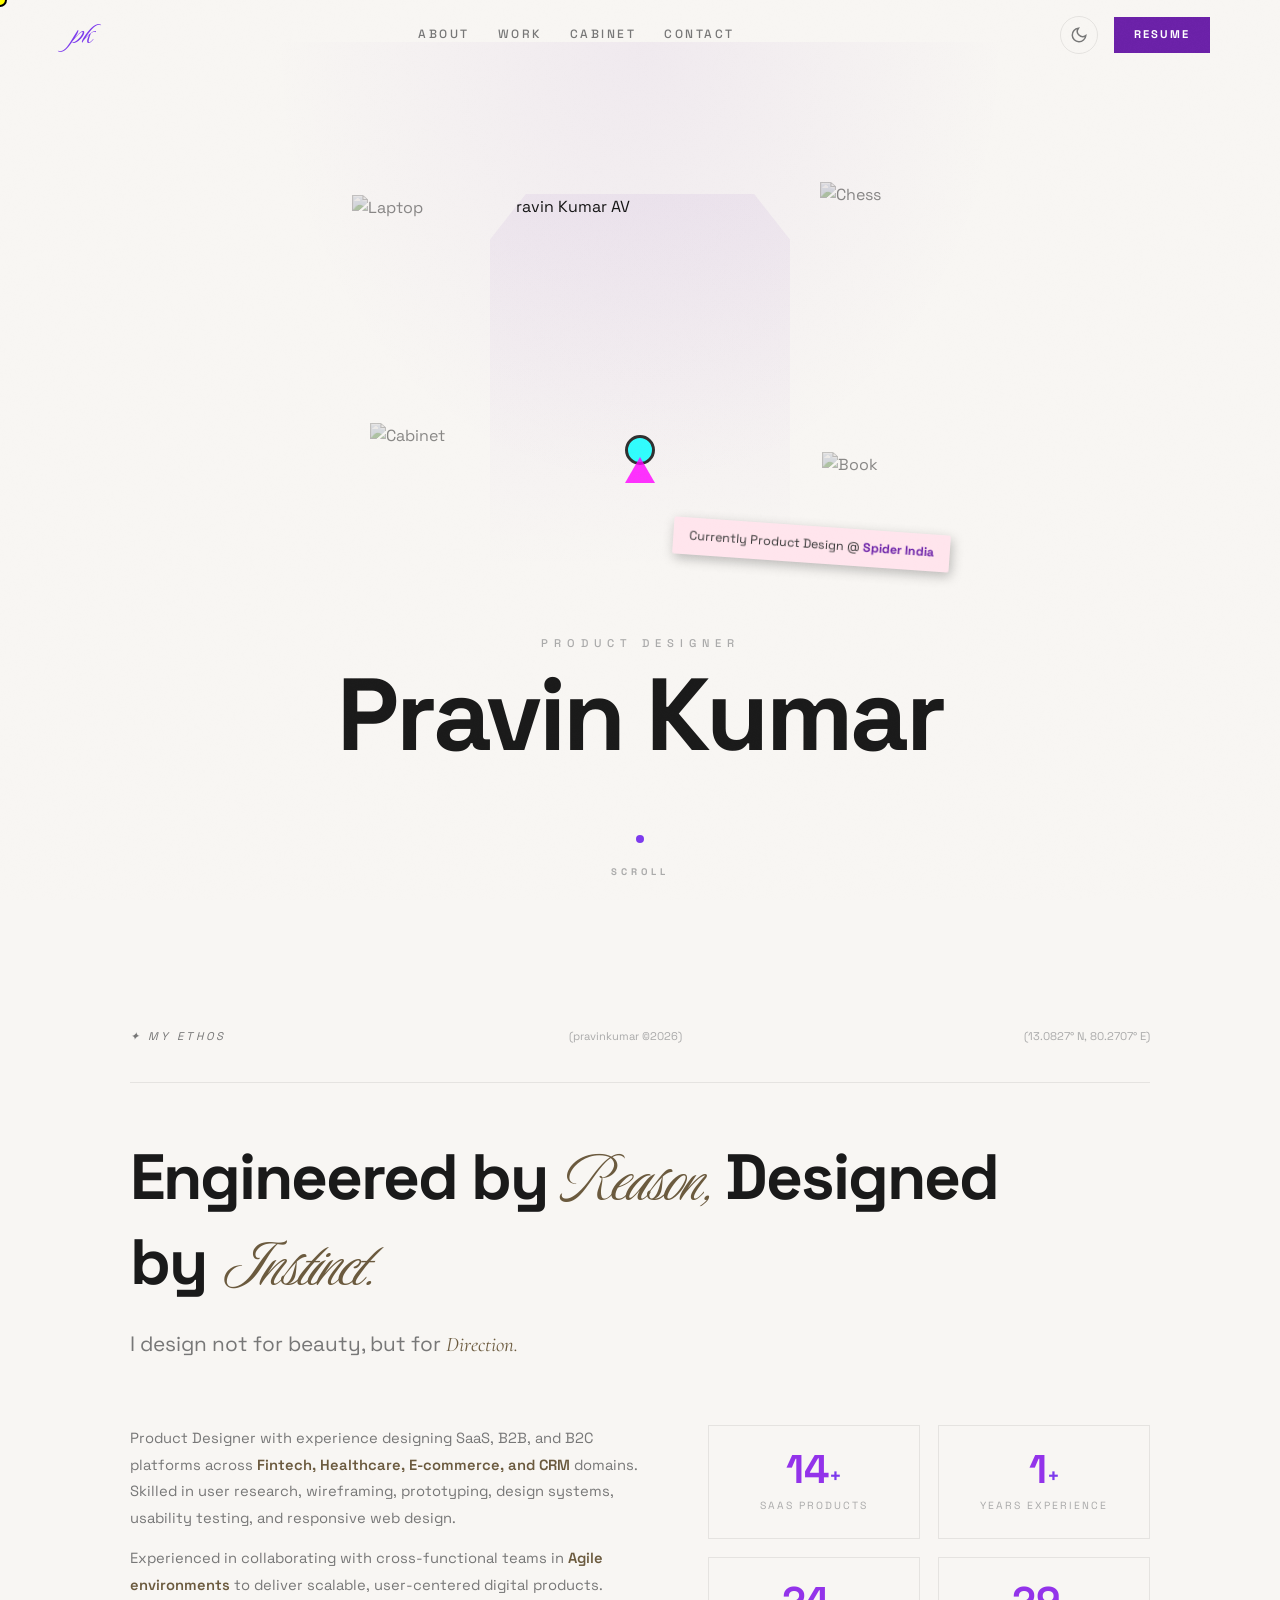
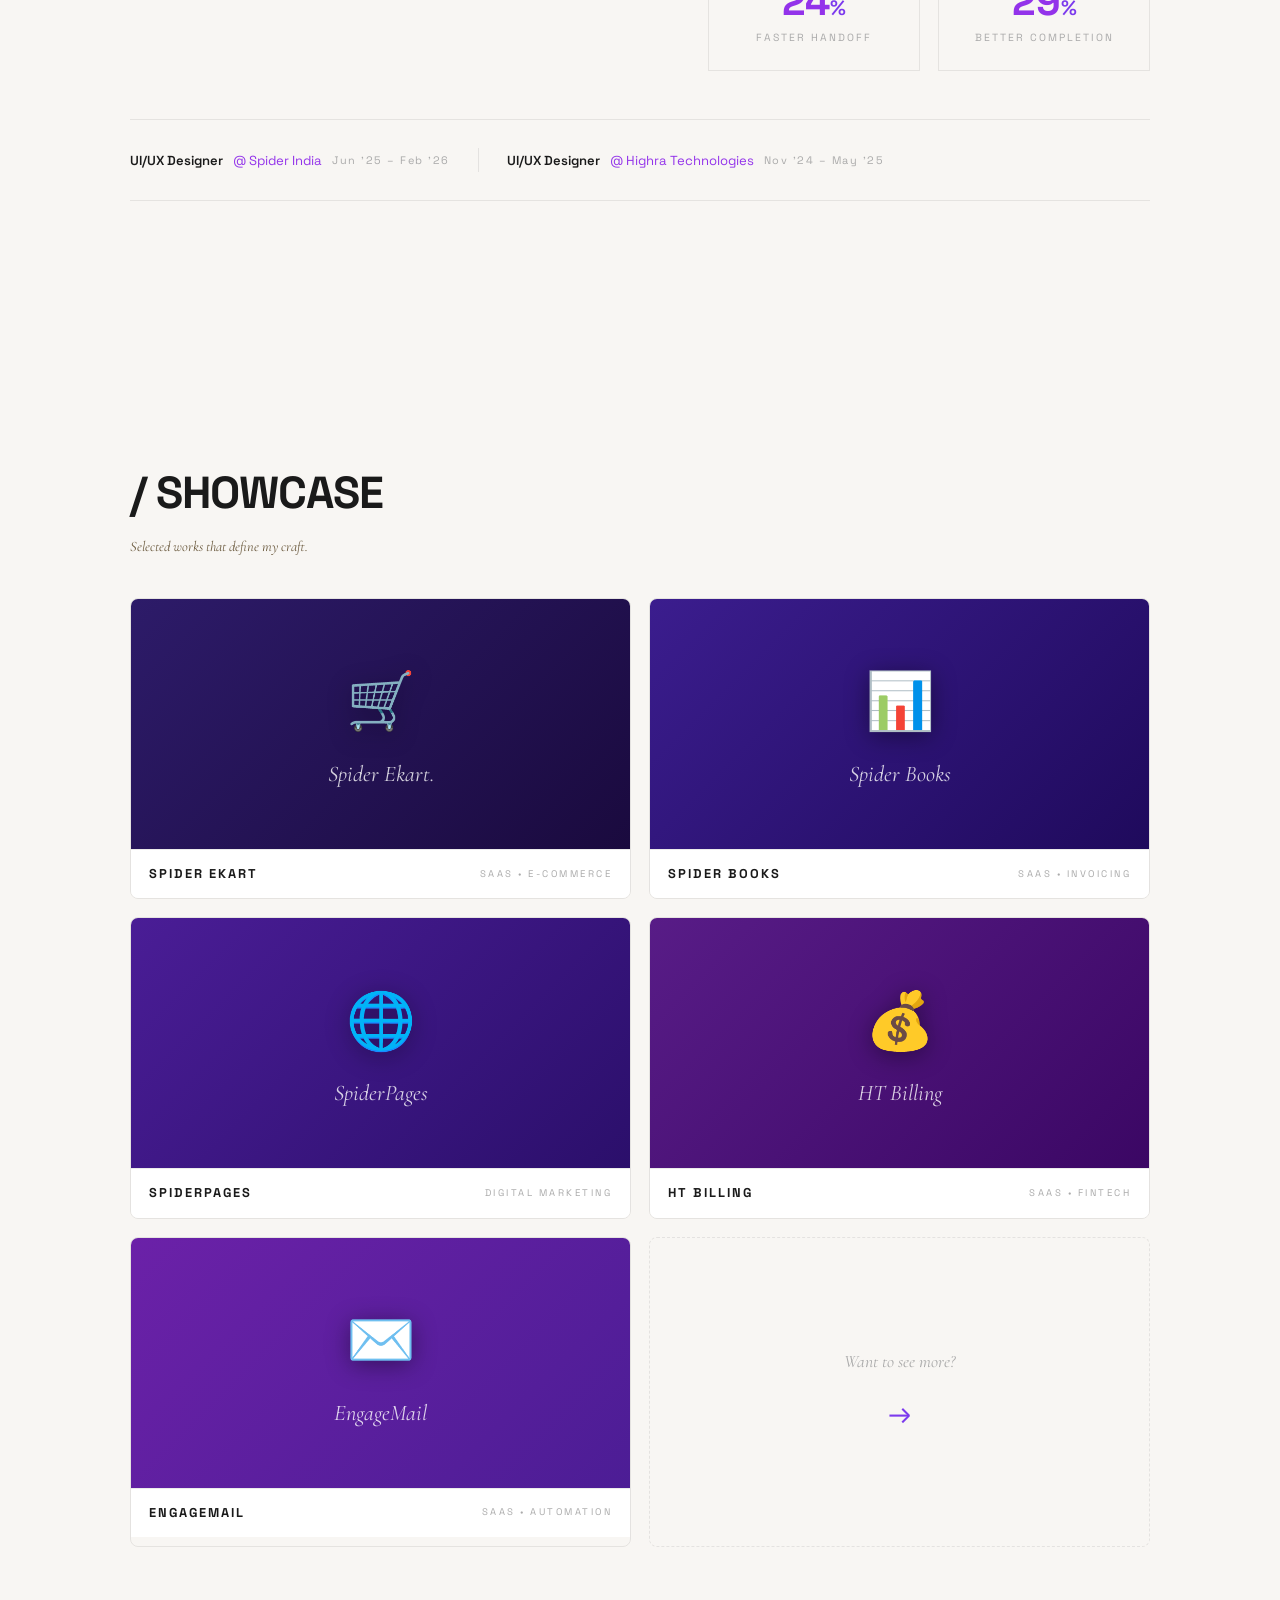
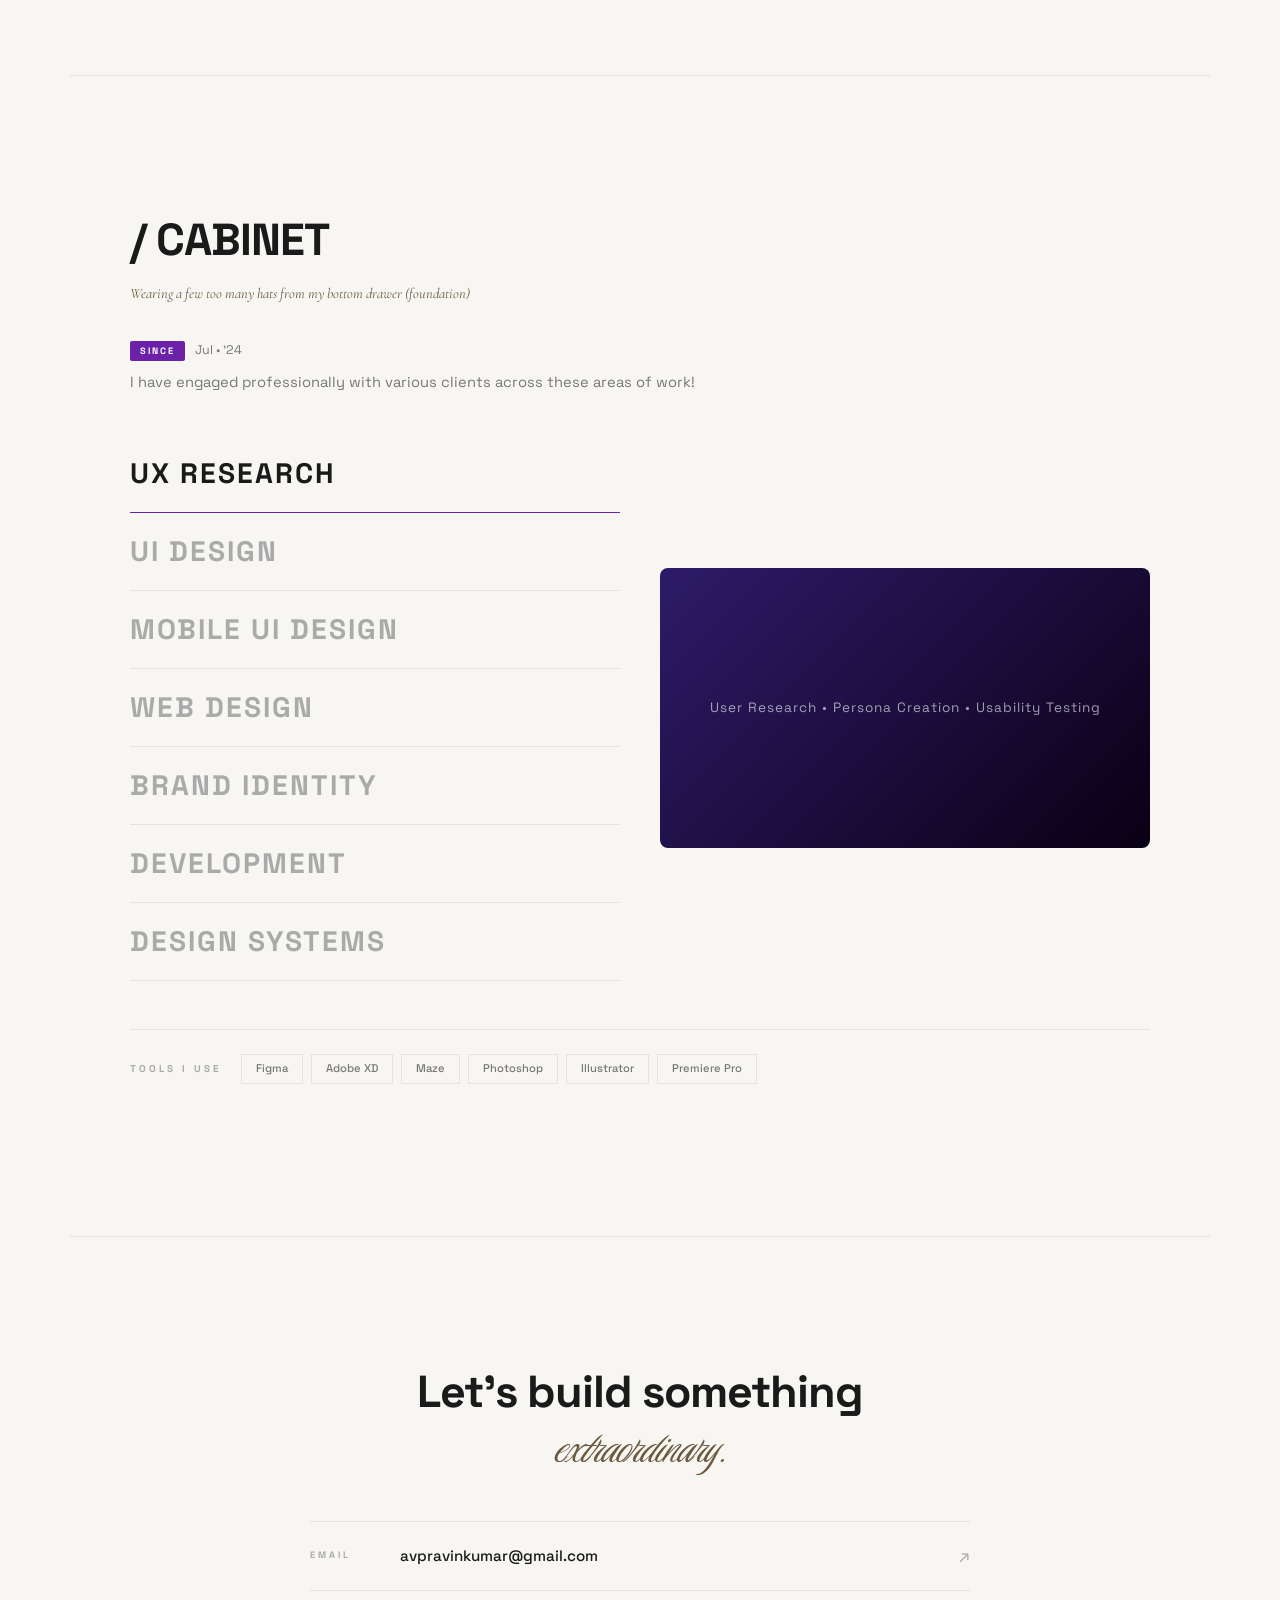
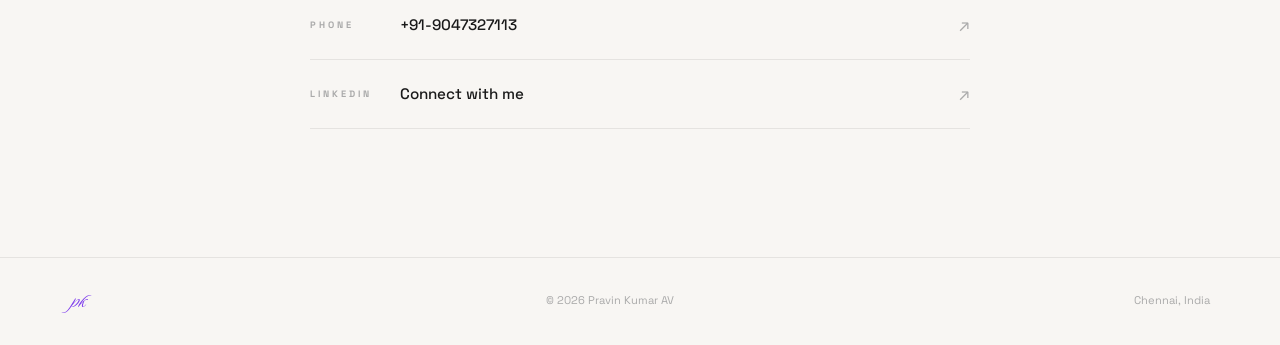
==== index.html @ 1bfe6d6e "Add files via upload" ====
<!DOCTYPE html>
<html lang="en" data-theme="dark">
<head>
    <meta charset="UTF-8">
    <meta name="viewport" content="width=device-width, initial-scale=1.0">
    <title>Pravin Kumar AV — Product Designer</title>
    <meta name="description" content="Product Designer crafting SaaS, B2B, and B2C experiences across Fintech, Healthcare, E-commerce, and CRM domains.">
    <meta name="author" content="Pravin Kumar AV">

    <link rel="preconnect" href="https://fonts.googleapis.com">
    <link rel="preconnect" href="https://fonts.gstatic.com" crossorigin>
    <link href="https://fonts.googleapis.com/css2?family=Space+Grotesk:wght@300;400;500;600;700&family=Luxurious+Script&family=Cormorant+Garamond:ital,wght@0,400;0,600;1,400;1,600&display=swap" rel="stylesheet">

    <link rel="stylesheet" href="style.css">
</head>
<body>
    <!-- Memphis Custom Cursor -->
    <div class="memphis-cursor" id="cursor"></div>
    <div class="memphis-follower bg-cyan" id="follower-1"></div>
    <div class="memphis-follower bg-pink shape-triangle" id="follower-2"></div>

    <canvas id="grain-canvas"></canvas>

    <!-- Navigation -->
    <nav class="navbar" id="navbar">
        <div class="nav-inner">
            <a href="#hero" class="nav-logo">pk</a>
            <div class="nav-links">
                <a href="#about" class="nav-link">ABOUT</a>
                <a href="#showcase" class="nav-link">WORK</a>
                <a href="#cabinet" class="nav-link">CABINET</a>
                <a href="#contact" class="nav-link">CONTACT</a>
            </div>
            <div class="nav-right">
                <button class="theme-toggle" id="theme-toggle" aria-label="Toggle theme">
                    <svg class="icon-sun" width="18" height="18" viewBox="0 0 24 24" fill="none" stroke="currentColor" stroke-width="2"><circle cx="12" cy="12" r="5"/><path d="M12 1v2M12 21v2M4.22 4.22l1.42 1.42M18.36 18.36l1.42 1.42M1 12h2M21 12h2M4.22 19.78l1.42-1.42M18.36 5.64l1.42-1.42"/></svg>
                    <svg class="icon-moon" width="18" height="18" viewBox="0 0 24 24" fill="none" stroke="currentColor" stroke-width="2"><path d="M21 12.79A9 9 0 1 1 11.21 3 7 7 0 0 0 21 12.79z"/></svg>
                </button>
                <a href="mailto:avpravinkumar@gmail.com" class="nav-resume-btn">RESUME</a>
            </div>
            <button class="nav-hamburger" id="hamburger" aria-label="Toggle menu">
                <span></span><span></span><span></span>
            </button>
        </div>
    </nav>

    <!-- Mobile Menu -->
    <div class="mobile-menu" id="mobile-menu">
        <a href="#about" class="mobile-link">ABOUT</a>
        <a href="#showcase" class="mobile-link">WORK</a>
        <a href="#cabinet" class="mobile-link">CABINET</a>
        <a href="#contact" class="mobile-link">CONTACT</a>
        <a href="mailto:avpravinkumar@gmail.com" class="mobile-resume-btn">RESUME</a>
    </div>

    <!-- HERO -->
    <section class="hero" id="hero">
        <div class="hero-portrait-area">
            <div class="portrait-spotlight">
                <div class="portrait-frame">
                    <img src="assets/profile.png" alt="Pravin Kumar AV" class="portrait-img">
                </div>
            </div>
            <div class="sticky-note">
                <span>Currently Product</span>
                <span>Design @ <strong>Spider India</strong></span>
            </div>

            <!-- 3D Floating Objects — Real PNG images -->
            <div class="floating-obj obj-laptop" data-speed="2">
                <img src="assets/3d-laptop.png" alt="Laptop" draggable="false">
            </div>
            <div class="floating-obj obj-chess" data-speed="3">
                <img src="assets/3d-chess.png" alt="Chess" draggable="false">
            </div>
            <div class="floating-obj obj-book" data-speed="1.5">
                <img src="assets/3d-book.png" alt="Book" draggable="false">
            </div>
            <div class="floating-obj obj-cabinet" data-speed="2.5">
                <img src="assets/3d-cabinet.png" alt="Cabinet" draggable="false">
            </div>
        </div>

        <!-- Rolling text + Name -->
        <div class="hero-text-area">
            <div class="rolling-text-container">
                <div class="rolling-text" id="rolling-text">
                    <span>PRODUCT DESIGNER</span>
                    <span>UX RESEARCHER</span>
                    <span>UI DESIGNER</span>
                    <span>PROTOTYPER</span>
                    <span>DESIGN SYSTEM BUILDER</span>
                    <span>PRODUCT DESIGNER</span>
                </div>
            </div>
            <h1 class="hero-name">Pravin Kumar</h1>
        </div>

        <div class="hero-scroll">
            <div class="memphis-scroll-indicator">
                <svg viewBox="0 0 40 40" width="40" height="40">
                    <path class="zigzag" d="M10,10 L20,20 L30,10" fill="none" stroke="currentColor" stroke-width="4" stroke-linejoin="round"/>
                    <circle class="dot" cx="20" cy="30" r="4" fill="currentColor"/>
                </svg>
            </div>
            <span class="scroll-text">SCROLL</span>
        </div>
    </section>

    <!-- ETHOS / ABOUT -->
    <section class="ethos" id="about">
        <div class="ethos-divider">
            <span class="divider-label">✦ MY ETHOS</span>
            <span class="divider-center">(pravinkumar ©2026)</span>
            <span class="divider-coords">(13.0827° N, 80.2707° E)</span>
        </div>
        <div class="ethos-content">
            <h2 class="ethos-headline">
                Engineered by <em class="script-text">Reason,</em> Designed
                <br>by <em class="script-text">Instinct.</em>
            </h2>
            <p class="ethos-subtext">
                I design not for beauty, but for <em class="italic-text">Direction.</em>
            </p>
        </div>

        <div class="about-block">
            <div class="about-intro">
                <p>Product Designer with experience designing SaaS, B2B, and B2C platforms across <strong>Fintech, Healthcare, E-commerce, and CRM</strong> domains. Skilled in user research, wireframing, prototyping, design systems, usability testing, and responsive web design.</p>
                <p>Experienced in collaborating with cross-functional teams in <strong>Agile environments</strong> to deliver scalable, user-centered digital products.</p>
            </div>
            <div class="about-stats-row">
                <div class="stat-item">
                    <span class="stat-num" data-count="15">0</span><span class="stat-suffix">+</span>
                    <span class="stat-desc">SaaS Products</span>
                </div>
                <div class="stat-item">
                    <span class="stat-num" data-count="2">0</span><span class="stat-suffix">+</span>
                    <span class="stat-desc">Years Experience</span>
                </div>
                <div class="stat-item">
                    <span class="stat-num" data-count="25">0</span><span class="stat-suffix">%</span>
                    <span class="stat-desc">Faster Handoff</span>
                </div>
                <div class="stat-item">
                    <span class="stat-num" data-count="30">0</span><span class="stat-suffix">%</span>
                    <span class="stat-desc">Better Completion</span>
                </div>
            </div>
        </div>

        <div class="experience-bar">
            <div class="exp-item">
                <span class="exp-role">UI/UX Designer</span>
                <span class="exp-at">@ Spider India</span>
                <span class="exp-date">Jun '25 – Feb '26</span>
            </div>
            <div class="exp-divider"></div>
            <div class="exp-item">
                <span class="exp-role">UI/UX Designer</span>
                <span class="exp-at">@ Highra Technologies</span>
                <span class="exp-date">Nov '24 – May '25</span>
            </div>
        </div>
    </section>

    <!-- SHOWCASE -->
    <section class="showcase" id="showcase">
        <div class="showcase-header">
            <h2 class="showcase-title">/ SHOWCASE</h2>
            <p class="showcase-sub"><em class="italic-text">Selected works that define my craft.</em></p>
        </div>

        <div class="showcase-grid">
            <div class="showcase-card" data-anim="fade-up">
                <div class="card-image" style="background: linear-gradient(135deg, #2D1B69 0%, #1a0a3e 100%);">
                    <div class="card-image-content">
                        <span class="card-emoji">🛒</span>
                        <span class="card-inner-title">Spider Ekart.</span>
                    </div>
                </div>
                <div class="card-bar">
                    <span class="card-name">SPIDER EKART</span>
                    <span class="card-category">SAAS • E-COMMERCE</span>
                </div>
            </div>

            <div class="showcase-card" data-anim="fade-up">
                <div class="card-image" style="background: linear-gradient(135deg, #3B1D8E 0%, #1F0A5C 100%);">
                    <div class="card-image-content">
                        <span class="card-emoji">📊</span>
                        <span class="card-inner-title">Spider Books</span>
                    </div>
                </div>
                <div class="card-bar">
                    <span class="card-name">SPIDER BOOKS</span>
                    <span class="card-category">SAAS • INVOICING</span>
                </div>
            </div>

            <div class="showcase-card" data-anim="fade-up">
                <div class="card-image" style="background: linear-gradient(135deg, #4A1D96 0%, #2B0F6B 100%);">
                    <div class="card-image-content">
                        <span class="card-emoji">🌐</span>
                        <span class="card-inner-title">SpiderPages</span>
                    </div>
                </div>
                <div class="card-bar">
                    <span class="card-name">SPIDERPAGES</span>
                    <span class="card-category">DIGITAL MARKETING</span>
                </div>
            </div>

            <div class="showcase-card" data-anim="fade-up">
                <div class="card-image" style="background: linear-gradient(135deg, #581C87 0%, #3B0764 100%);">
                    <div class="card-image-content">
                        <span class="card-emoji">💰</span>
                        <span class="card-inner-title">HT Billing</span>
                    </div>
                </div>
                <div class="card-bar">
                    <span class="card-name">HT BILLING</span>
                    <span class="card-category">SAAS • FINTECH</span>
                </div>
            </div>

            <div class="showcase-card" data-anim="fade-up">
                <div class="card-image" style="background: linear-gradient(135deg, #6B21A8 0%, #4C1D95 100%);">
                    <div class="card-image-content">
                        <span class="card-emoji">✉️</span>
                        <span class="card-inner-title">EngageMail</span>
                    </div>
                </div>
                <div class="card-bar">
                    <span class="card-name">ENGAGEMAIL</span>
                    <span class="card-category">SAAS • AUTOMATION</span>
                </div>
            </div>

            <div class="showcase-card showcase-card-cta" data-anim="fade-up">
                <a href="mailto:avpravinkumar@gmail.com" class="card-cta-inner">
                    <span class="cta-text">Want to see more?</span>
                    <span class="cta-arrow">→</span>
                </a>
            </div>
        </div>
    </section>

    <!-- CABINET -->
    <section class="cabinet" id="cabinet">
        <div class="cabinet-header">
            <h2 class="cabinet-title">/ CABINET</h2>
            <p class="cabinet-sub"><em class="italic-text">Wearing a few too many hats from my bottom drawer (foundation)</em></p>
        </div>

        <div class="cabinet-since">
            <span class="since-badge">SINCE</span>
            <span class="since-date">Jul • '24</span>
        </div>
        <p class="cabinet-intro">I have engaged professionally with various clients across these areas of work!</p>

        <div class="cabinet-content">
            <div class="cabinet-list">
                <div class="cabinet-item active" data-preview="ux"><h3>UX RESEARCH</h3></div>
                <div class="cabinet-item" data-preview="ui"><h3>UI DESIGN</h3></div>
                <div class="cabinet-item" data-preview="mobile"><h3>MOBILE UI DESIGN</h3></div>
                <div class="cabinet-item" data-preview="web"><h3>WEB DESIGN</h3></div>
                <div class="cabinet-item" data-preview="brand"><h3>BRAND IDENTITY</h3></div>
                <div class="cabinet-item" data-preview="dev"><h3>DEVELOPMENT</h3></div>
                <div class="cabinet-item" data-preview="system"><h3>DESIGN SYSTEMS</h3></div>
            </div>
            <div class="cabinet-preview" id="cabinet-preview">
                <div class="preview-card active" data-preview-id="ux">
                    <div class="preview-visual" style="background: linear-gradient(135deg, #2D1B69, #0A0014);"><span>User Research • Persona Creation • Usability Testing</span></div>
                </div>
                <div class="preview-card" data-preview-id="ui">
                    <div class="preview-visual" style="background: linear-gradient(135deg, #3B1D8E, #0A0014);"><span>High-Fidelity Prototypes • Interactive Mockups • Visual Design</span></div>
                </div>
                <div class="preview-card" data-preview-id="mobile">
                    <div class="preview-visual" style="background: linear-gradient(135deg, #4A1D96, #0A0014);"><span>iOS & Android • Responsive Layouts • Gesture Interactions</span></div>
                </div>
                <div class="preview-card" data-preview-id="web">
                    <div class="preview-visual" style="background: linear-gradient(135deg, #581C87, #0A0014);"><span>SaaS Platforms • Dashboards • Landing Pages</span></div>
                </div>
                <div class="preview-card" data-preview-id="brand">
                    <div class="preview-visual" style="background: linear-gradient(135deg, #6B21A8, #0A0014);"><span>Logo Design • Brand Guidelines • Marketing Creatives</span></div>
                </div>
                <div class="preview-card" data-preview-id="dev">
                    <div class="preview-visual" style="background: linear-gradient(135deg, #7E22CE, #0A0014);"><span>HTML • CSS • JavaScript • Responsive Web Development</span></div>
                </div>
                <div class="preview-card" data-preview-id="system">
                    <div class="preview-visual" style="background: linear-gradient(135deg, #9333EA, #0A0014);"><span>Component Libraries • Design Tokens • Style Guides</span></div>
                </div>
            </div>
        </div>

        <div class="tools-row">
            <span class="tools-label">TOOLS I USE</span>
            <div class="tools-list">
                <span class="tool-pill">Figma</span>
                <span class="tool-pill">Adobe XD</span>
                <span class="tool-pill">Maze</span>
                <span class="tool-pill">Photoshop</span>
                <span class="tool-pill">Illustrator</span>
                <span class="tool-pill">Premiere Pro</span>
            </div>
        </div>
    </section>

    <!-- CONTACT -->
    <section class="contact" id="contact">
        <div class="contact-inner">
            <h2 class="contact-headline">
                Let's build something<br><em class="script-text">extraordinary.</em>
            </h2>
            <div class="contact-links">
                <a href="mailto:avpravinkumar@gmail.com" class="contact-link">
                    <span class="link-label">EMAIL</span>
                    <span class="link-value">avpravinkumar@gmail.com</span>
                    <span class="link-arrow">↗</span>
                </a>
                <a href="tel:+919047327113" class="contact-link">
                    <span class="link-label">PHONE</span>
                    <span class="link-value">+91-9047327113</span>
                    <span class="link-arrow">↗</span>
                </a>
                <a href="https://linkedin.com" target="_blank" class="contact-link">
                    <span class="link-label">LINKEDIN</span>
                    <span class="link-value">Connect with me</span>
                    <span class="link-arrow">↗</span>
                </a>
            </div>
        </div>
    </section>

    <footer class="footer">
        <div class="footer-inner">
            <span class="footer-logo">pk</span>
            <span class="footer-copy">© 2026 Pravin Kumar AV</span>
            <span class="footer-note">Chennai, India</span>
        </div>
    </footer>

    <script src="script.js"></script>
</body>
</html>
---- style.css ----
/* ============================================
   PRAVIN KUMAR AV — Portfolio
   Dark + Light Theme | Fully Responsive
   Font: Space Grotesk + Luxurious Script
   ============================================ */

/* ==============================
   THEME VARIABLES
   ============================== */

/* DARK MODE (default) */
[data-theme="dark"] {
    --bg: #0E0E0E;
    --bg-alt: #141414;
    --bg-card: #1A1A1A;
    --bg-card-hover: #222222;
    --bg-nav: rgba(14, 14, 14, 0.9);

    --text-primary: #FFFFFF;
    --text-secondary: #DAC5A7;
    --text-muted: #888888;
    --text-faint: #555555;

    --accent: #6B21A8;
    --accent-bright: #7C3AED;
    --accent-light: #A855F7;
    --accent-glow: rgba(107, 33, 168, 0.4);
    --accent-subtle: rgba(107, 33, 168, 0.12);

    --sticky-bg: #FFE5ED;
    --sticky-text: #333;

    --border: rgba(255, 255, 255, 0.08);
    --border-accent: rgba(107, 33, 168, 0.3);

    --portrait-filter: grayscale(1) brightness(0.85) contrast(1.1);
    --portrait-spotlight: rgba(107, 33, 168, 0.12);
    --grain-opacity: 0.045;
    --card-shadow: rgba(0,0,0,0.5);
    --obj-filter: grayscale(1) brightness(0.7);
}

/* LIGHT MODE */
[data-theme="light"] {
    --bg: #F8F6F3;
    --bg-alt: #FFFFFF;
    --bg-card: #FFFFFF;
    --bg-card-hover: #F0EDE8;
    --bg-nav: rgba(248, 246, 243, 0.92);

    --text-primary: #1A1A1A;
    --text-secondary: #6B5A3E;
    --text-muted: #777777;
    --text-faint: #AAAAAA;

    --accent: #6B21A8;
    --accent-bright: #7C3AED;
    --accent-light: #9333EA;
    --accent-glow: rgba(107, 33, 168, 0.2);
    --accent-subtle: rgba(107, 33, 168, 0.06);

    --sticky-bg: #FFE5ED;
    --sticky-text: #333;

    --border: rgba(0, 0, 0, 0.08);
    --border-accent: rgba(107, 33, 168, 0.2);

    --portrait-filter: grayscale(0.3) contrast(1.05);
    --portrait-spotlight: rgba(107, 33, 168, 0.06);
    --grain-opacity: 0.02;
    --card-shadow: rgba(0,0,0,0.1);
    --obj-filter: grayscale(0.5) brightness(1);
}

/* ==============================
   SHARED VARIABLES
   ============================== */
:root {
    --font-sans: 'Space Grotesk', -apple-system, BlinkMacSystemFont, sans-serif;
    --font-script: 'Luxurious Script', cursive;
    --font-serif: 'Cormorant Garamond', Georgia, serif;

    --container-max: 1140px;
    --section-pad: clamp(72px, 10vw, 140px);
    --side-pad: clamp(20px, 5vw, 60px);

    --ease: cubic-bezier(0.4, 0, 0.2, 1);
    --ease-out: cubic-bezier(0, 0, 0.2, 1);
}

/* ==============================
   RESET
   ============================== */
*, *::before, *::after {
    margin: 0;
    padding: 0;
    box-sizing: border-box;
}

html {
    scroll-behavior: smooth;
    scroll-padding-top: 70px;
}

body {
    font-family: var(--font-sans);
    background: var(--bg);
    color: var(--text-primary);
    line-height: 1.6;
    overflow-x: hidden;
    -webkit-font-smoothing: antialiased;
    transition: background 0.5s var(--ease), color 0.5s var(--ease);
    cursor: none; /* Hide default cursor for Memphis style */
}

/* Base interactive elements need cursor: none to avoid showing default pointer */
a, button, .cabinet-item {
    cursor: none !important;
}

/* ==============================
   MEMPHIS CUSTOM SCROLLBAR
   ============================== */
::-webkit-scrollbar {
    width: 14px;
}
::-webkit-scrollbar-track {
    background: var(--bg);
    border-left: 2px solid var(--border);
}
::-webkit-scrollbar-thumb {
    background: var(--accent);
    border: 3px solid var(--bg);
    border-radius: 0;
    background-image: repeating-linear-gradient(45deg, transparent, transparent 5px, rgba(0,0,0,0.2) 5px, rgba(0,0,0,0.2) 10px);
}
[data-theme="light"] ::-webkit-scrollbar-thumb {
    background: #FF00FF; /* Bright Magenta */
    border: 3px solid #000;
    background-image: repeating-linear-gradient(45deg, transparent, transparent 5px, rgba(0,0,0,0.15) 5px, rgba(0,0,0,0.15) 10px);
}
[data-theme="light"] ::-webkit-scrollbar-track {
    border-left: 3px solid #000;
}

/* ==============================
   MEMPHIS CUSTOM CURSOR
   ============================== */
.memphis-cursor {
    width: 14px;
    height: 14px;
    background: #FFFF00; /* Bright Yellow */
    border: 2px solid #000;
    border-radius: 50%;
    position: fixed;
    pointer-events: none;
    z-index: 10000;
    transform: translate(-50%, -50%);
    transition: transform 0.1s;
    mix-blend-mode: normal;
}
.memphis-cursor.hovering {
    transform: translate(-50%, -50%) scale(1.5);
    background: #00FFFF; /* Cyan */
}
[data-theme="dark"] .memphis-cursor {
    border: 2px solid #FFF;
}

.memphis-follower {
    position: fixed;
    pointer-events: none;
    z-index: 9999;
    transform: translate(-50%, -50%);
    opacity: 0.8;
}

.memphis-follower.bg-cyan {
    width: 30px;
    height: 30px;
    background: #00FFFF;
    border: 3px solid #000;
    border-radius: 50%;
}
[data-theme="dark"] .memphis-follower.bg-cyan {
    border: 3px solid #FFF;
    background: var(--accent-bright);
}

.memphis-follower.bg-pink {
    width: 0;
    height: 0;
    background: transparent;
    border-left: 15px solid transparent;
    border-right: 15px solid transparent;
    border-bottom: 26px solid #FF00FF;
    border-radius: 0;
}
[data-theme="dark"] .memphis-follower.bg-pink {
    border-bottom-color: #00FFFF;
}

::selection {
    background: var(--accent);
    color: white;
}

a { text-decoration: none; color: inherit; }

/* ==============================
   GRAIN CANVAS
   ============================== */
#grain-canvas {
    position: fixed;
    inset: 0;
    width: 100%;
    height: 100%;
    pointer-events: none;
    z-index: 9999;
    opacity: var(--grain-opacity);
    mix-blend-mode: overlay;
}

/* ==============================
   NAVBAR
   ============================== */
.navbar {
    position: fixed;
    top: 0;
    left: 0;
    right: 0;
    z-index: 1000;
    padding: 0 var(--side-pad);
    transition: all 0.4s var(--ease);
}

.nav-inner {
    max-width: var(--container-max);
    margin: 0 auto;
    display: flex;
    align-items: center;
    padding: 16px 0;
    border-bottom: 1px solid transparent;
    transition: all 0.4s var(--ease);
}

.navbar.scrolled {
    background: var(--bg-nav);
    backdrop-filter: blur(20px);
}

.navbar.scrolled .nav-inner {
    border-bottom: 1px solid var(--border);
}

.nav-logo {
    font-family: var(--font-script);
    font-size: 2.2rem;
    color: var(--accent-bright);
    line-height: 1;
    transition: transform 0.3s var(--ease);
    margin-right: auto;
}

.nav-logo:hover { transform: scale(1.08); }

.nav-links {
    display: flex;
    gap: 28px;
}

.nav-link {
    font-size: 0.75rem;
    font-weight: 500;
    letter-spacing: 2.5px;
    color: var(--text-muted);
    transition: color 0.3s var(--ease);
}

.nav-link:hover { color: var(--text-primary); }

.nav-right {
    display: flex;
    align-items: center;
    gap: 16px;
    margin-left: auto;
}

.nav-resume-btn {
    font-size: 0.7rem;
    font-weight: 700;
    letter-spacing: 2px;
    padding: 9px 20px;
    background: var(--accent);
    color: white;
    transition: all 0.3s var(--ease);
}

.nav-resume-btn:hover {
    background: var(--accent-bright);
    box-shadow: 0 0 24px var(--accent-glow);
}

/* Theme Toggle */
.theme-toggle {
    width: 38px;
    height: 38px;
    display: flex;
    align-items: center;
    justify-content: center;
    background: transparent;
    border: 1px solid var(--border);
    border-radius: 50%;
    color: var(--text-muted);
    cursor: pointer;
    transition: all 0.3s var(--ease);
}

.theme-toggle:hover {
    border-color: var(--accent);
    color: var(--accent-light);
}

[data-theme="dark"] .icon-sun { display: block; }
[data-theme="dark"] .icon-moon { display: none; }
[data-theme="light"] .icon-sun { display: none; }
[data-theme="light"] .icon-moon { display: block; }

/* Hamburger */
.nav-hamburger {
    display: none;
    flex-direction: column;
    gap: 5px;
    background: none;
    border: none;
    cursor: pointer;
    padding: 5px;
    z-index: 1001;
    margin-left: 12px;
}

.nav-hamburger span {
    display: block;
    width: 22px;
    height: 2px;
    background: var(--text-primary);
    transition: all 0.3s var(--ease);
}

.nav-hamburger.active span:nth-child(1) { transform: rotate(45deg) translate(5px, 5px); }
.nav-hamburger.active span:nth-child(2) { opacity: 0; }
.nav-hamburger.active span:nth-child(3) { transform: rotate(-45deg) translate(5px, -5px); }

/* Mobile Menu */
.mobile-menu {
    position: fixed;
    inset: 0;
    background: var(--bg-nav);
    backdrop-filter: blur(30px);
    z-index: 999;
    display: flex;
    flex-direction: column;
    align-items: center;
    justify-content: center;
    gap: 28px;
    opacity: 0;
    pointer-events: none;
    transition: opacity 0.4s var(--ease);
}

.mobile-menu.active { opacity: 1; pointer-events: all; }

.mobile-link {
    font-size: 1.3rem;
    font-weight: 700;
    letter-spacing: 4px;
    color: var(--text-muted);
    transition: color 0.3s var(--ease);
}

.mobile-link:hover { color: var(--accent-light); }

.mobile-resume-btn {
    font-size: 0.8rem;
    font-weight: 700;
    letter-spacing: 3px;
    padding: 12px 32px;
    background: var(--accent);
    color: white;
    margin-top: 12px;
}

/* ==============================
   HERO
   ============================== */
.hero {
    min-height: 100vh;
    display: flex;
    flex-direction: column;
    align-items: center;
    justify-content: center;
    padding: 80px var(--side-pad) 40px;
    position: relative;
    overflow: hidden;
}

/* Portrait */
.hero-portrait-area {
    position: relative;
    width: 100%;
    max-width: 600px;
    height: 420px;
    display: flex;
    align-items: center;
    justify-content: center;
    margin-bottom: 40px;
}

.portrait-spotlight {
    position: relative;
    width: 300px;
    height: 380px;
}

.portrait-spotlight::before {
    content: '';
    position: absolute;
    top: -40%;
    left: 50%;
    transform: translateX(-50%);
    width: 250%;
    height: 120%;
    background: radial-gradient(ellipse at center top, var(--portrait-spotlight) 0%, transparent 70%);
    pointer-events: none;
}

.portrait-frame {
    width: 100%;
    height: 100%;
    overflow: hidden;
    clip-path: polygon(12% 0%, 88% 0%, 100% 12%, 100% 100%, 0% 100%, 0% 12%);
    background: linear-gradient(180deg, var(--accent-subtle) 0%, transparent 100%);
    display: flex;
    align-items: flex-end;
    justify-content: center;
}

.portrait-img {
    width: 100%;
    height: 100%;
    object-fit: cover;
    object-position: top center;
    filter: var(--portrait-filter);
    transition: filter 0.5s var(--ease);
}

/* Sticky note */
.sticky-note {
    position: absolute;
    bottom: 30px;
    right: -10px;
    background: var(--sticky-bg);
    color: var(--sticky-text);
    padding: 10px 16px;
    font-size: 0.78rem;
    line-height: 1.4;
    transform: rotate(4deg);
    box-shadow: 2px 4px 12px rgba(0,0,0,0.25);
    z-index: 5;
    border-radius: 2px;
}

.sticky-note strong { color: var(--accent); }

/* Floating 3D Objects — PNG Images */
.floating-obj {
    position: absolute;
    filter: var(--obj-filter);
    opacity: 0.7;
    transition: transform 0.3s var(--ease-out), filter 0.5s var(--ease);
    will-change: transform;
    z-index: 3;
    mix-blend-mode: lighten;
}

[data-theme="light"] .floating-obj {
    mix-blend-mode: multiply;
    opacity: 0.5;
    filter: grayscale(0.4) brightness(0.9);
}

.floating-obj img {
    width: 100%;
    height: 100%;
    object-fit: contain;
    pointer-events: none;
}

.obj-laptop {
    top: 5%;
    left: 2%;
    width: 110px;
    height: 110px;
    animation: floatObj 6s ease-in-out infinite;
}

.obj-chess {
    top: 2%;
    right: 5%;
    width: 90px;
    height: 90px;
    animation: floatObj 7s ease-in-out infinite 1s;
}

.obj-book {
    bottom: 10%;
    right: 3%;
    width: 100px;
    height: 100px;
    animation: floatObj 5.5s ease-in-out infinite 0.5s;
}

.obj-cabinet {
    bottom: 18%;
    left: 5%;
    width: 95px;
    height: 95px;
    animation: floatObj 6.5s ease-in-out infinite 1.5s;
}

@keyframes floatObj {
    0%, 100% { transform: translateY(0) rotate(0deg); }
    50% { transform: translateY(-12px) rotate(3deg); }
}

/* Rolling Text */
.hero-text-area {
    text-align: center;
    position: relative;
    z-index: 5;
}

.rolling-text-container {
    height: 20px;
    overflow: hidden;
    margin-bottom: 10px;
}

.rolling-text {
    display: flex;
    flex-direction: column;
    animation: rollText 10s ease-in-out infinite;
}

.rolling-text span {
    height: 20px;
    display: flex;
    align-items: center;
    justify-content: center;
    font-size: 0.7rem;
    font-weight: 500;
    letter-spacing: 6px;
    color: var(--text-faint);
}

@keyframes rollText {
    0%, 15%  { transform: translateY(0); }
    20%, 35% { transform: translateY(-20px); }
    40%, 55% { transform: translateY(-40px); }
    60%, 75% { transform: translateY(-60px); }
    80%, 95% { transform: translateY(-80px); }
    100%     { transform: translateY(-100px); }
}

.hero-name {
    font-family: var(--font-sans);
    font-size: clamp(3rem, 8vw, 7rem);
    font-weight: 700;
    letter-spacing: -3px;
    line-height: 1;
    color: var(--text-primary);
}

/* Memphis Scroll indicator */
.hero-scroll {
    position: absolute;
    bottom: 20px;
    left: 50%;
    transform: translateX(-50%);
    display: flex;
    flex-direction: column;
    align-items: center;
    gap: 8px;
}

.memphis-scroll-indicator {
    color: var(--accent-bright);
}

.memphis-scroll-indicator .zigzag {
    stroke-dasharray: 40;
    stroke-dashoffset: 40;
    animation: zigzagDraw 2s ease-in-out infinite;
}

.memphis-scroll-indicator .dot {
    animation: dotBounce 2s ease-in-out infinite;
}

.scroll-text {
    font-size: 0.6rem;
    font-weight: 700;
    letter-spacing: 4px;
    color: var(--text-faint);
}

@keyframes zigzagDraw {
    0% { stroke-dashoffset: 40; }
    50% { stroke-dashoffset: 0; }
    100% { stroke-dashoffset: -40; }
}

@keyframes dotBounce {
    0%, 100% { transform: translateY(0); }
    50% { transform: translateY(8px); }
}

/* ==============================
   ETHOS / ABOUT
   ============================== */
.ethos {
    padding: var(--section-pad) var(--side-pad);
    max-width: var(--container-max);
    margin: 0 auto;
}

.ethos-divider {
    display: flex;
    justify-content: space-between;
    align-items: center;
    padding-bottom: 36px;
    border-bottom: 1px solid var(--border);
    margin-bottom: 56px;
    flex-wrap: wrap;
    gap: 8px;
}

.divider-label {
    font-size: 0.7rem;
    letter-spacing: 3px;
    color: var(--text-muted);
    font-style: italic;
}

.divider-center, .divider-coords {
    font-size: 0.7rem;
    color: var(--text-faint);
}

.ethos-headline {
    font-family: var(--font-sans);
    font-size: clamp(2.2rem, 5vw, 4rem);
    font-weight: 700;
    line-height: 1.15;
    letter-spacing: -2px;
    margin-bottom: 20px;
}

.script-text {
    font-family: var(--font-script);
    font-style: normal;
    font-weight: 400;
    color: var(--text-secondary);
    font-size: 1.15em;
}

.italic-text {
    font-family: var(--font-serif);
    font-style: italic;
    color: var(--text-secondary);
}

.ethos-subtext {
    font-size: clamp(1rem, 1.8vw, 1.3rem);
    color: var(--text-muted);
    margin-bottom: 64px;
}

/* About block */
.about-block {
    display: grid;
    grid-template-columns: 1.2fr 1fr;
    gap: 48px;
    margin-bottom: 48px;
}

.about-intro p {
    font-size: 0.92rem;
    line-height: 1.8;
    color: var(--text-muted);
    margin-bottom: 14px;
}

.about-intro strong {
    color: var(--text-secondary);
    font-weight: 600;
}

.about-stats-row {
    display: grid;
    grid-template-columns: 1fr 1fr;
    gap: 18px;
    align-content: center;
}

.stat-item {
    text-align: center;
    padding: 24px 14px;
    border: 1px solid var(--border);
    transition: all 0.4s var(--ease);
}

.stat-item:hover {
    border-color: var(--border-accent);
    background: var(--accent-subtle);
}

.stat-num {
    font-size: 2.5rem;
    font-weight: 700;
    color: var(--accent-light);
    line-height: 1;
}

.stat-suffix {
    font-size: 1.3rem;
    font-weight: 600;
    color: var(--accent-bright);
}

.stat-desc {
    display: block;
    margin-top: 4px;
    font-size: 0.65rem;
    letter-spacing: 2px;
    color: var(--text-faint);
    text-transform: uppercase;
}

/* Experience bar */
.experience-bar {
    display: flex;
    align-items: center;
    gap: 28px;
    padding: 28px 0;
    border-top: 1px solid var(--border);
    border-bottom: 1px solid var(--border);
    flex-wrap: wrap;
}

.exp-item {
    display: flex;
    align-items: center;
    gap: 10px;
    flex-wrap: wrap;
}

.exp-role { font-size: 0.82rem; font-weight: 600; }
.exp-at { font-size: 0.82rem; color: var(--accent-light); }
.exp-date { font-size: 0.68rem; letter-spacing: 1.5px; color: var(--text-faint); }
.exp-divider { width: 1px; height: 24px; background: var(--border); }

/* ==============================
   SHOWCASE
   ============================== */
.showcase {
    padding: var(--section-pad) var(--side-pad);
    max-width: var(--container-max);
    margin: 0 auto;
}

.showcase-header { margin-bottom: 40px; }

.showcase-title {
    font-size: clamp(1.8rem, 3.5vw, 3rem);
    font-weight: 700;
    letter-spacing: -1px;
    margin-bottom: 6px;
}

.showcase-sub { font-size: 0.9rem; color: var(--text-muted); }

.showcase-grid {
    display: grid;
    grid-template-columns: 1fr 1fr;
    gap: 18px;
}

.showcase-card {
    border-radius: 8px;
    overflow: hidden;
    transition: all 0.5s var(--ease);
    cursor: pointer;
    position: relative;
    border: 1px solid var(--border);
}

.showcase-card:hover {
    transform: translateY(-5px);
    box-shadow: 0 16px 48px var(--card-shadow);
}

.card-image {
    height: 250px;
    position: relative;
    overflow: hidden;
}

.card-image-content {
    position: absolute;
    inset: 0;
    display: flex;
    flex-direction: column;
    align-items: center;
    justify-content: center;
    gap: 10px;
}

.card-emoji {
    font-size: 3.5rem;
    filter: drop-shadow(0 4px 12px rgba(0,0,0,0.4));
}

.card-inner-title {
    font-family: var(--font-serif);
    font-size: 1.4rem;
    font-style: italic;
    color: rgba(255,255,255,0.8);
}

.card-bar {
    display: flex;
    justify-content: space-between;
    align-items: center;
    padding: 14px 18px;
    background: var(--bg-card);
    border-top: 1px solid var(--border);
    transition: background 0.5s var(--ease);
}

.card-name {
    font-size: 0.8rem;
    font-weight: 700;
    letter-spacing: 2px;
}

.card-category {
    font-size: 0.6rem;
    letter-spacing: 2.5px;
    color: var(--text-faint);
}

.showcase-card-cta {
    display: flex;
    align-items: center;
    justify-content: center;
    border: 1px dashed var(--border);
    min-height: 310px;
    background: transparent;
    border-radius: 8px;
}

.card-cta-inner {
    display: flex;
    flex-direction: column;
    align-items: center;
    gap: 14px;
    padding: 36px;
}

.cta-text {
    font-size: 1.1rem;
    color: var(--text-faint);
    font-style: italic;
    font-family: var(--font-serif);
}

.cta-arrow {
    font-size: 1.8rem;
    color: var(--accent-bright);
    transition: transform 0.3s var(--ease);
}

.showcase-card-cta:hover .cta-arrow { transform: translateX(8px); }
.showcase-card-cta:hover { border-color: var(--accent); background: var(--accent-subtle); }

/* ==============================
   CABINET
   ============================== */
.cabinet {
    padding: var(--section-pad) var(--side-pad);
    max-width: var(--container-max);
    margin: 0 auto;
    border-top: 1px solid var(--border);
}

.cabinet-header { margin-bottom: 36px; }

.cabinet-title {
    font-size: clamp(1.8rem, 3.5vw, 3rem);
    font-weight: 700;
    letter-spacing: -1px;
    margin-bottom: 6px;
}

.cabinet-sub { font-size: 0.9rem; color: var(--text-muted); }

.cabinet-since {
    display: flex;
    align-items: center;
    gap: 10px;
    margin-bottom: 10px;
}

.since-badge {
    font-size: 0.58rem;
    font-weight: 700;
    letter-spacing: 2px;
    padding: 3px 10px;
    background: var(--accent);
    color: white;
    border-radius: 2px;
}

.since-date { font-size: 0.78rem; color: var(--text-muted); }

.cabinet-intro {
    font-size: 0.92rem;
    color: var(--text-muted);
    margin-bottom: 40px;
}

.cabinet-content {
    display: grid;
    grid-template-columns: 1fr 1fr;
    gap: 40px;
    margin-bottom: 48px;
    min-height: 380px;
}

.cabinet-list {
    display: flex;
    flex-direction: column;
}

.cabinet-item {
    padding: 16px 0;
    border-bottom: 1px solid var(--border);
    cursor: pointer;
    transition: all 0.3s var(--ease);
}

.cabinet-item h3 {
    font-size: clamp(1.1rem, 2.2vw, 1.8rem);
    font-weight: 700;
    letter-spacing: 2px;
    color: var(--text-faint);
    transition: all 0.3s var(--ease);
}

.cabinet-item:hover h3,
.cabinet-item.active h3 { color: var(--text-primary); }
.cabinet-item.active { border-bottom-color: var(--accent); }

.cabinet-preview { position: relative; display: flex; align-items: center; }

.preview-card {
    position: absolute;
    inset: 0;
    opacity: 0;
    transition: opacity 0.5s var(--ease);
    display: flex;
    align-items: center;
}

.preview-card.active { opacity: 1; }

.preview-visual {
    width: 100%;
    height: 280px;
    border-radius: 8px;
    display: flex;
    align-items: center;
    justify-content: center;
    padding: 28px;
    text-align: center;
}

.preview-visual span {
    font-size: 0.85rem;
    color: rgba(255,255,255,0.6);
    letter-spacing: 1px;
    line-height: 1.8;
}

.tools-row {
    display: flex;
    align-items: center;
    gap: 20px;
    padding: 24px 0;
    border-top: 1px solid var(--border);
    flex-wrap: wrap;
}

.tools-label {
    font-size: 0.62rem;
    font-weight: 700;
    letter-spacing: 3px;
    color: var(--text-faint);
    flex-shrink: 0;
}

.tools-list { display: flex; gap: 8px; flex-wrap: wrap; }

.tool-pill {
    font-size: 0.7rem;
    font-weight: 500;
    padding: 5px 14px;
    border: 1px solid var(--border);
    color: var(--text-muted);
    transition: all 0.3s var(--ease);
}

.tool-pill:hover {
    border-color: var(--accent);
    color: var(--accent-light);
    background: var(--accent-subtle);
}

/* ==============================
   CONTACT
   ============================== */
.contact {
    padding: var(--section-pad) var(--side-pad);
    max-width: var(--container-max);
    margin: 0 auto;
    border-top: 1px solid var(--border);
}

.contact-inner {
    text-align: center;
    max-width: 660px;
    margin: 0 auto;
}

.contact-headline {
    font-size: clamp(1.8rem, 3.5vw, 3rem);
    font-weight: 700;
    letter-spacing: -1px;
    line-height: 1.2;
    margin-bottom: 40px;
}

.contact-links {
    display: flex;
    flex-direction: column;
    text-align: left;
}

.contact-link {
    display: flex;
    align-items: center;
    gap: 18px;
    padding: 20px 0;
    border-bottom: 1px solid var(--border);
    transition: all 0.3s var(--ease);
}

.contact-link:first-child { border-top: 1px solid var(--border); }
.contact-link:hover { padding-left: 10px; }

.link-label {
    font-size: 0.58rem;
    font-weight: 700;
    letter-spacing: 3px;
    color: var(--text-faint);
    width: 72px;
    flex-shrink: 0;
}

.link-value { font-size: 0.95rem; font-weight: 500; flex: 1; }

.link-arrow {
    font-size: 1.1rem;
    color: var(--text-faint);
    transition: all 0.3s var(--ease);
}

.contact-link:hover .link-arrow {
    color: var(--accent-bright);
    transform: translate(4px, -4px);
}

/* ==============================
   FOOTER
   ============================== */
.footer {
    padding: 24px var(--side-pad);
    border-top: 1px solid var(--border);
}

.footer-inner {
    max-width: var(--container-max);
    margin: 0 auto;
    display: flex;
    justify-content: space-between;
    align-items: center;
}

.footer-logo {
    font-family: var(--font-script);
    font-size: 1.5rem;
    color: var(--accent-bright);
}

.footer-copy, .footer-note {
    font-size: 0.7rem;
    color: var(--text-faint);
}

/* ==============================
   ANIMATIONS
   ============================== */
[data-anim] {
    opacity: 0;
    transform: translateY(24px);
    transition: opacity 0.7s var(--ease), transform 0.7s var(--ease);
}

[data-anim].visible {
    opacity: 1;
    transform: translateY(0);
}

/* ==============================
   RESPONSIVE — Tablet (≤900px)
   ============================== */
@media (max-width: 900px) {
    .nav-links { display: none; }
    .nav-resume-btn { display: none; }
    .nav-hamburger { display: flex; }

    .about-block {
        grid-template-columns: 1fr;
        gap: 36px;
    }

    .showcase-grid { grid-template-columns: 1fr 1fr; }

    .cabinet-content { grid-template-columns: 1fr; }
    .cabinet-preview { display: none; }

    .experience-bar {
        flex-direction: column;
        align-items: flex-start;
        gap: 14px;
    }

    .exp-divider { width: 100%; height: 1px; }
}

/* ==============================
   RESPONSIVE — Mobile (≤600px)
   ============================== */
@media (max-width: 600px) {
    .hero-portrait-area { height: 320px; }
    .portrait-spotlight { width: 220px; height: 280px; }
    .floating-obj { display: none; }
    .sticky-note { right: 0; bottom: 15px; font-size: 0.72rem; }
    .hero-name { letter-spacing: -1px; }

    .about-stats-row { grid-template-columns: 1fr 1fr; gap: 12px; }
    .stat-num { font-size: 2rem; }
    .stat-item { padding: 18px 10px; }

    .showcase-grid { grid-template-columns: 1fr; }
    .card-image { height: 200px; }

    .ethos-divider {
        flex-direction: column;
        text-align: center;
    }

    .contact-link {
        flex-wrap: wrap;
        gap: 8px;
    }

    .link-label { width: auto; }

    .footer-inner {
        flex-direction: column;
        gap: 6px;
        text-align: center;
    }
}

/* ==============================
   RESPONSIVE — Small Mobile (≤400px)
   ============================== */
@media (max-width: 400px) {
    .hero-name { font-size: 2.4rem; }
    .ethos-headline { font-size: 1.8rem; letter-spacing: -1px; }
    .about-stats-row { grid-template-columns: 1fr; }
    .portrait-spotlight { width: 180px; height: 240px; }
}
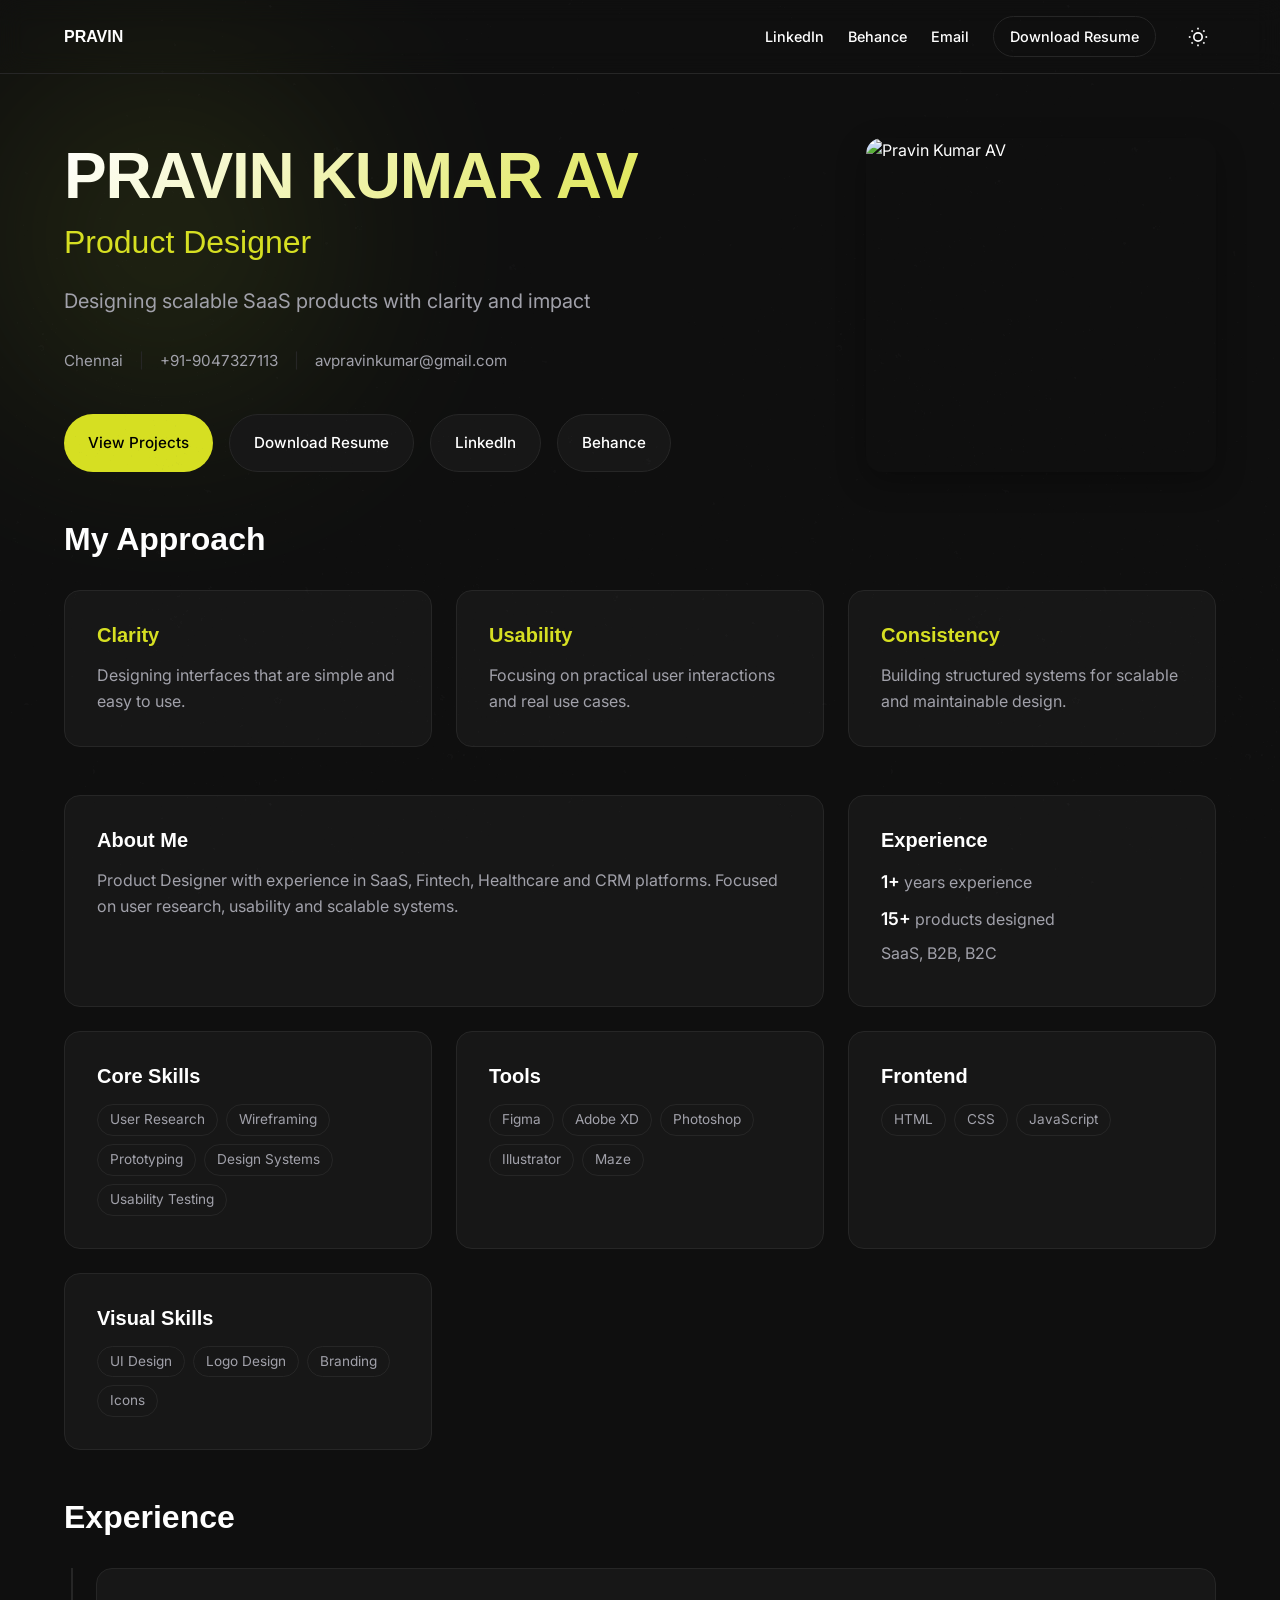
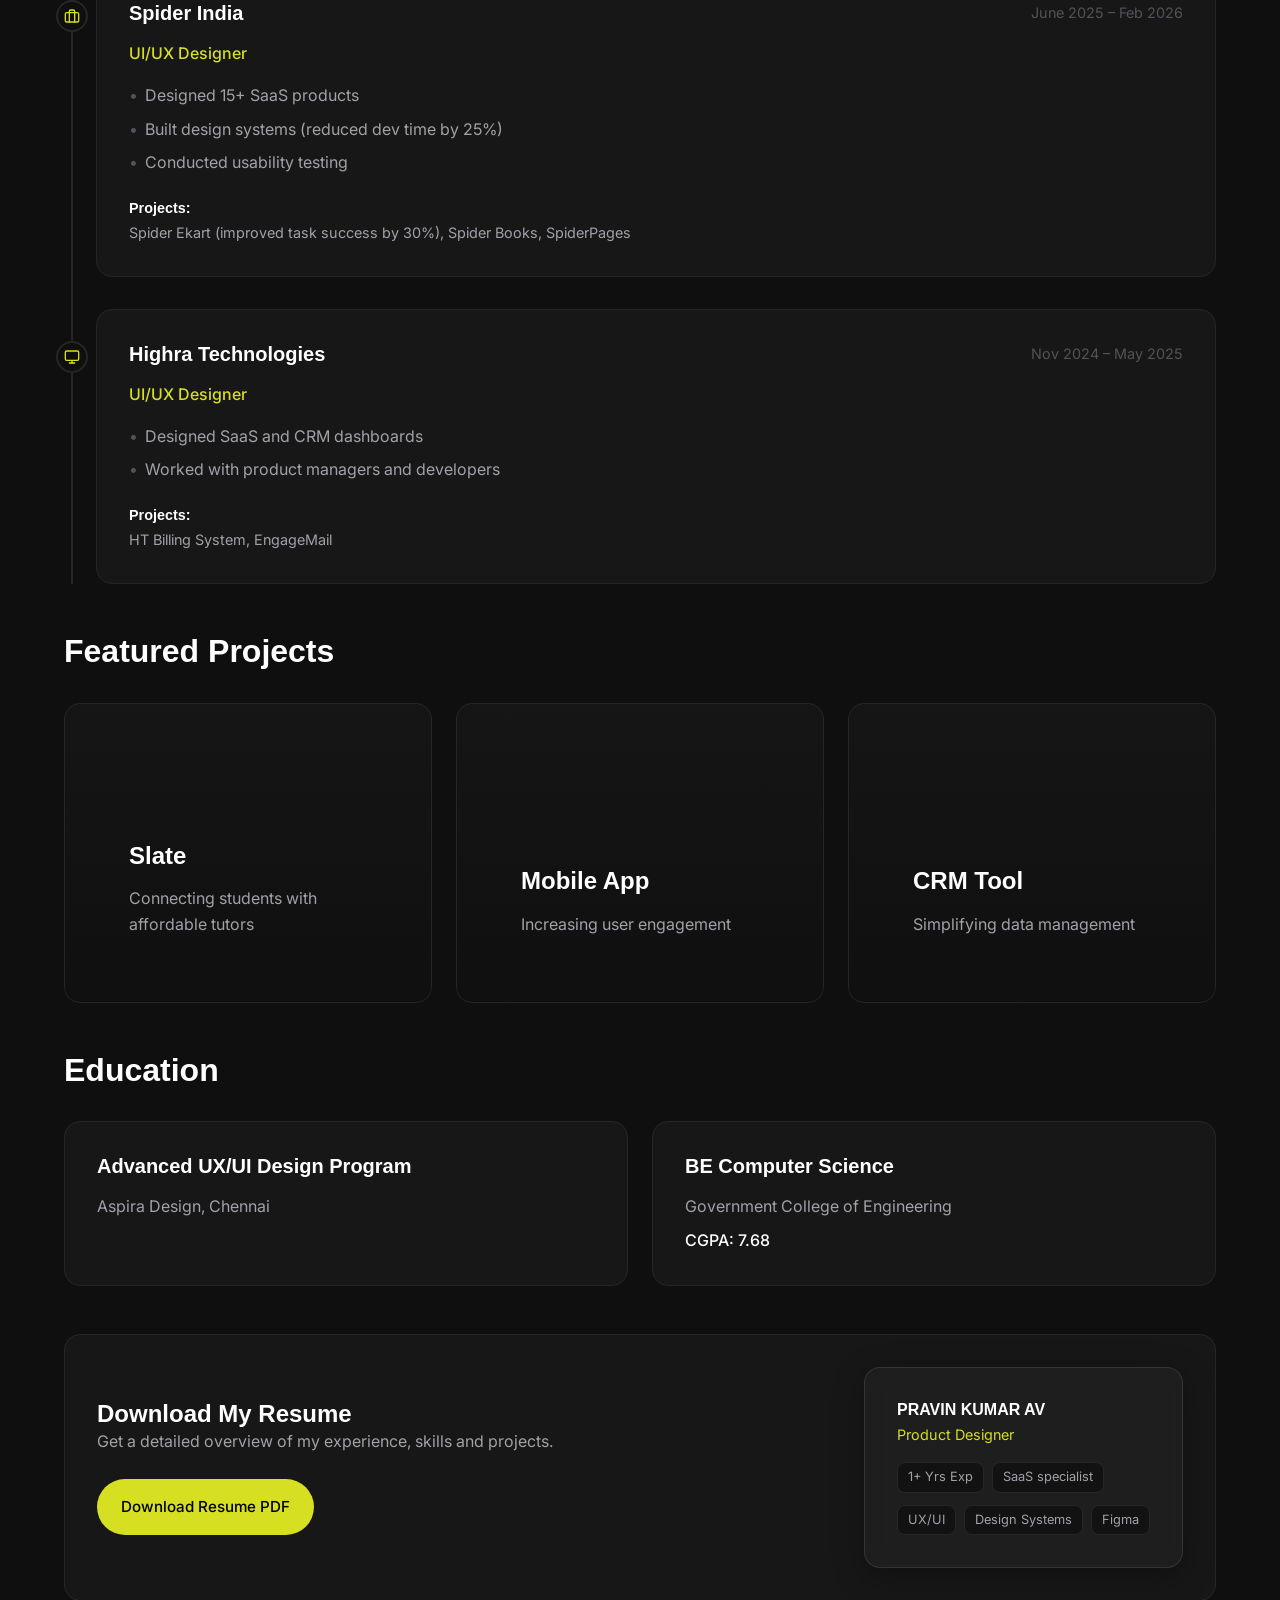
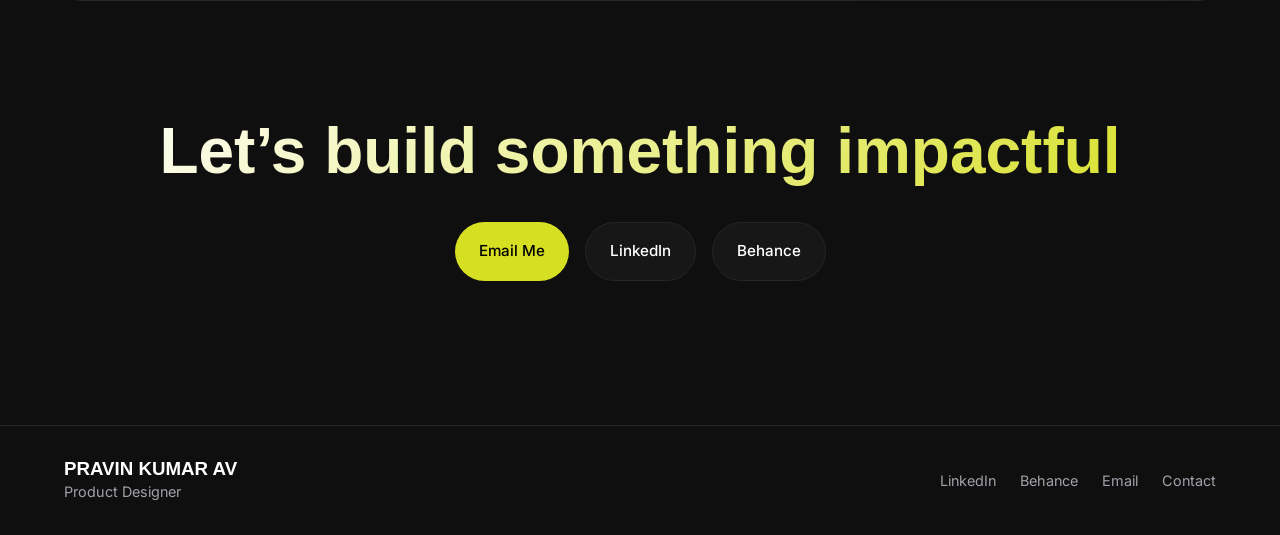
==== commit 50044a49: "Add files via upload" ====
--- a/index.html
+++ b/index.html
@@ -3,341 +3,322 @@
 <head>
     <meta charset="UTF-8">
     <meta name="viewport" content="width=device-width, initial-scale=1.0">
-    <title>Pravin Kumar AV — Product Designer</title>
-    <meta name="description" content="Product Designer crafting SaaS, B2B, and B2C experiences across Fintech, Healthcare, E-commerce, and CRM domains.">
-    <meta name="author" content="Pravin Kumar AV">
-
+    <title>PRAVIN KUMAR AV | Product Designer</title>
+    <!-- Assuming fonts are loaded locally or from a service, adding Google Fonts for Inter and assuming General Sans is available or mapped similarly -->
     <link rel="preconnect" href="https://fonts.googleapis.com">
     <link rel="preconnect" href="https://fonts.gstatic.com" crossorigin>
-    <link href="https://fonts.googleapis.com/css2?family=Space+Grotesk:wght@300;400;500;600;700&family=Luxurious+Script&family=Cormorant+Garamond:ital,wght@0,400;0,600;1,400;1,600&display=swap" rel="stylesheet">
-
+    <link href="https://fonts.googleapis.com/css2?family=Inter:wght@400;500;600&display=swap" rel="stylesheet">
     <link rel="stylesheet" href="style.css">
 </head>
 <body>
-    <!-- Memphis Custom Cursor -->
-    <div class="memphis-cursor" id="cursor"></div>
-    <div class="memphis-follower bg-cyan" id="follower-1"></div>
-    <div class="memphis-follower bg-pink shape-triangle" id="follower-2"></div>
-
-    <canvas id="grain-canvas"></canvas>
-
-    <!-- Navigation -->
-    <nav class="navbar" id="navbar">
-        <div class="nav-inner">
-            <a href="#hero" class="nav-logo">pk</a>
-            <div class="nav-links">
-                <a href="#about" class="nav-link">ABOUT</a>
-                <a href="#showcase" class="nav-link">WORK</a>
-                <a href="#cabinet" class="nav-link">CABINET</a>
-                <a href="#contact" class="nav-link">CONTACT</a>
-            </div>
+    <!-- Navbar -->
+    <header class="navbar">
+        <div class="nav-container">
+            <a href="#" class="logo">PRAVIN</a>
             <div class="nav-right">
-                <button class="theme-toggle" id="theme-toggle" aria-label="Toggle theme">
-                    <svg class="icon-sun" width="18" height="18" viewBox="0 0 24 24" fill="none" stroke="currentColor" stroke-width="2"><circle cx="12" cy="12" r="5"/><path d="M12 1v2M12 21v2M4.22 4.22l1.42 1.42M18.36 18.36l1.42 1.42M1 12h2M21 12h2M4.22 19.78l1.42-1.42M18.36 5.64l1.42-1.42"/></svg>
-                    <svg class="icon-moon" width="18" height="18" viewBox="0 0 24 24" fill="none" stroke="currentColor" stroke-width="2"><path d="M21 12.79A9 9 0 1 1 11.21 3 7 7 0 0 0 21 12.79z"/></svg>
+                <nav class="nav-links">
+                    <a href="https://www.linkedin.com/in/pravin-kumar-av-6725b0189/" target="_blank">LinkedIn</a>
+                    <a href="https://www.behance.net/pravinkumarav1" target="_blank">Behance</a>
+                    <a href="mailto:avpravinkumar@gmail.com">Email</a>
+                    <a href="Pravin_Kumar_AV_Product_Designer_2026.pdf" class="btn-outline" download>Download Resume</a>
+                </nav>
+                <button id="theme-toggle" class="theme-toggle" aria-label="Toggle Theme">
+                    <svg class="sun-icon" viewBox="0 0 24 24" width="20" height="20" fill="none" stroke="currentColor" stroke-width="2">
+                        <circle cx="12" cy="12" r="5"></circle>
+                        <line x1="12" y1="1" x2="12" y2="3"></line>
+                        <line x1="12" y1="21" x2="12" y2="23"></line>
+                        <line x1="4.22" y1="4.22" x2="5.64" y2="5.64"></line>
+                        <line x1="18.36" y1="18.36" x2="19.78" y2="19.78"></line>
+                        <line x1="1" y1="12" x2="3" y2="12"></line>
+                        <line x1="21" y1="12" x2="23" y2="12"></line>
+                        <line x1="4.22" y1="19.78" x2="5.64" y2="18.36"></line>
+                        <line x1="18.36" y1="5.64" x2="19.78" y2="4.22"></line>
+                    </svg>
+                    <svg class="moon-icon" viewBox="0 0 24 24" width="20" height="20" fill="none" stroke="currentColor" stroke-width="2">
+                        <path d="M21 12.79A9 9 0 1 1 11.21 3 7 7 0 0 0 21 12.79z"></path>
+                    </svg>
                 </button>
-                <a href="mailto:avpravinkumar@gmail.com" class="nav-resume-btn">RESUME</a>
-            </div>
-            <button class="nav-hamburger" id="hamburger" aria-label="Toggle menu">
-                <span></span><span></span><span></span>
-            </button>
+            </div>
         </div>
-    </nav>
-
-    <!-- Mobile Menu -->
-    <div class="mobile-menu" id="mobile-menu">
-        <a href="#about" class="mobile-link">ABOUT</a>
-        <a href="#showcase" class="mobile-link">WORK</a>
-        <a href="#cabinet" class="mobile-link">CABINET</a>
-        <a href="#contact" class="mobile-link">CONTACT</a>
-        <a href="mailto:avpravinkumar@gmail.com" class="mobile-resume-btn">RESUME</a>
-    </div>
-
-    <!-- HERO -->
-    <section class="hero" id="hero">
-        <div class="hero-portrait-area">
-            <div class="portrait-spotlight">
-                <div class="portrait-frame">
-                    <img src="assets/profile.png" alt="Pravin Kumar AV" class="portrait-img">
-                </div>
-            </div>
-            <div class="sticky-note">
-                <span>Currently Product</span>
-                <span>Design @ <strong>Spider India</strong></span>
-            </div>
-
-            <!-- 3D Floating Objects — Real PNG images -->
-            <div class="floating-obj obj-laptop" data-speed="2">
-                <img src="assets/3d-laptop.png" alt="Laptop" draggable="false">
-            </div>
-            <div class="floating-obj obj-chess" data-speed="3">
-                <img src="assets/3d-chess.png" alt="Chess" draggable="false">
-            </div>
-            <div class="floating-obj obj-book" data-speed="1.5">
-                <img src="assets/3d-book.png" alt="Book" draggable="false">
-            </div>
-            <div class="floating-obj obj-cabinet" data-speed="2.5">
-                <img src="assets/3d-cabinet.png" alt="Cabinet" draggable="false">
-            </div>
-        </div>
-
-        <!-- Rolling text + Name -->
-        <div class="hero-text-area">
-            <div class="rolling-text-container">
-                <div class="rolling-text" id="rolling-text">
-                    <span>PRODUCT DESIGNER</span>
-                    <span>UX RESEARCHER</span>
-                    <span>UI DESIGNER</span>
-                    <span>PROTOTYPER</span>
-                    <span>DESIGN SYSTEM BUILDER</span>
-                    <span>PRODUCT DESIGNER</span>
-                </div>
-            </div>
-            <h1 class="hero-name">Pravin Kumar</h1>
-        </div>
-
-        <div class="hero-scroll">
-            <div class="memphis-scroll-indicator">
-                <svg viewBox="0 0 40 40" width="40" height="40">
-                    <path class="zigzag" d="M10,10 L20,20 L30,10" fill="none" stroke="currentColor" stroke-width="4" stroke-linejoin="round"/>
-                    <circle class="dot" cx="20" cy="30" r="4" fill="currentColor"/>
-                </svg>
-            </div>
-            <span class="scroll-text">SCROLL</span>
-        </div>
-    </section>
-
-    <!-- ETHOS / ABOUT -->
-    <section class="ethos" id="about">
-        <div class="ethos-divider">
-            <span class="divider-label">✦ MY ETHOS</span>
-            <span class="divider-center">(pravinkumar ©2026)</span>
-            <span class="divider-coords">(13.0827° N, 80.2707° E)</span>
-        </div>
-        <div class="ethos-content">
-            <h2 class="ethos-headline">
-                Engineered by <em class="script-text">Reason,</em> Designed
-                <br>by <em class="script-text">Instinct.</em>
-            </h2>
-            <p class="ethos-subtext">
-                I design not for beauty, but for <em class="italic-text">Direction.</em>
-            </p>
-        </div>
-
-        <div class="about-block">
-            <div class="about-intro">
-                <p>Product Designer with experience designing SaaS, B2B, and B2C platforms across <strong>Fintech, Healthcare, E-commerce, and CRM</strong> domains. Skilled in user research, wireframing, prototyping, design systems, usability testing, and responsive web design.</p>
-                <p>Experienced in collaborating with cross-functional teams in <strong>Agile environments</strong> to deliver scalable, user-centered digital products.</p>
-            </div>
-            <div class="about-stats-row">
-                <div class="stat-item">
-                    <span class="stat-num" data-count="15">0</span><span class="stat-suffix">+</span>
-                    <span class="stat-desc">SaaS Products</span>
-                </div>
-                <div class="stat-item">
-                    <span class="stat-num" data-count="2">0</span><span class="stat-suffix">+</span>
-                    <span class="stat-desc">Years Experience</span>
-                </div>
-                <div class="stat-item">
-                    <span class="stat-num" data-count="25">0</span><span class="stat-suffix">%</span>
-                    <span class="stat-desc">Faster Handoff</span>
-                </div>
-                <div class="stat-item">
-                    <span class="stat-num" data-count="30">0</span><span class="stat-suffix">%</span>
-                    <span class="stat-desc">Better Completion</span>
-                </div>
-            </div>
-        </div>
-
-        <div class="experience-bar">
-            <div class="exp-item">
-                <span class="exp-role">UI/UX Designer</span>
-                <span class="exp-at">@ Spider India</span>
-                <span class="exp-date">Jun '25 – Feb '26</span>
-            </div>
-            <div class="exp-divider"></div>
-            <div class="exp-item">
-                <span class="exp-role">UI/UX Designer</span>
-                <span class="exp-at">@ Highra Technologies</span>
-                <span class="exp-date">Nov '24 – May '25</span>
-            </div>
-        </div>
-    </section>
-
-    <!-- SHOWCASE -->
-    <section class="showcase" id="showcase">
-        <div class="showcase-header">
-            <h2 class="showcase-title">/ SHOWCASE</h2>
-            <p class="showcase-sub"><em class="italic-text">Selected works that define my craft.</em></p>
-        </div>
-
-        <div class="showcase-grid">
-            <div class="showcase-card" data-anim="fade-up">
-                <div class="card-image" style="background: linear-gradient(135deg, #2D1B69 0%, #1a0a3e 100%);">
-                    <div class="card-image-content">
-                        <span class="card-emoji">🛒</span>
-                        <span class="card-inner-title">Spider Ekart.</span>
-                    </div>
-                </div>
-                <div class="card-bar">
-                    <span class="card-name">SPIDER EKART</span>
-                    <span class="card-category">SAAS • E-COMMERCE</span>
-                </div>
-            </div>
-
-            <div class="showcase-card" data-anim="fade-up">
-                <div class="card-image" style="background: linear-gradient(135deg, #3B1D8E 0%, #1F0A5C 100%);">
-                    <div class="card-image-content">
-                        <span class="card-emoji">📊</span>
-                        <span class="card-inner-title">Spider Books</span>
-                    </div>
-                </div>
-                <div class="card-bar">
-                    <span class="card-name">SPIDER BOOKS</span>
-                    <span class="card-category">SAAS • INVOICING</span>
-                </div>
-            </div>
-
-            <div class="showcase-card" data-anim="fade-up">
-                <div class="card-image" style="background: linear-gradient(135deg, #4A1D96 0%, #2B0F6B 100%);">
-                    <div class="card-image-content">
-                        <span class="card-emoji">🌐</span>
-                        <span class="card-inner-title">SpiderPages</span>
-                    </div>
-                </div>
-                <div class="card-bar">
-                    <span class="card-name">SPIDERPAGES</span>
-                    <span class="card-category">DIGITAL MARKETING</span>
-                </div>
-            </div>
-
-            <div class="showcase-card" data-anim="fade-up">
-                <div class="card-image" style="background: linear-gradient(135deg, #581C87 0%, #3B0764 100%);">
-                    <div class="card-image-content">
-                        <span class="card-emoji">💰</span>
-                        <span class="card-inner-title">HT Billing</span>
-                    </div>
-                </div>
-                <div class="card-bar">
-                    <span class="card-name">HT BILLING</span>
-                    <span class="card-category">SAAS • FINTECH</span>
-                </div>
-            </div>
-
-            <div class="showcase-card" data-anim="fade-up">
-                <div class="card-image" style="background: linear-gradient(135deg, #6B21A8 0%, #4C1D95 100%);">
-                    <div class="card-image-content">
-                        <span class="card-emoji">✉️</span>
-                        <span class="card-inner-title">EngageMail</span>
-                    </div>
-                </div>
-                <div class="card-bar">
-                    <span class="card-name">ENGAGEMAIL</span>
-                    <span class="card-category">SAAS • AUTOMATION</span>
-                </div>
-            </div>
-
-            <div class="showcase-card showcase-card-cta" data-anim="fade-up">
-                <a href="mailto:avpravinkumar@gmail.com" class="card-cta-inner">
-                    <span class="cta-text">Want to see more?</span>
-                    <span class="cta-arrow">→</span>
-                </a>
-            </div>
-        </div>
-    </section>
-
-    <!-- CABINET -->
-    <section class="cabinet" id="cabinet">
-        <div class="cabinet-header">
-            <h2 class="cabinet-title">/ CABINET</h2>
-            <p class="cabinet-sub"><em class="italic-text">Wearing a few too many hats from my bottom drawer (foundation)</em></p>
-        </div>
-
-        <div class="cabinet-since">
-            <span class="since-badge">SINCE</span>
-            <span class="since-date">Jul • '24</span>
-        </div>
-        <p class="cabinet-intro">I have engaged professionally with various clients across these areas of work!</p>
-
-        <div class="cabinet-content">
-            <div class="cabinet-list">
-                <div class="cabinet-item active" data-preview="ux"><h3>UX RESEARCH</h3></div>
-                <div class="cabinet-item" data-preview="ui"><h3>UI DESIGN</h3></div>
-                <div class="cabinet-item" data-preview="mobile"><h3>MOBILE UI DESIGN</h3></div>
-                <div class="cabinet-item" data-preview="web"><h3>WEB DESIGN</h3></div>
-                <div class="cabinet-item" data-preview="brand"><h3>BRAND IDENTITY</h3></div>
-                <div class="cabinet-item" data-preview="dev"><h3>DEVELOPMENT</h3></div>
-                <div class="cabinet-item" data-preview="system"><h3>DESIGN SYSTEMS</h3></div>
-            </div>
-            <div class="cabinet-preview" id="cabinet-preview">
-                <div class="preview-card active" data-preview-id="ux">
-                    <div class="preview-visual" style="background: linear-gradient(135deg, #2D1B69, #0A0014);"><span>User Research • Persona Creation • Usability Testing</span></div>
-                </div>
-                <div class="preview-card" data-preview-id="ui">
-                    <div class="preview-visual" style="background: linear-gradient(135deg, #3B1D8E, #0A0014);"><span>High-Fidelity Prototypes • Interactive Mockups • Visual Design</span></div>
-                </div>
-                <div class="preview-card" data-preview-id="mobile">
-                    <div class="preview-visual" style="background: linear-gradient(135deg, #4A1D96, #0A0014);"><span>iOS & Android • Responsive Layouts • Gesture Interactions</span></div>
-                </div>
-                <div class="preview-card" data-preview-id="web">
-                    <div class="preview-visual" style="background: linear-gradient(135deg, #581C87, #0A0014);"><span>SaaS Platforms • Dashboards • Landing Pages</span></div>
-                </div>
-                <div class="preview-card" data-preview-id="brand">
-                    <div class="preview-visual" style="background: linear-gradient(135deg, #6B21A8, #0A0014);"><span>Logo Design • Brand Guidelines • Marketing Creatives</span></div>
-                </div>
-                <div class="preview-card" data-preview-id="dev">
-                    <div class="preview-visual" style="background: linear-gradient(135deg, #7E22CE, #0A0014);"><span>HTML • CSS • JavaScript • Responsive Web Development</span></div>
-                </div>
-                <div class="preview-card" data-preview-id="system">
-                    <div class="preview-visual" style="background: linear-gradient(135deg, #9333EA, #0A0014);"><span>Component Libraries • Design Tokens • Style Guides</span></div>
-                </div>
-            </div>
-        </div>
-
-        <div class="tools-row">
-            <span class="tools-label">TOOLS I USE</span>
-            <div class="tools-list">
-                <span class="tool-pill">Figma</span>
-                <span class="tool-pill">Adobe XD</span>
-                <span class="tool-pill">Maze</span>
-                <span class="tool-pill">Photoshop</span>
-                <span class="tool-pill">Illustrator</span>
-                <span class="tool-pill">Premiere Pro</span>
-            </div>
-        </div>
-    </section>
-
-    <!-- CONTACT -->
-    <section class="contact" id="contact">
-        <div class="contact-inner">
-            <h2 class="contact-headline">
-                Let's build something<br><em class="script-text">extraordinary.</em>
-            </h2>
-            <div class="contact-links">
-                <a href="mailto:avpravinkumar@gmail.com" class="contact-link">
-                    <span class="link-label">EMAIL</span>
-                    <span class="link-value">avpravinkumar@gmail.com</span>
-                    <span class="link-arrow">↗</span>
-                </a>
-                <a href="tel:+919047327113" class="contact-link">
-                    <span class="link-label">PHONE</span>
-                    <span class="link-value">+91-9047327113</span>
-                    <span class="link-arrow">↗</span>
-                </a>
-                <a href="https://linkedin.com" target="_blank" class="contact-link">
-                    <span class="link-label">LINKEDIN</span>
-                    <span class="link-value">Connect with me</span>
-                    <span class="link-arrow">↗</span>
-                </a>
-            </div>
-        </div>
-    </section>
-
-    <footer class="footer">
-        <div class="footer-inner">
-            <span class="footer-logo">pk</span>
-            <span class="footer-copy">© 2026 Pravin Kumar AV</span>
-            <span class="footer-note">Chennai, India</span>
+    </header>
+
+    <main class="container">
+        <!-- Hero Section -->
+        <section class="hero fade-in">
+            <div class="hero-glow"></div>
+            
+            <div class="hero-content">
+                <h1 class="hero-title">PRAVIN KUMAR AV</h1>
+                <h2 class="hero-subtitle">Product Designer</h2>
+                <p class="hero-desc">Designing scalable SaaS products with clarity and impact</p>
+                
+                <div class="hero-info">
+                    <span>Chennai</span> <span class="divider">|</span>
+                    <span>+91-9047327113</span> <span class="divider">|</span>
+                    <span>avpravinkumar@gmail.com</span>
+                </div>
+
+                <div class="hero-actions">
+                    <a href="#projects" class="btn btn-primary">View Projects</a>
+                    <a href="Pravin_Kumar_AV_Product_Designer_2026.pdf" class="btn btn-secondary" download>Download Resume</a>
+                    <a href="https://www.linkedin.com/in/pravin-kumar-av-6725b0189/" target="_blank" class="btn btn-secondary">LinkedIn</a>
+                    <a href="https://www.behance.net/pravinkumarav1" target="_blank" class="btn btn-secondary">Behance</a>
+                </div>
+            </div>
+
+            <div class="hero-image">
+                <img src="assets/hero%201.png" alt="Pravin Kumar AV" class="profile-img">
+            </div>
+        </section>
+
+        <!-- My Approach Section -->
+        <section class="approach fade-in">
+            <h2 class="section-title">My Approach</h2>
+            <div class="bento-grid">
+                <div class="bento-card">
+                    <h3 style="color: var(--accent);">Clarity</h3>
+                    <p style="margin-top: 12px; color: var(--text-secondary);">Designing interfaces that are simple and easy to use.</p>
+                </div>
+                <div class="bento-card">
+                    <h3 style="color: var(--accent);">Usability</h3>
+                    <p style="margin-top: 12px; color: var(--text-secondary);">Focusing on practical user interactions and real use cases.</p>
+                </div>
+                <div class="bento-card">
+                    <h3 style="color: var(--accent);">Consistency</h3>
+                    <p style="margin-top: 12px; color: var(--text-secondary);">Building structured systems for scalable and maintainable design.</p>
+                </div>
+            </div>
+        </section>
+
+        <!-- Bento Grid Section (Stats & Skills) -->
+        <section class="bento-grid fade-in">
+            <!-- Card 1: About Me -->
+            <div class="bento-card col-span-2">
+                <h3>About Me</h3>
+                <p style="margin-top: 16px; color: var(--text-secondary);">Product Designer with experience in SaaS, Fintech, Healthcare and CRM platforms. Focused on user research, usability and scalable systems.</p>
+            </div>
+
+            <!-- Card 2: Experience Stats -->
+            <div class="bento-card">
+                <h3>Experience</h3>
+                <ul class="stats-list">
+                    <li><span class="highlight">1+</span> years experience</li>
+                    <li><span class="highlight">15+</span> products designed</li>
+                    <li>SaaS, B2B, B2C</li>
+                </ul>
+            </div>
+
+            <!-- Card 3: Core Skills -->
+            <div class="bento-card">
+                <h3>Core Skills</h3>
+                <ul class="tag-list">
+                    <li>User Research</li>
+                    <li>Wireframing</li>
+                    <li>Prototyping</li>
+                    <li>Design Systems</li>
+                    <li>Usability Testing</li>
+                </ul>
+            </div>
+
+            <!-- Card 4: Tools -->
+            <div class="bento-card">
+                <h3>Tools</h3>
+                <ul class="tag-list">
+                    <li>Figma</li>
+                    <li>Adobe XD</li>
+                    <li>Photoshop</li>
+                    <li>Illustrator</li>
+                    <li>Maze</li>
+                </ul>
+            </div>
+
+            <!-- Card 5: Frontend -->
+            <div class="bento-card">
+                <h3>Frontend</h3>
+                <ul class="tag-list">
+                    <li>HTML</li>
+                    <li>CSS</li>
+                    <li>JavaScript</li>
+                </ul>
+            </div>
+
+            <!-- Card 6: Visual Skills -->
+            <div class="bento-card">
+                <h3>Visual Skills</h3>
+                <ul class="tag-list">
+                    <li>UI Design</li>
+                    <li>Logo Design</li>
+                    <li>Branding</li>
+                    <li>Icons</li>
+                </ul>
+            </div>
+        </section>
+
+        <!-- Experience Timeline -->
+        <section class="experience fade-in" id="experience">
+            <h2 class="section-title">Experience</h2>
+            <div class="timeline">
+                
+                <!-- Spider India -->
+                <div class="timeline-item">
+                    <div class="timeline-dot">
+                        <svg viewBox="0 0 24 24" stroke="var(--accent)" stroke-width="2" fill="none" stroke-linecap="round" stroke-linejoin="round"><rect x="2" y="7" width="20" height="14" rx="2" ry="2"></rect><path d="M16 21V5a2 2 0 0 0-2-2h-4a2 2 0 0 0-2 2v16"></path></svg>
+                    </div>
+                    <div class="timeline-content bento-card">
+                        <div class="timeline-header">
+                            <div>
+                                <h3>Spider India</h3>
+                                <p class="role">UI/UX Designer</p>
+                            </div>
+                            <span class="date">June 2025 – Feb 2026</span>
+                        </div>
+                        <ul class="bullet-list">
+                            <li>Designed 15+ SaaS products</li>
+                            <li>Built design systems (reduced dev time by 25%)</li>
+                            <li>Conducted usability testing</li>
+                        </ul>
+                        <div class="projects-worked">
+                            <h4>Projects:</h4>
+                            <p>Spider Ekart (improved task success by 30%), Spider Books, SpiderPages</p>
+                        </div>
+                    </div>
+                </div>
+
+                <!-- Highra Technologies -->
+                <div class="timeline-item">
+                    <div class="timeline-dot">
+                        <svg viewBox="0 0 24 24" stroke="var(--accent)" stroke-width="2" fill="none" stroke-linecap="round" stroke-linejoin="round"><rect x="2" y="3" width="20" height="14" rx="2" ry="2"></rect><line x1="8" y1="21" x2="16" y2="21"></line><line x1="12" y1="17" x2="12" y2="21"></line></svg>
+                    </div>
+                    <div class="timeline-content bento-card">
+                        <div class="timeline-header">
+                            <div>
+                                <h3>Highra Technologies</h3>
+                                <p class="role">UI/UX Designer</p>
+                            </div>
+                            <span class="date">Nov 2024 – May 2025</span>
+                        </div>
+                        <ul class="bullet-list">
+                            <li>Designed SaaS and CRM dashboards</li>
+                            <li>Worked with product managers and developers</li>
+                        </ul>
+                        <div class="projects-worked">
+                            <h4>Projects:</h4>
+                            <p>HT Billing System, EngageMail</p>
+                        </div>
+                    </div>
+                </div>
+            </div>
+        </section>
+
+        <!-- Projects Section -->
+        <section class="projects fade-in" id="projects">
+            <h2 class="section-title">Featured Projects</h2>
+            <div class="projects-grid">
+                
+                <!-- Project 1 -->
+                <div class="project-card bento-card" style="background-image: url('project%201%20Slate/01.png');">
+                    <div class="project-info">
+                        <h3>Slate</h3>
+                        <p>Connecting students with affordable tutors</p>
+                    </div>
+                    <div class="hover-overlay">
+                        <a href="case-study.html" class="btn btn-primary">View Case Study</a>
+                    </div>
+                </div>
+
+                <!-- Project 2 -->
+                <div class="project-card bento-card">
+                    <div class="project-info">
+                        <h3>Mobile App</h3>
+                        <p>Increasing user engagement</p>
+                    </div>
+                    <div class="hover-overlay">
+                        <a href="case-study.html" class="btn btn-primary">View Case Study</a>
+                    </div>
+                </div>
+
+                <!-- Project 3 -->
+                <div class="project-card bento-card">
+                    <div class="project-info">
+                        <h3>CRM Tool</h3>
+                        <p>Simplifying data management</p>
+                    </div>
+                    <div class="hover-overlay">
+                        <a href="case-study.html" class="btn btn-primary">View Case Study</a>
+                    </div>
+                </div>
+
+            </div>
+        </section>
+
+        <!-- Education Section -->
+        <section class="education fade-in" id="education">
+            <h2 class="section-title">Education</h2>
+            <div class="education-grid">
+                <div class="bento-card">
+                    <h3>Advanced UX/UI Design Program</h3>
+                    <p class="school">Aspira Design, Chennai</p>
+                </div>
+                <div class="bento-card">
+                    <h3>BE Computer Science</h3>
+                    <p class="school">Government College of Engineering</p>
+                    <p class="grade">CGPA: 7.68</p>
+                </div>
+            </div>
+        </section>
+
+        <!-- Resume Section -->
+        <section class="resume fade-in" id="resume">
+            <div class="resume-wrapper bento-card">
+                <div class="resume-content">
+                    <h2>Download My Resume</h2>
+                    <p>Get a detailed overview of my experience, skills and projects.</p>
+                    <a href="Pravin_Kumar_AV_Product_Designer_2026.pdf" class="btn btn-primary" download>Download Resume PDF</a>
+                </div>
+                <!-- Preview Card -->
+                <div class="resume-preview">
+                    <h4>PRAVIN KUMAR AV</h4>
+                    <p class="role">Product Designer</p>
+                    <div class="preview-stats">
+                        <span>1+ Yrs Exp</span>
+                        <span>SaaS specialist</span>
+                    </div>
+                    <div class="preview-skills">
+                        <span>UX/UI</span>
+                        <span>Design Systems</span>
+                        <span>Figma</span>
+                    </div>
+                </div>
+            </div>
+        </section>
+
+        <!-- Contact Section -->
+        <section class="contact fade-in" id="contact">
+            <div class="contact-wrapper">
+                <h2 class="contact-title">Let’s build something impactful</h2>
+                <div class="contact-actions">
+                    <a href="mailto:avpravinkumar@gmail.com" class="btn btn-primary">Email Me</a>
+                    <a href="https://www.linkedin.com/in/pravin-kumar-av-6725b0189/" target="_blank" class="btn btn-secondary">LinkedIn</a>
+                    <a href="https://www.behance.net/pravinkumarav1" target="_blank" class="btn btn-secondary">Behance</a>
+                </div>
+            </div>
+        </section>
+
+    </main>
+
+    <!-- Footer -->
+    <footer class="site-footer">
+        <div class="container footer-content">
+            <div class="footer-brand">
+                <h3>PRAVIN KUMAR AV</h3>
+                <p>Product Designer</p>
+            </div>
+            <div class="footer-links">
+                <a href="https://www.linkedin.com/in/pravin-kumar-av-6725b0189/" target="_blank">LinkedIn</a>
+                <a href="https://www.behance.net/pravinkumarav1" target="_blank">Behance</a>
+                <a href="mailto:avpravinkumar@gmail.com">Email</a>
+                <a href="tel:+919047327113">Contact</a>
+            </div>
         </div>
     </footer>
 
--- a/style.css
+++ b/style.css
@@ -1,97 +1,52 @@
-/* ============================================
-   PRAVIN KUMAR AV — Portfolio
-   Dark + Light Theme | Fully Responsive
-   Font: Space Grotesk + Luxurious Script
-   ============================================ */
-
-/* ==============================
-   THEME VARIABLES
-   ============================== */
-
-/* DARK MODE (default) */
-[data-theme="dark"] {
-    --bg: #0E0E0E;
-    --bg-alt: #141414;
-    --bg-card: #1A1A1A;
-    --bg-card-hover: #222222;
-    --bg-nav: rgba(14, 14, 14, 0.9);
-
-    --text-primary: #FFFFFF;
-    --text-secondary: #DAC5A7;
-    --text-muted: #888888;
-    --text-faint: #555555;
-
-    --accent: #6B21A8;
-    --accent-bright: #7C3AED;
-    --accent-light: #A855F7;
-    --accent-glow: rgba(107, 33, 168, 0.4);
-    --accent-subtle: rgba(107, 33, 168, 0.12);
-
-    --sticky-bg: #FFE5ED;
-    --sticky-text: #333;
-
-    --border: rgba(255, 255, 255, 0.08);
-    --border-accent: rgba(107, 33, 168, 0.3);
-
-    --portrait-filter: grayscale(1) brightness(0.85) contrast(1.1);
-    --portrait-spotlight: rgba(107, 33, 168, 0.12);
-    --grain-opacity: 0.045;
-    --card-shadow: rgba(0,0,0,0.5);
-    --obj-filter: grayscale(1) brightness(0.7);
-}
-
-/* LIGHT MODE */
+/* Reset & Base Setup */
+:root {
+    /* Spacing System (multiples of 8px) */
+    --space-1: 8px;
+    --space-2: 16px;
+    --space-3: 24px;
+    --space-4: 32px;
+    --space-5: 40px;
+    --space-6: 48px;
+    --space-8: 64px;
+    --space-10: 80px;
+
+    /* Theme Variables - Dark Mode (Premium Default) */
+    --bg-color: #0F0F0F;
+    --text-primary: #ffffff;
+    --text-secondary: #a1a1aa;
+    --text-muted: #52525b;
+    --card-bg: #171717;
+    --card-border: #262626;
+    --accent: #D6DF22;
+    --accent-glow: linear-gradient(135deg, #D6DF22, #A3E635);
+    --accent-text: #000000;
+    
+    /* Typography */
+    --font-heading: 'General Sans', -apple-system, sans-serif;
+    --font-body: 'Inter', -apple-system, sans-serif;
+    
+    /* Radius */
+    --radius-md: 16px;
+    --radius-sm: 8px;
+    --radius-pill: 9999px;
+
+    /* Transitions */
+    --transition-smooth: all 0.3s cubic-bezier(0.4, 0, 0.2, 1);
+}
+
+/* Light Mode Override */
 [data-theme="light"] {
-    --bg: #F8F6F3;
-    --bg-alt: #FFFFFF;
-    --bg-card: #FFFFFF;
-    --bg-card-hover: #F0EDE8;
-    --bg-nav: rgba(248, 246, 243, 0.92);
-
-    --text-primary: #1A1A1A;
-    --text-secondary: #6B5A3E;
-    --text-muted: #777777;
-    --text-faint: #AAAAAA;
-
-    --accent: #6B21A8;
-    --accent-bright: #7C3AED;
-    --accent-light: #9333EA;
-    --accent-glow: rgba(107, 33, 168, 0.2);
-    --accent-subtle: rgba(107, 33, 168, 0.06);
-
-    --sticky-bg: #FFE5ED;
-    --sticky-text: #333;
-
-    --border: rgba(0, 0, 0, 0.08);
-    --border-accent: rgba(107, 33, 168, 0.2);
-
-    --portrait-filter: grayscale(0.3) contrast(1.05);
-    --portrait-spotlight: rgba(107, 33, 168, 0.06);
-    --grain-opacity: 0.02;
-    --card-shadow: rgba(0,0,0,0.1);
-    --obj-filter: grayscale(0.5) brightness(1);
-}
-
-/* ==============================
-   SHARED VARIABLES
-   ============================== */
-:root {
-    --font-sans: 'Space Grotesk', -apple-system, BlinkMacSystemFont, sans-serif;
-    --font-script: 'Luxurious Script', cursive;
-    --font-serif: 'Cormorant Garamond', Georgia, serif;
-
-    --container-max: 1140px;
-    --section-pad: clamp(72px, 10vw, 140px);
-    --side-pad: clamp(20px, 5vw, 60px);
-
-    --ease: cubic-bezier(0.4, 0, 0.2, 1);
-    --ease-out: cubic-bezier(0, 0, 0.2, 1);
-}
-
-/* ==============================
-   RESET
-   ============================== */
-*, *::before, *::after {
+    --bg-color: #f8fafc;
+    --text-primary: #0f172a;
+    --text-secondary: #475569;
+    --text-muted: #94a3b8;
+    --card-bg: #ffffff;
+    --card-border: #e2e8f0;
+    --accent: #D6DF22;
+    --accent-text: #000000;
+}
+
+* {
     margin: 0;
     padding: 0;
     box-sizing: border-box;
@@ -99,1118 +54,760 @@
 
 html {
     scroll-behavior: smooth;
-    scroll-padding-top: 70px;
 }
 
 body {
-    font-family: var(--font-sans);
-    background: var(--bg);
+    background-color: var(--bg-color);
     color: var(--text-primary);
+    font-family: var(--font-body);
     line-height: 1.6;
-    overflow-x: hidden;
+    transition: background-color 0.3s ease, color 0.3s ease;
     -webkit-font-smoothing: antialiased;
-    transition: background 0.5s var(--ease), color 0.5s var(--ease);
-    cursor: none; /* Hide default cursor for Memphis style */
-}
-
-/* Base interactive elements need cursor: none to avoid showing default pointer */
-a, button, .cabinet-item {
-    cursor: none !important;
-}
-
-/* ==============================
-   MEMPHIS CUSTOM SCROLLBAR
-   ============================== */
-::-webkit-scrollbar {
-    width: 14px;
-}
-::-webkit-scrollbar-track {
-    background: var(--bg);
-    border-left: 2px solid var(--border);
-}
-::-webkit-scrollbar-thumb {
-    background: var(--accent);
-    border: 3px solid var(--bg);
-    border-radius: 0;
-    background-image: repeating-linear-gradient(45deg, transparent, transparent 5px, rgba(0,0,0,0.2) 5px, rgba(0,0,0,0.2) 10px);
-}
-[data-theme="light"] ::-webkit-scrollbar-thumb {
-    background: #FF00FF; /* Bright Magenta */
-    border: 3px solid #000;
-    background-image: repeating-linear-gradient(45deg, transparent, transparent 5px, rgba(0,0,0,0.15) 5px, rgba(0,0,0,0.15) 10px);
-}
-[data-theme="light"] ::-webkit-scrollbar-track {
-    border-left: 3px solid #000;
-}
-
-/* ==============================
-   MEMPHIS CUSTOM CURSOR
-   ============================== */
-.memphis-cursor {
-    width: 14px;
-    height: 14px;
-    background: #FFFF00; /* Bright Yellow */
-    border: 2px solid #000;
-    border-radius: 50%;
+    position: relative;
+}
+
+body::before {
+    content: "";
     position: fixed;
-    pointer-events: none;
-    z-index: 10000;
-    transform: translate(-50%, -50%);
-    transition: transform 0.1s;
-    mix-blend-mode: normal;
-}
-.memphis-cursor.hovering {
-    transform: translate(-50%, -50%) scale(1.5);
-    background: #00FFFF; /* Cyan */
-}
-[data-theme="dark"] .memphis-cursor {
-    border: 2px solid #FFF;
-}
-
-.memphis-follower {
-    position: fixed;
+    inset: 0;
+    background: url('noise.png');
+    opacity: 0.04;
     pointer-events: none;
     z-index: 9999;
-    transform: translate(-50%, -50%);
-    opacity: 0.8;
-}
-
-.memphis-follower.bg-cyan {
-    width: 30px;
-    height: 30px;
-    background: #00FFFF;
-    border: 3px solid #000;
+}
+
+h1, h2, h3, h4, h5, h6, .logo {
+    font-family: var(--font-heading);
+    font-weight: 600;
+    line-height: 1.2;
+}
+
+a {
+    text-decoration: none;
+    color: inherit;
+    transition: color 0.3s ease;
+}
+
+ul {
+    list-style: none;
+}
+
+/* Layout Container */
+.container {
+    max-width: 1200px;
+    margin: 0 auto;
+    padding: 0 var(--space-3);
+}
+
+/* Buttons */
+.btn {
+    display: inline-flex;
+    align-items: center;
+    justify-content: center;
+    padding: var(--space-2) var(--space-3);
+    border-radius: var(--radius-pill);
+    font-weight: 500;
+    transition: var(--transition-smooth);
+    cursor: pointer;
+    border: none;
+    font-family: var(--font-body);
+    font-size: 0.95rem;
+}
+
+.btn-primary {
+    background-color: var(--accent);
+    color: var(--accent-text);
+}
+
+.btn-primary:hover {
+    background-color: #c5d011; 
+    transform: translateY(-2px);
+}
+
+.btn-secondary {
+    background-color: var(--card-bg);
+    color: var(--text-primary);
+    border: 1px solid var(--card-border);
+}
+
+.btn-secondary:hover {
+    border-color: var(--text-secondary);
+    background-color: transparent;
+}
+
+.btn-outline {
+    padding: var(--space-1) var(--space-2);
+    border: 1px solid var(--card-border);
+    border-radius: var(--radius-pill);
+    transition: var(--transition-smooth);
+    font-size: 0.9rem;
+}
+
+.btn-outline:hover {
+    border-color: var(--text-primary);
+    background-color: var(--text-primary);
+    color: var(--bg-color);
+}
+
+/* Navbar */
+.navbar {
+    position: sticky;
+    top: 0;
+    z-index: 100;
+    background-color: rgba(var(--bg-color), 0.8);
+    backdrop-filter: blur(12px);
+    border-bottom: 1px solid var(--card-border);
+    padding: var(--space-2) 0;
+}
+
+.nav-container {
+    max-width: 1200px;
+    margin: 0 auto;
+    padding: 0 var(--space-3);
+    display: flex;
+    justify-content: space-between;
+    align-items: center;
+}
+
+.nav-right {
+    display: flex;
+    align-items: center;
+    gap: var(--space-3);
+}
+
+.nav-links {
+    display: flex;
+    align-items: center;
+    gap: var(--space-3);
+    font-size: 0.9rem;
+    font-weight: 500;
+}
+
+.nav-links a:hover {
+    color: var(--accent);
+}
+
+.theme-toggle {
+    background: transparent;
+    border: none;
+    color: var(--text-primary);
+    cursor: pointer;
+    display: flex;
+    align-items: center;
+    justify-content: center;
+    padding: var(--space-1);
+    border-radius: var(--radius-sm);
+    transition: var(--transition-smooth);
+}
+
+.theme-toggle:hover {
+    background-color: var(--card-bg);
+}
+
+[data-theme="dark"] .moon-icon { display: none; }
+[data-theme="light"] .sun-icon { display: none; }
+
+/* Bento Card Component */
+.bento-card {
+    background-color: var(--card-bg);
+    border: 1px solid var(--card-border);
+    border-radius: var(--radius-md);
+    padding: var(--space-4);
+    transition: var(--transition-smooth);
+    position: relative;
+    z-index: 1;
+}
+
+.bento-card:hover {
+    transform: translateY(-4px) scale(1.02);
+    box-shadow: 0 10px 30px rgba(0,0,0,0.3);
+    border-color: rgba(214, 223, 34, 0.2);
+    z-index: 2;
+}
+
+.bento-card h3 {
+    font-size: 1.25rem;
+    margin-bottom: var(--space-2);
+    color: var(--text-primary);
+}
+
+.bento-card p {
+    color: var(--text-secondary);
+}
+
+/* Tag List (for Skills/Tools) */
+.tag-list {
+    display: flex;
+    flex-wrap: wrap;
+    gap: var(--space-1);
+    list-style: none;
+    padding: 0;
+    margin: 0;
+}
+
+.tag-list li {
+    list-style: none;
+    background-color: transparent;
+    border: 1px solid var(--card-border);
+    padding: 4px 12px;
+    border-radius: var(--radius-pill);
+    font-size: 0.85rem;
+    color: var(--text-secondary);
+}
+
+/* Sections */
+main > section {
+    margin: var(--space-6) 0; /* Reduced from 80px to a tight 48px to keep UI blocks cohesive */
+}
+
+.section-title {
+    font-size: 2rem;
+    margin-bottom: var(--space-4);
+}
+
+/* Hero Section */
+.hero {
+    margin-top: var(--space-8);
+    position: relative;
+    display: flex;
+    justify-content: space-between;
+    align-items: stretch;
+    gap: var(--space-4);
+}
+
+.hero-content {
+    flex: 1;
+}
+
+.hero-glow {
+    position: absolute;
+    top: -50px;
+    left: -50px;
+    width: 300px;
+    height: 300px;
+    background: var(--accent-glow);
+    filter: blur(120px);
+    opacity: 0.15;
+    z-index: -1;
     border-radius: 50%;
-}
-[data-theme="dark"] .memphis-follower.bg-cyan {
-    border: 3px solid #FFF;
-    background: var(--accent-bright);
-}
-
-.memphis-follower.bg-pink {
-    width: 0;
-    height: 0;
-    background: transparent;
-    border-left: 15px solid transparent;
-    border-right: 15px solid transparent;
-    border-bottom: 26px solid #FF00FF;
-    border-radius: 0;
-}
-[data-theme="dark"] .memphis-follower.bg-pink {
-    border-bottom-color: #00FFFF;
-}
-
-::selection {
-    background: var(--accent);
-    color: white;
-}
-
-a { text-decoration: none; color: inherit; }
-
-/* ==============================
-   GRAIN CANVAS
-   ============================== */
-#grain-canvas {
-    position: fixed;
-    inset: 0;
+    animation: flow 10s ease-in-out infinite alternate;
+}
+
+@keyframes flow {
+    0% { transform: translate(0, 0) scale(1); opacity: 0.15;}
+    100% { transform: translate(50px, 50px) scale(1.1); opacity: 0.2;}
+}
+
+.hero-title {
+    font-size: clamp(2.5rem, 5vw, 4.5rem);
+    letter-spacing: -0.02em;
+    margin-bottom: var(--space-1);
+    background: linear-gradient(135deg, #fff, #D6DF22);
+    -webkit-background-clip: text;
+    -webkit-text-fill-color: transparent;
+}
+
+.hero-subtitle {
+    font-size: clamp(1.5rem, 3vw, 2rem);
+    color: var(--accent);
+    margin-bottom: var(--space-3);
+    font-weight: 500;
+}
+
+.hero-desc {
+    font-size: 1.25rem;
+    color: var(--text-secondary);
+    max-width: 600px;
+    margin-bottom: var(--space-4);
+}
+
+.hero-info {
+    display: flex;
+    gap: var(--space-2);
+    color: var(--text-secondary);
+    margin-bottom: var(--space-5);
+    font-size: 0.95rem;
+}
+
+.hero-info .divider {
+    color: var(--card-border);
+}
+
+.hero-actions {
+    display: flex;
+    gap: var(--space-2);
+    flex-wrap: wrap;
+}
+
+.hero-image {
+    width: 100%;
+    max-width: 350px; /* Slight constriction so it looks extremely premium */
+    position: relative;
+}
+
+.hero-image img.profile-img {
+    position: absolute;
+    top: 0;
+    left: 0;
     width: 100%;
     height: 100%;
-    pointer-events: none;
-    z-index: 9999;
-    opacity: var(--grain-opacity);
-    mix-blend-mode: overlay;
-}
-
-/* ==============================
-   NAVBAR
-   ============================== */
-.navbar {
-    position: fixed;
-    top: 0;
-    left: 0;
-    right: 0;
-    z-index: 1000;
-    padding: 0 var(--side-pad);
-    transition: all 0.4s var(--ease);
-}
-
-.nav-inner {
-    max-width: var(--container-max);
-    margin: 0 auto;
-    display: flex;
-    align-items: center;
-    padding: 16px 0;
-    border-bottom: 1px solid transparent;
-    transition: all 0.4s var(--ease);
-}
-
-.navbar.scrolled {
-    background: var(--bg-nav);
-    backdrop-filter: blur(20px);
-}
-
-.navbar.scrolled .nav-inner {
-    border-bottom: 1px solid var(--border);
-}
-
-.nav-logo {
-    font-family: var(--font-script);
-    font-size: 2.2rem;
-    color: var(--accent-bright);
-    line-height: 1;
-    transition: transform 0.3s var(--ease);
-    margin-right: auto;
-}
-
-.nav-logo:hover { transform: scale(1.08); }
-
-.nav-links {
-    display: flex;
-    gap: 28px;
-}
-
-.nav-link {
-    font-size: 0.75rem;
-    font-weight: 500;
-    letter-spacing: 2.5px;
-    color: var(--text-muted);
-    transition: color 0.3s var(--ease);
-}
-
-.nav-link:hover { color: var(--text-primary); }
-
-.nav-right {
-    display: flex;
-    align-items: center;
-    gap: 16px;
-    margin-left: auto;
-}
-
-.nav-resume-btn {
-    font-size: 0.7rem;
-    font-weight: 700;
-    letter-spacing: 2px;
-    padding: 9px 20px;
-    background: var(--accent);
-    color: white;
-    transition: all 0.3s var(--ease);
-}
-
-.nav-resume-btn:hover {
-    background: var(--accent-bright);
-    box-shadow: 0 0 24px var(--accent-glow);
-}
-
-/* Theme Toggle */
-.theme-toggle {
-    width: 38px;
-    height: 38px;
-    display: flex;
-    align-items: center;
-    justify-content: center;
-    background: transparent;
-    border: 1px solid var(--border);
-    border-radius: 50%;
-    color: var(--text-muted);
-    cursor: pointer;
-    transition: all 0.3s var(--ease);
-}
-
-.theme-toggle:hover {
-    border-color: var(--accent);
-    color: var(--accent-light);
-}
-
-[data-theme="dark"] .icon-sun { display: block; }
-[data-theme="dark"] .icon-moon { display: none; }
-[data-theme="light"] .icon-sun { display: none; }
-[data-theme="light"] .icon-moon { display: block; }
-
-/* Hamburger */
-.nav-hamburger {
-    display: none;
+    border-radius: var(--radius-md);
+    box-shadow: 0 10px 30px rgba(0,0,0,0.3);
+    object-fit: cover;
+    object-position: center top;
+}
+
+/* Bento Grid */
+.bento-grid {
+    display: grid;
+    grid-template-columns: repeat(3, 1fr);
+    gap: var(--space-3);
+}
+
+.col-span-2 {
+    grid-column: span 2;
+}
+
+.col-span-3 {
+    grid-column: span 3;
+}
+
+.stats-list li {
+    margin-bottom: var(--space-1);
+    color: var(--text-secondary);
+}
+.stats-list .highlight {
+    font-weight: 600;
+    color: var(--text-primary);
+    font-size: 1.1rem;
+}
+
+/* Experience Timeline */
+.timeline {
+    display: flex;
     flex-direction: column;
-    gap: 5px;
-    background: none;
-    border: none;
-    cursor: pointer;
-    padding: 5px;
-    z-index: 1001;
-    margin-left: 12px;
-}
-
-.nav-hamburger span {
-    display: block;
-    width: 22px;
-    height: 2px;
-    background: var(--text-primary);
-    transition: all 0.3s var(--ease);
-}
-
-.nav-hamburger.active span:nth-child(1) { transform: rotate(45deg) translate(5px, 5px); }
-.nav-hamburger.active span:nth-child(2) { opacity: 0; }
-.nav-hamburger.active span:nth-child(3) { transform: rotate(-45deg) translate(5px, -5px); }
-
-/* Mobile Menu */
-.mobile-menu {
-    position: fixed;
-    inset: 0;
-    background: var(--bg-nav);
-    backdrop-filter: blur(30px);
-    z-index: 999;
-    display: flex;
-    flex-direction: column;
-    align-items: center;
-    justify-content: center;
-    gap: 28px;
-    opacity: 0;
-    pointer-events: none;
-    transition: opacity 0.4s var(--ease);
-}
-
-.mobile-menu.active { opacity: 1; pointer-events: all; }
-
-.mobile-link {
-    font-size: 1.3rem;
-    font-weight: 700;
-    letter-spacing: 4px;
-    color: var(--text-muted);
-    transition: color 0.3s var(--ease);
-}
-
-.mobile-link:hover { color: var(--accent-light); }
-
-.mobile-resume-btn {
-    font-size: 0.8rem;
-    font-weight: 700;
-    letter-spacing: 3px;
-    padding: 12px 32px;
-    background: var(--accent);
-    color: white;
-    margin-top: 12px;
-}
-
-/* ==============================
-   HERO
-   ============================== */
-.hero {
-    min-height: 100vh;
-    display: flex;
-    flex-direction: column;
-    align-items: center;
-    justify-content: center;
-    padding: 80px var(--side-pad) 40px;
+    gap: var(--space-4);
     position: relative;
-    overflow: hidden;
-}
-
-/* Portrait */
-.hero-portrait-area {
-    position: relative;
-    width: 100%;
-    max-width: 600px;
-    height: 420px;
-    display: flex;
-    align-items: center;
-    justify-content: center;
-    margin-bottom: 40px;
-}
-
-.portrait-spotlight {
-    position: relative;
-    width: 300px;
-    height: 380px;
-}
-
-.portrait-spotlight::before {
+    padding-left: var(--space-4);
+}
+
+.timeline::before {
     content: '';
     position: absolute;
-    top: -40%;
-    left: 50%;
-    transform: translateX(-50%);
-    width: 250%;
-    height: 120%;
-    background: radial-gradient(ellipse at center top, var(--portrait-spotlight) 0%, transparent 70%);
-    pointer-events: none;
-}
-
-.portrait-frame {
+    left: 7px;
+    top: 0;
+    bottom: 0;
+    width: 2px;
+    background-color: var(--card-border);
+}
+
+.timeline-item {
+    position: relative;
+}
+
+.timeline-dot {
+    position: absolute;
+    left: -40px; /* Aligns 32px center directly over the 2px line at x=8 */
+    top: var(--space-4);
+    width: 32px;
+    height: 32px;
+    border-radius: 50%;
+    background-color: var(--bg-color);
+    border: 2px solid var(--card-border);
+    display: flex;
+    align-items: center;
+    justify-content: center;
+    z-index: 2;
+}
+
+.timeline-dot svg {
+    width: 16px;
+    height: 16px;
+    stroke: var(--accent);
+}
+
+.timeline-header {
+    display: flex;
+    justify-content: space-between;
+    align-items: flex-start;
+    margin-bottom: var(--space-2);
+}
+
+.timeline-header .role {
+    color: var(--accent);
+    font-weight: 500;
+    margin-top: 4px;
+}
+
+.timeline-header .date {
+    font-size: 0.9rem;
+    color: var(--text-muted);
+}
+
+.bullet-list {
+    margin-bottom: var(--space-3);
+    padding-left: var(--space-2);
+}
+.bullet-list li {
+    color: var(--text-secondary);
+    margin-bottom: 8px;
+    position: relative;
+}
+.bullet-list li::before {
+    content: '•';
+    color: var(--text-muted);
+    position: absolute;
+    left: -16px;
+}
+
+.projects-worked h4 {
+    font-size: 0.9rem;
+    color: var(--text-primary);
+    margin-bottom: 4px;
+}
+.projects-worked p {
+    font-size: 0.9rem;
+}
+
+/* Projects */
+.projects-grid {
+    display: grid;
+    grid-template-columns: repeat(3, 1fr);
+    gap: var(--space-3);
+}
+
+.project-card {
+    min-height: 300px;
+    position: relative;
+    display: flex;
+    align-items: flex-end;
+    overflow: hidden;
+    cursor: pointer;
+    background-size: cover;
+    background-position: center;
+}
+
+.project-card::before {
+    content: '';
+    position: absolute;
+    inset: 0;
+    background: linear-gradient(to top, rgba(15, 15, 15, 0.95) 0%, rgba(15, 15, 15, 0.2) 100%);
+    z-index: 1;
+    transition: opacity 0.3s ease;
+}
+
+.project-info {
+    position: relative;
+    z-index: 2;
+    padding: var(--space-4);
     width: 100%;
-    height: 100%;
-    overflow: hidden;
-    clip-path: polygon(12% 0%, 88% 0%, 100% 12%, 100% 100%, 0% 100%, 0% 12%);
-    background: linear-gradient(180deg, var(--accent-subtle) 0%, transparent 100%);
-    display: flex;
-    align-items: flex-end;
+}
+
+.project-info h3 {
+    font-size: 1.5rem;
+    color: var(--text-primary);
+}
+
+.hover-overlay {
+    position: absolute;
+    inset: 0;
+    background: linear-gradient(135deg, rgba(214, 223, 34, 0.15), rgba(163, 230, 53, 0.15));
+    backdrop-filter: blur(4px);
+    display: flex;
+    align-items: center;
     justify-content: center;
-}
-
-.portrait-img {
+    opacity: 0;
+    transition: var(--transition-smooth);
+    z-index: 3;
+}
+
+.project-card:hover .project-card::before {
+    opacity: 0.8;
+}
+
+.case-image {
     width: 100%;
-    height: 100%;
+    border-radius: var(--radius-sm);
+    margin-top: var(--space-4);
+    border: 1px solid var(--card-border);
+    box-shadow: 0 4px 20px rgba(0,0,0,0.2);
     object-fit: cover;
-    object-position: top center;
-    filter: var(--portrait-filter);
-    transition: filter 0.5s var(--ease);
-}
-
-/* Sticky note */
-.sticky-note {
+}
+
+/* Horizontal Scroll Gallery */
+.horizontal-scroll-container {
+    display: flex;
+    overflow-x: auto;
+    scroll-snap-type: x mandatory;
+    gap: var(--space-4);
+    margin: 0 calc(var(--space-4) * -1); /* Break out of container slightly on mobile */
+    padding: 0 var(--space-4) var(--space-4) var(--space-4);
+    -webkit-overflow-scrolling: touch;
+    scrollbar-width: none; 
+}
+
+.horizontal-scroll-container::-webkit-scrollbar {
+    display: none; 
+}
+
+.scroll-item {
+    flex: 0 0 85%; /* Peek layout */
+    scroll-snap-align: center;
+    background-color: var(--card-bg);
+    border: 1px solid var(--card-border);
+    border-radius: var(--radius-md);
+    padding: var(--space-3);
+    transition: var(--transition-smooth);
+}
+
+.horizontal-scroll-container .case-image {
+    max-height: 550px;
+    object-position: top; /* Keeps the header of the device/UI visible */
+    border: none;
+    box-shadow: none;
+    margin-top: 0;
+}
+
+@media (max-width: 768px) {
+    .horizontal-scroll-container .case-image {
+        max-height: 380px;
+    }
+}
+
+@media (min-width: 768px) {
+    .horizontal-scroll-container {
+        margin: 0;
+        padding: 0 0 var(--space-4) 0;
+    }
+    .scroll-item {
+        flex: 0 0 65%;
+    }
+}
+
+.gallery-nav {
     position: absolute;
-    bottom: 30px;
-    right: -10px;
-    background: var(--sticky-bg);
-    color: var(--sticky-text);
-    padding: 10px 16px;
-    font-size: 0.78rem;
-    line-height: 1.4;
-    transform: rotate(4deg);
-    box-shadow: 2px 4px 12px rgba(0,0,0,0.25);
-    z-index: 5;
-    border-radius: 2px;
-}
-
-.sticky-note strong { color: var(--accent); }
-
-/* Floating 3D Objects — PNG Images */
-.floating-obj {
-    position: absolute;
-    filter: var(--obj-filter);
-    opacity: 0.7;
-    transition: transform 0.3s var(--ease-out), filter 0.5s var(--ease);
-    will-change: transform;
-    z-index: 3;
-    mix-blend-mode: lighten;
-}
-
-[data-theme="light"] .floating-obj {
-    mix-blend-mode: multiply;
-    opacity: 0.5;
-    filter: grayscale(0.4) brightness(0.9);
-}
-
-.floating-obj img {
-    width: 100%;
-    height: 100%;
-    object-fit: contain;
-    pointer-events: none;
-}
-
-.obj-laptop {
-    top: 5%;
-    left: 2%;
-    width: 110px;
-    height: 110px;
-    animation: floatObj 6s ease-in-out infinite;
-}
-
-.obj-chess {
-    top: 2%;
-    right: 5%;
-    width: 90px;
-    height: 90px;
-    animation: floatObj 7s ease-in-out infinite 1s;
-}
-
-.obj-book {
-    bottom: 10%;
-    right: 3%;
-    width: 100px;
-    height: 100px;
-    animation: floatObj 5.5s ease-in-out infinite 0.5s;
-}
-
-.obj-cabinet {
-    bottom: 18%;
-    left: 5%;
-    width: 95px;
-    height: 95px;
-    animation: floatObj 6.5s ease-in-out infinite 1.5s;
-}
-
-@keyframes floatObj {
-    0%, 100% { transform: translateY(0) rotate(0deg); }
-    50% { transform: translateY(-12px) rotate(3deg); }
-}
-
-/* Rolling Text */
-.hero-text-area {
+    top: 50%;
+    transform: translateY(-50%);
+    background: rgba(15, 15, 15, 0.85);
+    color: var(--text-primary);
+    border: 1px solid var(--card-border);
+    border-radius: 50%;
+    width: 48px;
+    height: 48px;
+    display: flex;
+    align-items: center;
+    justify-content: center;
+    cursor: pointer;
+    z-index: 10;
+    transition: var(--transition-smooth);
+    font-size: 1.2rem;
+    backdrop-filter: blur(8px);
+}
+
+.gallery-nav:hover {
+    background: var(--accent);
+    color: var(--accent-text);
+    border-color: var(--accent);
+}
+
+.gallery-nav.prev {
+    left: -24px;
+}
+
+.gallery-nav.next {
+    right: -24px;
+}
+
+@media (max-width: 768px) {
+    .gallery-nav {
+        display: none; /* Rely on native touch swiping for mobile */
+    }
+}
+
+.image-caption {
+    font-weight: 500;
+    margin-top: 12px;
     text-align: center;
-    position: relative;
-    z-index: 5;
-}
-
-.rolling-text-container {
-    height: 20px;
-    overflow: hidden;
-    margin-bottom: 10px;
-}
-
-.rolling-text {
-    display: flex;
-    flex-direction: column;
-    animation: rollText 10s ease-in-out infinite;
-}
-
-.rolling-text span {
-    height: 20px;
-    display: flex;
-    align-items: center;
-    justify-content: center;
-    font-size: 0.7rem;
+    color: var(--text-secondary);
+}
+
+.project-card:hover .hover-overlay {
+    opacity: 1;
+}
+
+/* Education */
+.education-grid {
+    display: grid;
+    grid-template-columns: repeat(2, 1fr);
+    gap: var(--space-3);
+}
+.education-grid .school {
+    margin-top: 8px;
+}
+.education-grid .grade {
+    margin-top: 8px;
+    color: var(--text-primary);
     font-weight: 500;
-    letter-spacing: 6px;
-    color: var(--text-faint);
-}
-
-@keyframes rollText {
-    0%, 15%  { transform: translateY(0); }
-    20%, 35% { transform: translateY(-20px); }
-    40%, 55% { transform: translateY(-40px); }
-    60%, 75% { transform: translateY(-60px); }
-    80%, 95% { transform: translateY(-80px); }
-    100%     { transform: translateY(-100px); }
-}
-
-.hero-name {
-    font-family: var(--font-sans);
-    font-size: clamp(3rem, 8vw, 7rem);
-    font-weight: 700;
-    letter-spacing: -3px;
-    line-height: 1;
-    color: var(--text-primary);
-}
-
-/* Memphis Scroll indicator */
-.hero-scroll {
-    position: absolute;
-    bottom: 20px;
-    left: 50%;
-    transform: translateX(-50%);
-    display: flex;
-    flex-direction: column;
-    align-items: center;
-    gap: 8px;
-}
-
-.memphis-scroll-indicator {
-    color: var(--accent-bright);
-}
-
-.memphis-scroll-indicator .zigzag {
-    stroke-dasharray: 40;
-    stroke-dashoffset: 40;
-    animation: zigzagDraw 2s ease-in-out infinite;
-}
-
-.memphis-scroll-indicator .dot {
-    animation: dotBounce 2s ease-in-out infinite;
-}
-
-.scroll-text {
-    font-size: 0.6rem;
-    font-weight: 700;
-    letter-spacing: 4px;
-    color: var(--text-faint);
-}
-
-@keyframes zigzagDraw {
-    0% { stroke-dashoffset: 40; }
-    50% { stroke-dashoffset: 0; }
-    100% { stroke-dashoffset: -40; }
-}
-
-@keyframes dotBounce {
-    0%, 100% { transform: translateY(0); }
-    50% { transform: translateY(8px); }
-}
-
-/* ==============================
-   ETHOS / ABOUT
-   ============================== */
-.ethos {
-    padding: var(--section-pad) var(--side-pad);
-    max-width: var(--container-max);
-    margin: 0 auto;
-}
-
-.ethos-divider {
-    display: flex;
+}
+
+/* Resume */
+.resume-wrapper {
+    display: flex;
+    gap: var(--space-4);
+    align-items: center;
     justify-content: space-between;
-    align-items: center;
-    padding-bottom: 36px;
-    border-bottom: 1px solid var(--border);
-    margin-bottom: 56px;
+}
+
+.resume-content p {
+    margin-bottom: var(--space-3);
+}
+
+.resume-preview {
+    background-color: rgba(255, 255, 255, 0.03);
+    backdrop-filter: blur(10px);
+    padding: var(--space-4);
+    border-radius: var(--radius-md);
+    border: 1px solid rgba(255, 255, 255, 0.1);
+    min-width: 280px;
+    box-shadow: 0 8px 32px 0 rgba(0, 0, 0, 0.3);
+    transition: var(--transition-smooth);
+}
+.resume-preview:hover {
+    transform: translateY(-4px);
+    box-shadow: 0 12px 40px 0 rgba(0, 0, 0, 0.5);
+    border-color: rgba(214, 223, 34, 0.3);
+}
+.resume-preview h4 { margin-bottom: 4px; }
+.resume-preview .role { color: var(--accent); font-size: 0.9rem; margin-bottom: var(--space-2); }
+.preview-stats, .preview-skills {
+    display: flex;
     flex-wrap: wrap;
     gap: 8px;
-}
-
-.divider-label {
-    font-size: 0.7rem;
-    letter-spacing: 3px;
-    color: var(--text-muted);
-    font-style: italic;
-}
-
-.divider-center, .divider-coords {
-    font-size: 0.7rem;
-    color: var(--text-faint);
-}
-
-.ethos-headline {
-    font-family: var(--font-sans);
-    font-size: clamp(2.2rem, 5vw, 4rem);
-    font-weight: 700;
-    line-height: 1.15;
-    letter-spacing: -2px;
-    margin-bottom: 20px;
-}
-
-.script-text {
-    font-family: var(--font-script);
-    font-style: normal;
-    font-weight: 400;
-    color: var(--text-secondary);
-    font-size: 1.15em;
-}
-
-.italic-text {
-    font-family: var(--font-serif);
-    font-style: italic;
-    color: var(--text-secondary);
-}
-
-.ethos-subtext {
-    font-size: clamp(1rem, 1.8vw, 1.3rem);
-    color: var(--text-muted);
-    margin-bottom: 64px;
-}
-
-/* About block */
-.about-block {
-    display: grid;
-    grid-template-columns: 1.2fr 1fr;
-    gap: 48px;
-    margin-bottom: 48px;
-}
-
-.about-intro p {
-    font-size: 0.92rem;
-    line-height: 1.8;
-    color: var(--text-muted);
-    margin-bottom: 14px;
-}
-
-.about-intro strong {
-    color: var(--text-secondary);
-    font-weight: 600;
-}
-
-.about-stats-row {
-    display: grid;
-    grid-template-columns: 1fr 1fr;
-    gap: 18px;
-    align-content: center;
-}
-
-.stat-item {
+    margin-top: 12px;
+}
+.preview-stats span, .preview-skills span {
+    font-size: 0.8rem;
+    color: var(--text-secondary);
+    background-color: rgba(0,0,0,0.4);
+    padding: 4px 10px;
+    border-radius: var(--radius-sm); border: 1px solid var(--card-border);
+}
+
+/* Contact */
+.contact-wrapper {
     text-align: center;
-    padding: 24px 14px;
-    border: 1px solid var(--border);
-    transition: all 0.4s var(--ease);
-}
-
-.stat-item:hover {
-    border-color: var(--border-accent);
-    background: var(--accent-subtle);
-}
-
-.stat-num {
-    font-size: 2.5rem;
-    font-weight: 700;
-    color: var(--accent-light);
-    line-height: 1;
-}
-
-.stat-suffix {
-    font-size: 1.3rem;
-    font-weight: 600;
-    color: var(--accent-bright);
-}
-
-.stat-desc {
-    display: block;
-    margin-top: 4px;
-    font-size: 0.65rem;
-    letter-spacing: 2px;
-    color: var(--text-faint);
-    text-transform: uppercase;
-}
-
-/* Experience bar */
-.experience-bar {
-    display: flex;
-    align-items: center;
-    gap: 28px;
-    padding: 28px 0;
-    border-top: 1px solid var(--border);
-    border-bottom: 1px solid var(--border);
-    flex-wrap: wrap;
-}
-
-.exp-item {
-    display: flex;
-    align-items: center;
-    gap: 10px;
-    flex-wrap: wrap;
-}
-
-.exp-role { font-size: 0.82rem; font-weight: 600; }
-.exp-at { font-size: 0.82rem; color: var(--accent-light); }
-.exp-date { font-size: 0.68rem; letter-spacing: 1.5px; color: var(--text-faint); }
-.exp-divider { width: 1px; height: 24px; background: var(--border); }
-
-/* ==============================
-   SHOWCASE
-   ============================== */
-.showcase {
-    padding: var(--section-pad) var(--side-pad);
-    max-width: var(--container-max);
-    margin: 0 auto;
-}
-
-.showcase-header { margin-bottom: 40px; }
-
-.showcase-title {
-    font-size: clamp(1.8rem, 3.5vw, 3rem);
-    font-weight: 700;
-    letter-spacing: -1px;
-    margin-bottom: 6px;
-}
-
-.showcase-sub { font-size: 0.9rem; color: var(--text-muted); }
-
-.showcase-grid {
-    display: grid;
-    grid-template-columns: 1fr 1fr;
-    gap: 18px;
-}
-
-.showcase-card {
-    border-radius: 8px;
-    overflow: hidden;
-    transition: all 0.5s var(--ease);
-    cursor: pointer;
-    position: relative;
-    border: 1px solid var(--border);
-}
-
-.showcase-card:hover {
-    transform: translateY(-5px);
-    box-shadow: 0 16px 48px var(--card-shadow);
-}
-
-.card-image {
-    height: 250px;
-    position: relative;
-    overflow: hidden;
-}
-
-.card-image-content {
-    position: absolute;
-    inset: 0;
-    display: flex;
-    flex-direction: column;
-    align-items: center;
+    padding: var(--space-8) 0;
+}
+.contact-title {
+    font-size: clamp(2.5rem, 5vw, 4rem);
+    margin-bottom: var(--space-4);
+    background: linear-gradient(135deg, #fff, #D6DF22);
+    -webkit-background-clip: text;
+    -webkit-text-fill-color: transparent;
+}
+.contact-actions {
+    display: flex;
     justify-content: center;
-    gap: 10px;
-}
-
-.card-emoji {
-    font-size: 3.5rem;
-    filter: drop-shadow(0 4px 12px rgba(0,0,0,0.4));
-}
-
-.card-inner-title {
-    font-family: var(--font-serif);
-    font-size: 1.4rem;
-    font-style: italic;
-    color: rgba(255,255,255,0.8);
-}
-
-.card-bar {
+    gap: var(--space-2);
+}
+
+/* Footer */
+.site-footer {
+    border-top: 1px solid var(--card-border);
+    padding: var(--space-4) 0;
+    margin-top: var(--space-10);
+}
+.footer-content {
     display: flex;
     justify-content: space-between;
     align-items: center;
-    padding: 14px 18px;
-    background: var(--bg-card);
-    border-top: 1px solid var(--border);
-    transition: background 0.5s var(--ease);
-}
-
-.card-name {
-    font-size: 0.8rem;
-    font-weight: 700;
-    letter-spacing: 2px;
-}
-
-.card-category {
-    font-size: 0.6rem;
-    letter-spacing: 2.5px;
-    color: var(--text-faint);
-}
-
-.showcase-card-cta {
-    display: flex;
-    align-items: center;
-    justify-content: center;
-    border: 1px dashed var(--border);
-    min-height: 310px;
-    background: transparent;
-    border-radius: 8px;
-}
-
-.card-cta-inner {
-    display: flex;
-    flex-direction: column;
-    align-items: center;
-    gap: 14px;
-    padding: 36px;
-}
-
-.cta-text {
-    font-size: 1.1rem;
-    color: var(--text-faint);
-    font-style: italic;
-    font-family: var(--font-serif);
-}
-
-.cta-arrow {
-    font-size: 1.8rem;
-    color: var(--accent-bright);
-    transition: transform 0.3s var(--ease);
-}
-
-.showcase-card-cta:hover .cta-arrow { transform: translateX(8px); }
-.showcase-card-cta:hover { border-color: var(--accent); background: var(--accent-subtle); }
-
-/* ==============================
-   CABINET
-   ============================== */
-.cabinet {
-    padding: var(--section-pad) var(--side-pad);
-    max-width: var(--container-max);
-    margin: 0 auto;
-    border-top: 1px solid var(--border);
-}
-
-.cabinet-header { margin-bottom: 36px; }
-
-.cabinet-title {
-    font-size: clamp(1.8rem, 3.5vw, 3rem);
-    font-weight: 700;
-    letter-spacing: -1px;
-    margin-bottom: 6px;
-}
-
-.cabinet-sub { font-size: 0.9rem; color: var(--text-muted); }
-
-.cabinet-since {
-    display: flex;
-    align-items: center;
-    gap: 10px;
-    margin-bottom: 10px;
-}
-
-.since-badge {
-    font-size: 0.58rem;
-    font-weight: 700;
-    letter-spacing: 2px;
-    padding: 3px 10px;
-    background: var(--accent);
-    color: white;
-    border-radius: 2px;
-}
-
-.since-date { font-size: 0.78rem; color: var(--text-muted); }
-
-.cabinet-intro {
-    font-size: 0.92rem;
-    color: var(--text-muted);
-    margin-bottom: 40px;
-}
-
-.cabinet-content {
-    display: grid;
-    grid-template-columns: 1fr 1fr;
-    gap: 40px;
-    margin-bottom: 48px;
-    min-height: 380px;
-}
-
-.cabinet-list {
-    display: flex;
-    flex-direction: column;
-}
-
-.cabinet-item {
-    padding: 16px 0;
-    border-bottom: 1px solid var(--border);
-    cursor: pointer;
-    transition: all 0.3s var(--ease);
-}
-
-.cabinet-item h3 {
-    font-size: clamp(1.1rem, 2.2vw, 1.8rem);
-    font-weight: 700;
-    letter-spacing: 2px;
-    color: var(--text-faint);
-    transition: all 0.3s var(--ease);
-}
-
-.cabinet-item:hover h3,
-.cabinet-item.active h3 { color: var(--text-primary); }
-.cabinet-item.active { border-bottom-color: var(--accent); }
-
-.cabinet-preview { position: relative; display: flex; align-items: center; }
-
-.preview-card {
-    position: absolute;
-    inset: 0;
+}
+.footer-brand p {
+    color: var(--text-secondary);
+    font-size: 0.9rem;
+}
+.footer-links {
+    display: flex; gap: var(--space-3);
+    font-size: 0.9rem;
+    color: var(--text-secondary);
+}
+
+/* Animations */
+.fade-in {
     opacity: 0;
-    transition: opacity 0.5s var(--ease);
-    display: flex;
-    align-items: center;
-}
-
-.preview-card.active { opacity: 1; }
-
-.preview-visual {
-    width: 100%;
-    height: 280px;
-    border-radius: 8px;
-    display: flex;
-    align-items: center;
-    justify-content: center;
-    padding: 28px;
-    text-align: center;
-}
-
-.preview-visual span {
-    font-size: 0.85rem;
-    color: rgba(255,255,255,0.6);
-    letter-spacing: 1px;
-    line-height: 1.8;
-}
-
-.tools-row {
-    display: flex;
-    align-items: center;
-    gap: 20px;
-    padding: 24px 0;
-    border-top: 1px solid var(--border);
-    flex-wrap: wrap;
-}
-
-.tools-label {
-    font-size: 0.62rem;
-    font-weight: 700;
-    letter-spacing: 3px;
-    color: var(--text-faint);
-    flex-shrink: 0;
-}
-
-.tools-list { display: flex; gap: 8px; flex-wrap: wrap; }
-
-.tool-pill {
-    font-size: 0.7rem;
-    font-weight: 500;
-    padding: 5px 14px;
-    border: 1px solid var(--border);
-    color: var(--text-muted);
-    transition: all 0.3s var(--ease);
-}
-
-.tool-pill:hover {
-    border-color: var(--accent);
-    color: var(--accent-light);
-    background: var(--accent-subtle);
-}
-
-/* ==============================
-   CONTACT
-   ============================== */
-.contact {
-    padding: var(--section-pad) var(--side-pad);
-    max-width: var(--container-max);
-    margin: 0 auto;
-    border-top: 1px solid var(--border);
-}
-
-.contact-inner {
-    text-align: center;
-    max-width: 660px;
-    margin: 0 auto;
-}
-
-.contact-headline {
-    font-size: clamp(1.8rem, 3.5vw, 3rem);
-    font-weight: 700;
-    letter-spacing: -1px;
-    line-height: 1.2;
-    margin-bottom: 40px;
-}
-
-.contact-links {
-    display: flex;
-    flex-direction: column;
-    text-align: left;
-}
-
-.contact-link {
-    display: flex;
-    align-items: center;
-    gap: 18px;
-    padding: 20px 0;
-    border-bottom: 1px solid var(--border);
-    transition: all 0.3s var(--ease);
-}
-
-.contact-link:first-child { border-top: 1px solid var(--border); }
-.contact-link:hover { padding-left: 10px; }
-
-.link-label {
-    font-size: 0.58rem;
-    font-weight: 700;
-    letter-spacing: 3px;
-    color: var(--text-faint);
-    width: 72px;
-    flex-shrink: 0;
-}
-
-.link-value { font-size: 0.95rem; font-weight: 500; flex: 1; }
-
-.link-arrow {
-    font-size: 1.1rem;
-    color: var(--text-faint);
-    transition: all 0.3s var(--ease);
-}
-
-.contact-link:hover .link-arrow {
-    color: var(--accent-bright);
-    transform: translate(4px, -4px);
-}
-
-/* ==============================
-   FOOTER
-   ============================== */
-.footer {
-    padding: 24px var(--side-pad);
-    border-top: 1px solid var(--border);
-}
-
-.footer-inner {
-    max-width: var(--container-max);
-    margin: 0 auto;
-    display: flex;
-    justify-content: space-between;
-    align-items: center;
-}
-
-.footer-logo {
-    font-family: var(--font-script);
-    font-size: 1.5rem;
-    color: var(--accent-bright);
-}
-
-.footer-copy, .footer-note {
-    font-size: 0.7rem;
-    color: var(--text-faint);
-}
-
-/* ==============================
-   ANIMATIONS
-   ============================== */
-[data-anim] {
-    opacity: 0;
-    transform: translateY(24px);
-    transition: opacity 0.7s var(--ease), transform 0.7s var(--ease);
-}
-
-[data-anim].visible {
+    transform: translateY(20px);
+    transition: opacity 0.8s ease-out, transform 0.8s ease-out;
+}
+.fade-in.is-visible {
     opacity: 1;
     transform: translateY(0);
 }
 
-/* ==============================
-   RESPONSIVE — Tablet (≤900px)
-   ============================== */
-@media (max-width: 900px) {
-    .nav-links { display: none; }
-    .nav-resume-btn { display: none; }
-    .nav-hamburger { display: flex; }
-
-    .about-block {
+/* Responsive Breakpoints */
+@media (max-width: 1024px) {
+    .bento-grid, .projects-grid {
+        grid-template-columns: repeat(2, 1fr);
+    }
+    .col-span-2 {
+        grid-column: span 2;
+    }
+    .col-span-3 {
+        grid-column: span 2; /* Switch to 2 columns on tablets */
+    }
+}
+
+@media (max-width: 768px) {
+    .nav-links a:not(.btn-outline) {
+        display: none; /* Keep the download resume button, hide others */
+    }
+    .nav-links {
+        gap: var(--space-2);
+    }
+    .hero {
+        flex-direction: column;
+        text-align: center;
+    }
+    .hero-image {
+        height: 300px;
+        margin-top: var(--space-4);
+    }
+    .hero-desc {
+        margin: 0 auto var(--space-4) auto;
+    }
+    .hero-info {
+        justify-content: center;
+        flex-wrap: wrap;
+    }
+    .hero-info .divider { display: none; }
+    .hero-actions {
+        justify-content: center;
+    }
+    
+    .bento-grid, .projects-grid, .education-grid {
         grid-template-columns: 1fr;
-        gap: 36px;
-    }
-
-    .showcase-grid { grid-template-columns: 1fr 1fr; }
-
-    .cabinet-content { grid-template-columns: 1fr; }
-    .cabinet-preview { display: none; }
-
-    .experience-bar {
+    }
+    .col-span-2, .col-span-3 {
+        grid-column: span 1;
+    }
+    
+    .timeline-header {
+        flex-direction: column;
+    }
+    .timeline-header .date {
+        margin-top: 8px;
+    }
+    
+    .resume-wrapper {
         flex-direction: column;
         align-items: flex-start;
-        gap: 14px;
-    }
-
-    .exp-divider { width: 100%; height: 1px; }
-}
-
-/* ==============================
-   RESPONSIVE — Mobile (≤600px)
-   ============================== */
-@media (max-width: 600px) {
-    .hero-portrait-area { height: 320px; }
-    .portrait-spotlight { width: 220px; height: 280px; }
-    .floating-obj { display: none; }
-    .sticky-note { right: 0; bottom: 15px; font-size: 0.72rem; }
-    .hero-name { letter-spacing: -1px; }
-
-    .about-stats-row { grid-template-columns: 1fr 1fr; gap: 12px; }
-    .stat-num { font-size: 2rem; }
-    .stat-item { padding: 18px 10px; }
-
-    .showcase-grid { grid-template-columns: 1fr; }
-    .card-image { height: 200px; }
-
-    .ethos-divider {
+    }
+    .resume-preview {
+        width: 100%;
+    }
+    
+    .footer-content {
         flex-direction: column;
+        gap: var(--space-3);
         text-align: center;
     }
-
-    .contact-link {
-        flex-wrap: wrap;
-        gap: 8px;
-    }
-
-    .link-label { width: auto; }
-
-    .footer-inner {
-        flex-direction: column;
-        gap: 6px;
-        text-align: center;
-    }
-}
-
-/* ==============================
-   RESPONSIVE — Small Mobile (≤400px)
-   ============================== */
-@media (max-width: 400px) {
-    .hero-name { font-size: 2.4rem; }
-    .ethos-headline { font-size: 1.8rem; letter-spacing: -1px; }
-    .about-stats-row { grid-template-columns: 1fr; }
-    .portrait-spotlight { width: 180px; height: 240px; }
-}
+}
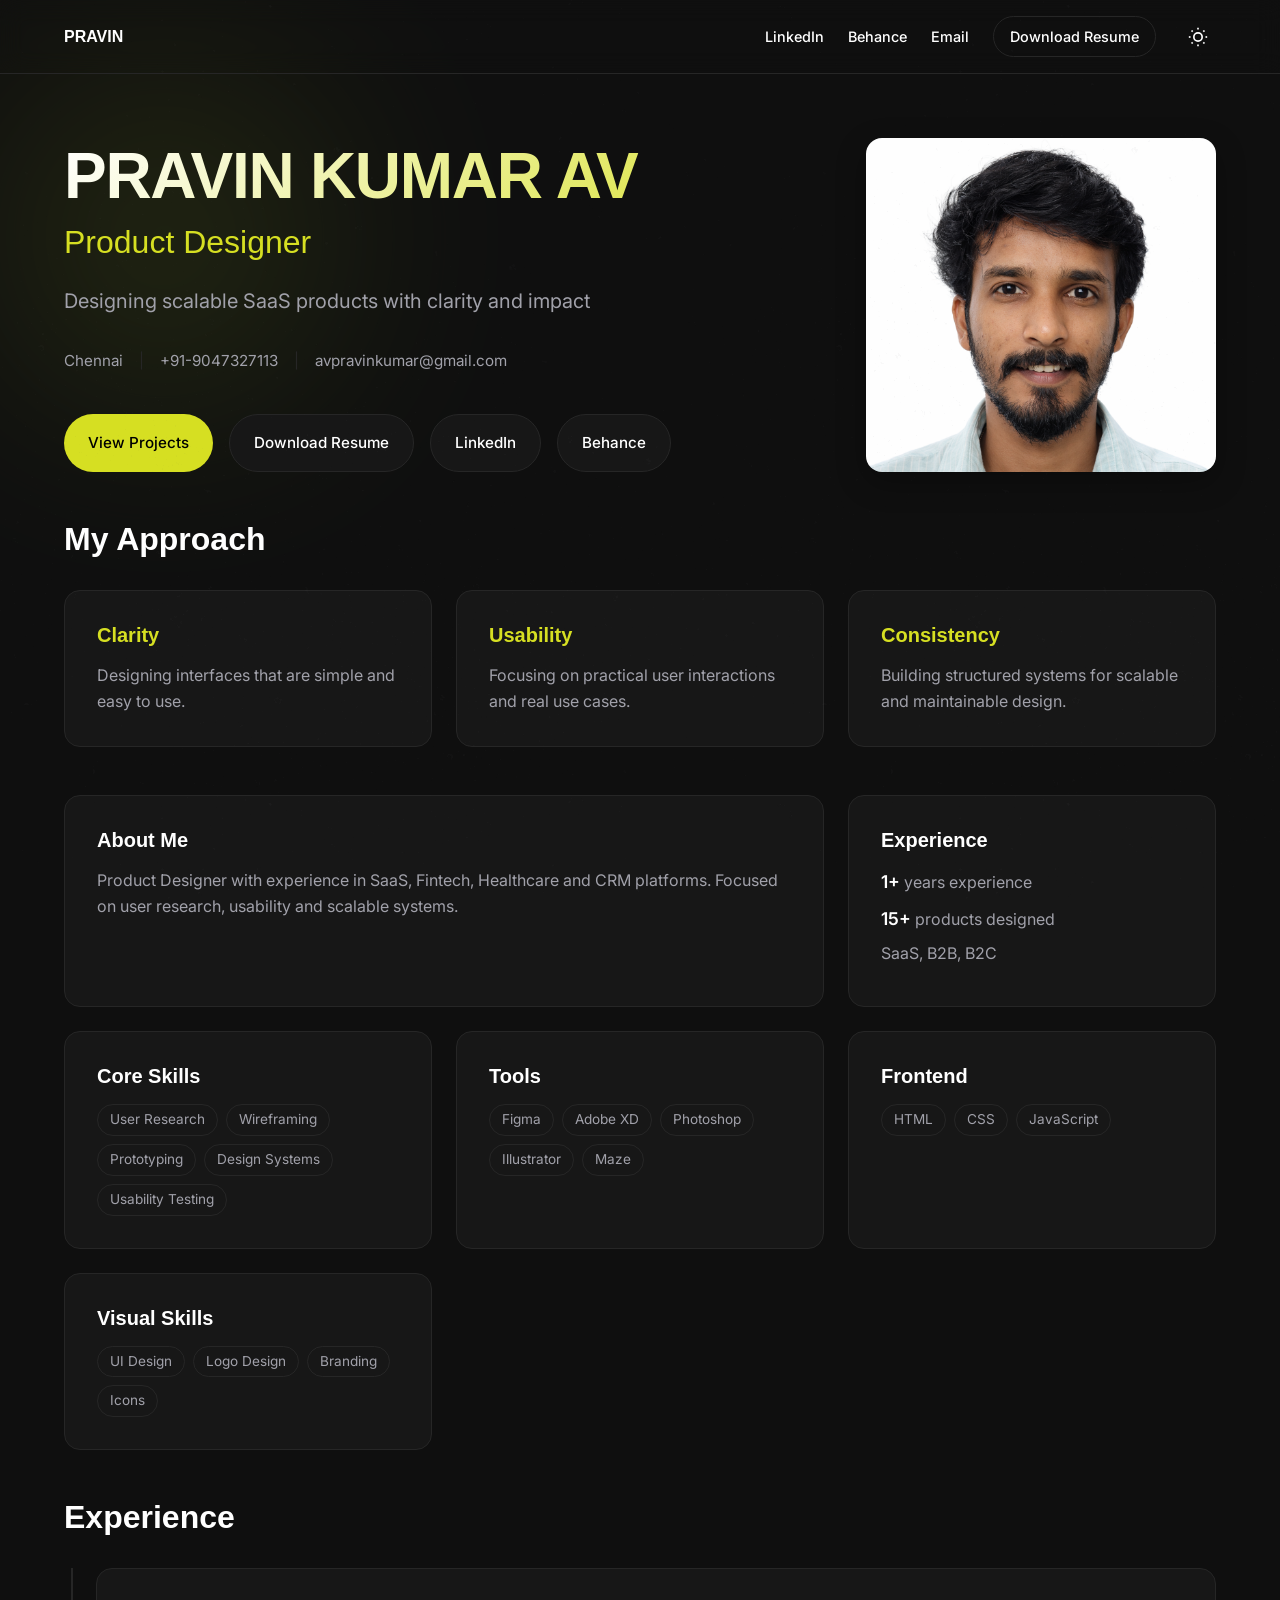
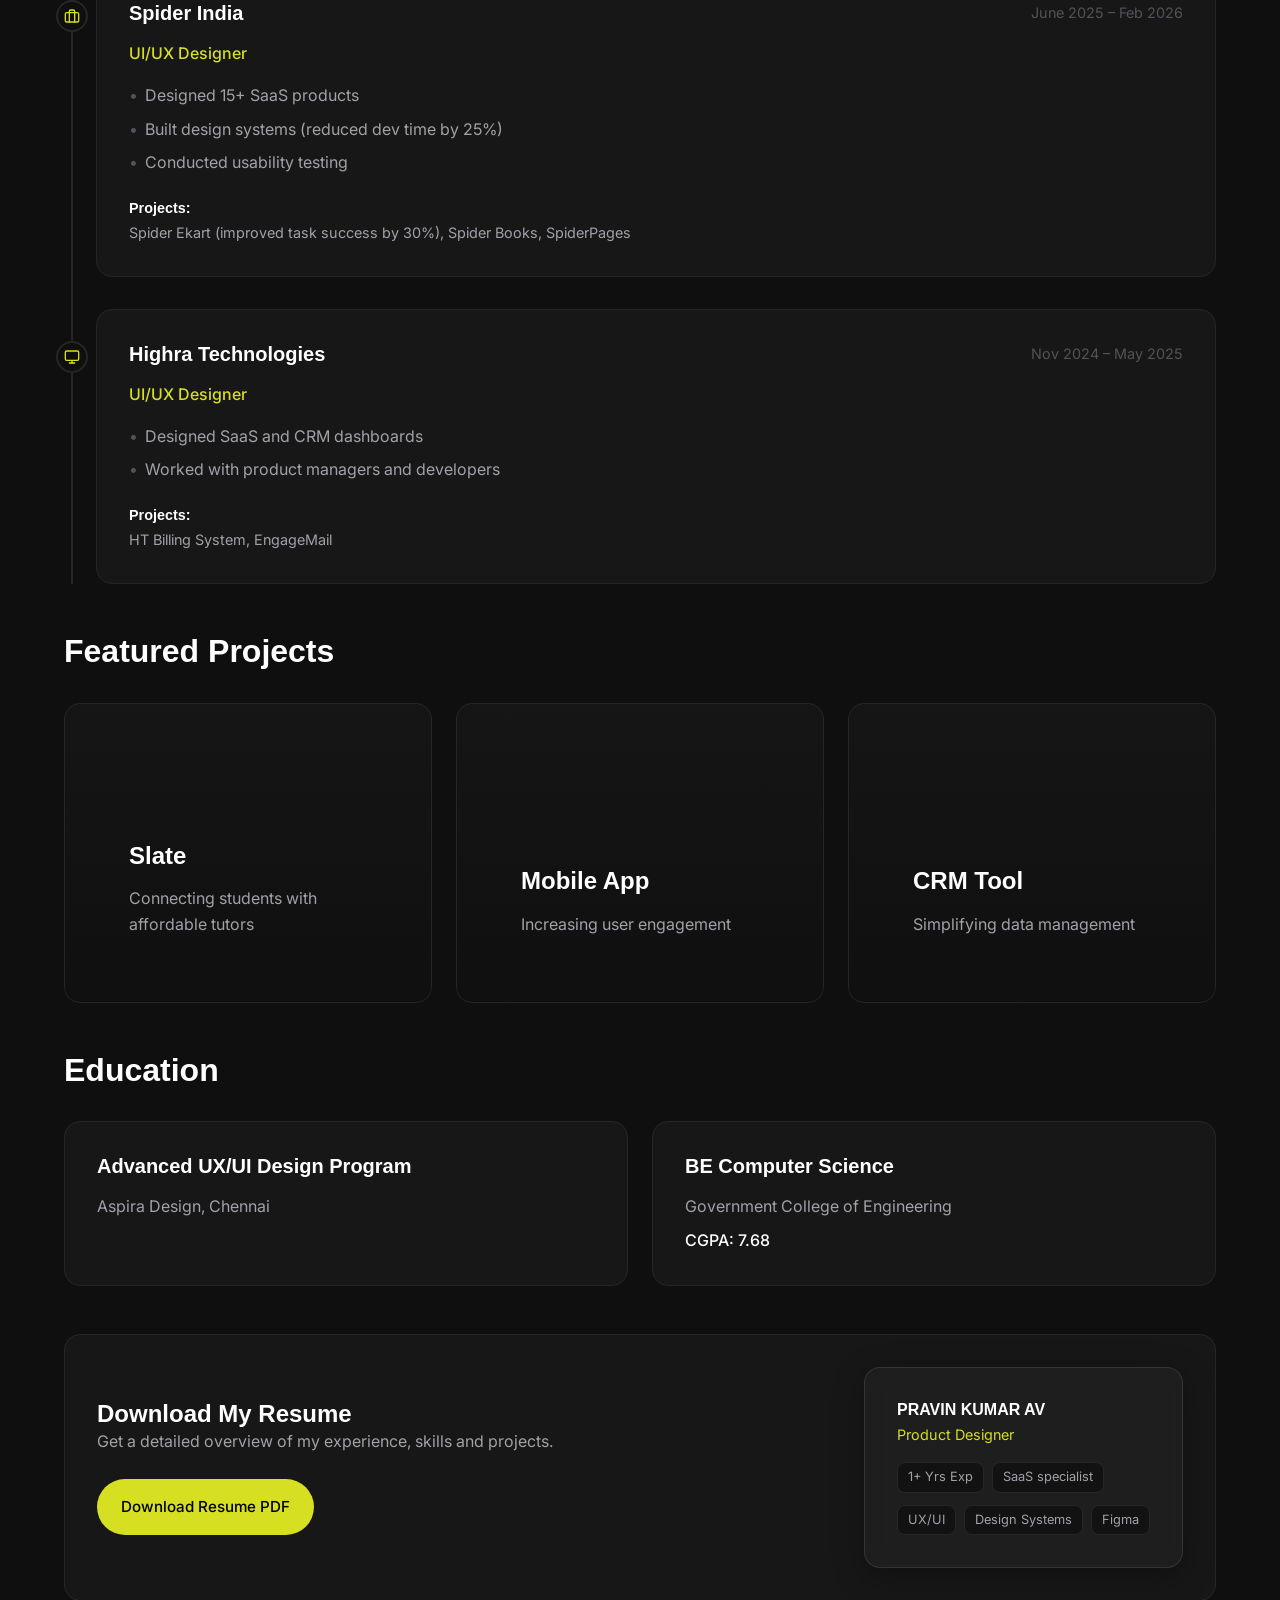
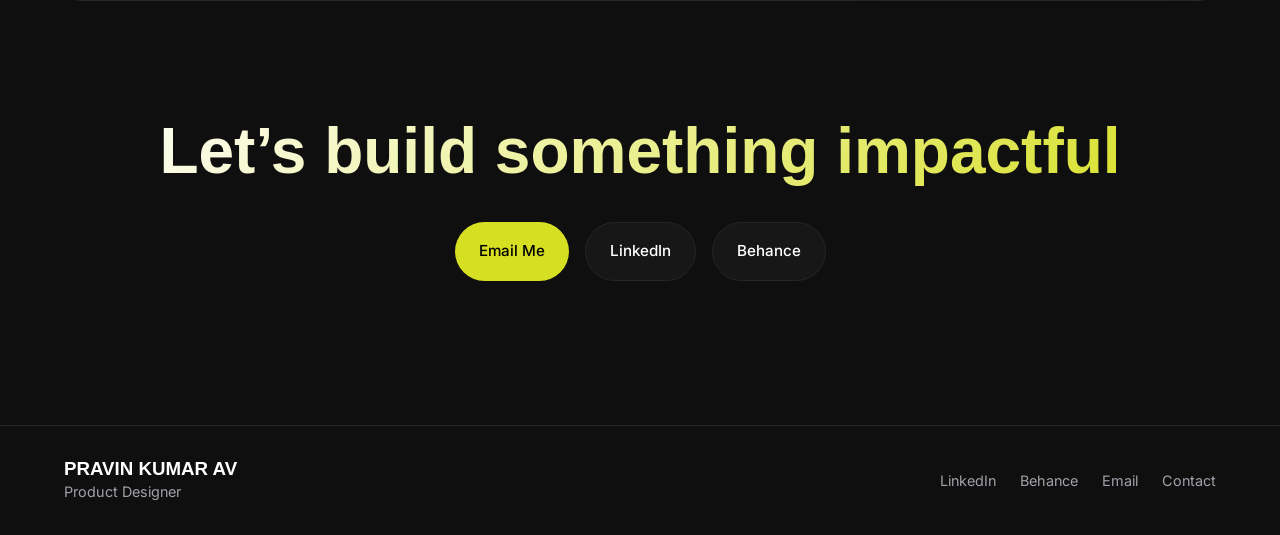
==== commit 0cd2fccc: "Update resume links to use assets folder" ====
--- a/index.html
+++ b/index.html
@@ -20,7 +20,7 @@
                     <a href="https://www.linkedin.com/in/pravin-kumar-av-6725b0189/" target="_blank">LinkedIn</a>
                     <a href="https://www.behance.net/pravinkumarav1" target="_blank">Behance</a>
                     <a href="mailto:avpravinkumar@gmail.com">Email</a>
-                    <a href="Pravin_Kumar_AV_Product_Designer_2026.pdf" class="btn-outline" download>Download Resume</a>
+                    <a href="assets/Pravin_Kumar_AV_Product_Designer_2026.pdf" class="btn-outline" download>Download Resume</a>
                 </nav>
                 <button id="theme-toggle" class="theme-toggle" aria-label="Toggle Theme">
                     <svg class="sun-icon" viewBox="0 0 24 24" width="20" height="20" fill="none" stroke="currentColor" stroke-width="2">
@@ -60,14 +60,14 @@
 
                 <div class="hero-actions">
                     <a href="#projects" class="btn btn-primary">View Projects</a>
-                    <a href="Pravin_Kumar_AV_Product_Designer_2026.pdf" class="btn btn-secondary" download>Download Resume</a>
+                    <a href="assets/Pravin_Kumar_AV_Product_Designer_2026.pdf" class="btn btn-secondary" download>Download Resume</a>
                     <a href="https://www.linkedin.com/in/pravin-kumar-av-6725b0189/" target="_blank" class="btn btn-secondary">LinkedIn</a>
                     <a href="https://www.behance.net/pravinkumarav1" target="_blank" class="btn btn-secondary">Behance</a>
                 </div>
             </div>
 
             <div class="hero-image">
-                <img src="assets/hero%201.png" alt="Pravin Kumar AV" class="profile-img">
+                <img src="assets/image1.png" alt="Pravin Kumar AV" class="profile-img">
             </div>
         </section>
 
@@ -273,7 +273,7 @@
                 <div class="resume-content">
                     <h2>Download My Resume</h2>
                     <p>Get a detailed overview of my experience, skills and projects.</p>
-                    <a href="Pravin_Kumar_AV_Product_Designer_2026.pdf" class="btn btn-primary" download>Download Resume PDF</a>
+                    <a href="assets/Pravin_Kumar_AV_Product_Designer_2026.pdf" class="btn btn-primary" download>Download Resume PDF</a>
                 </div>
                 <!-- Preview Card -->
                 <div class="resume-preview">
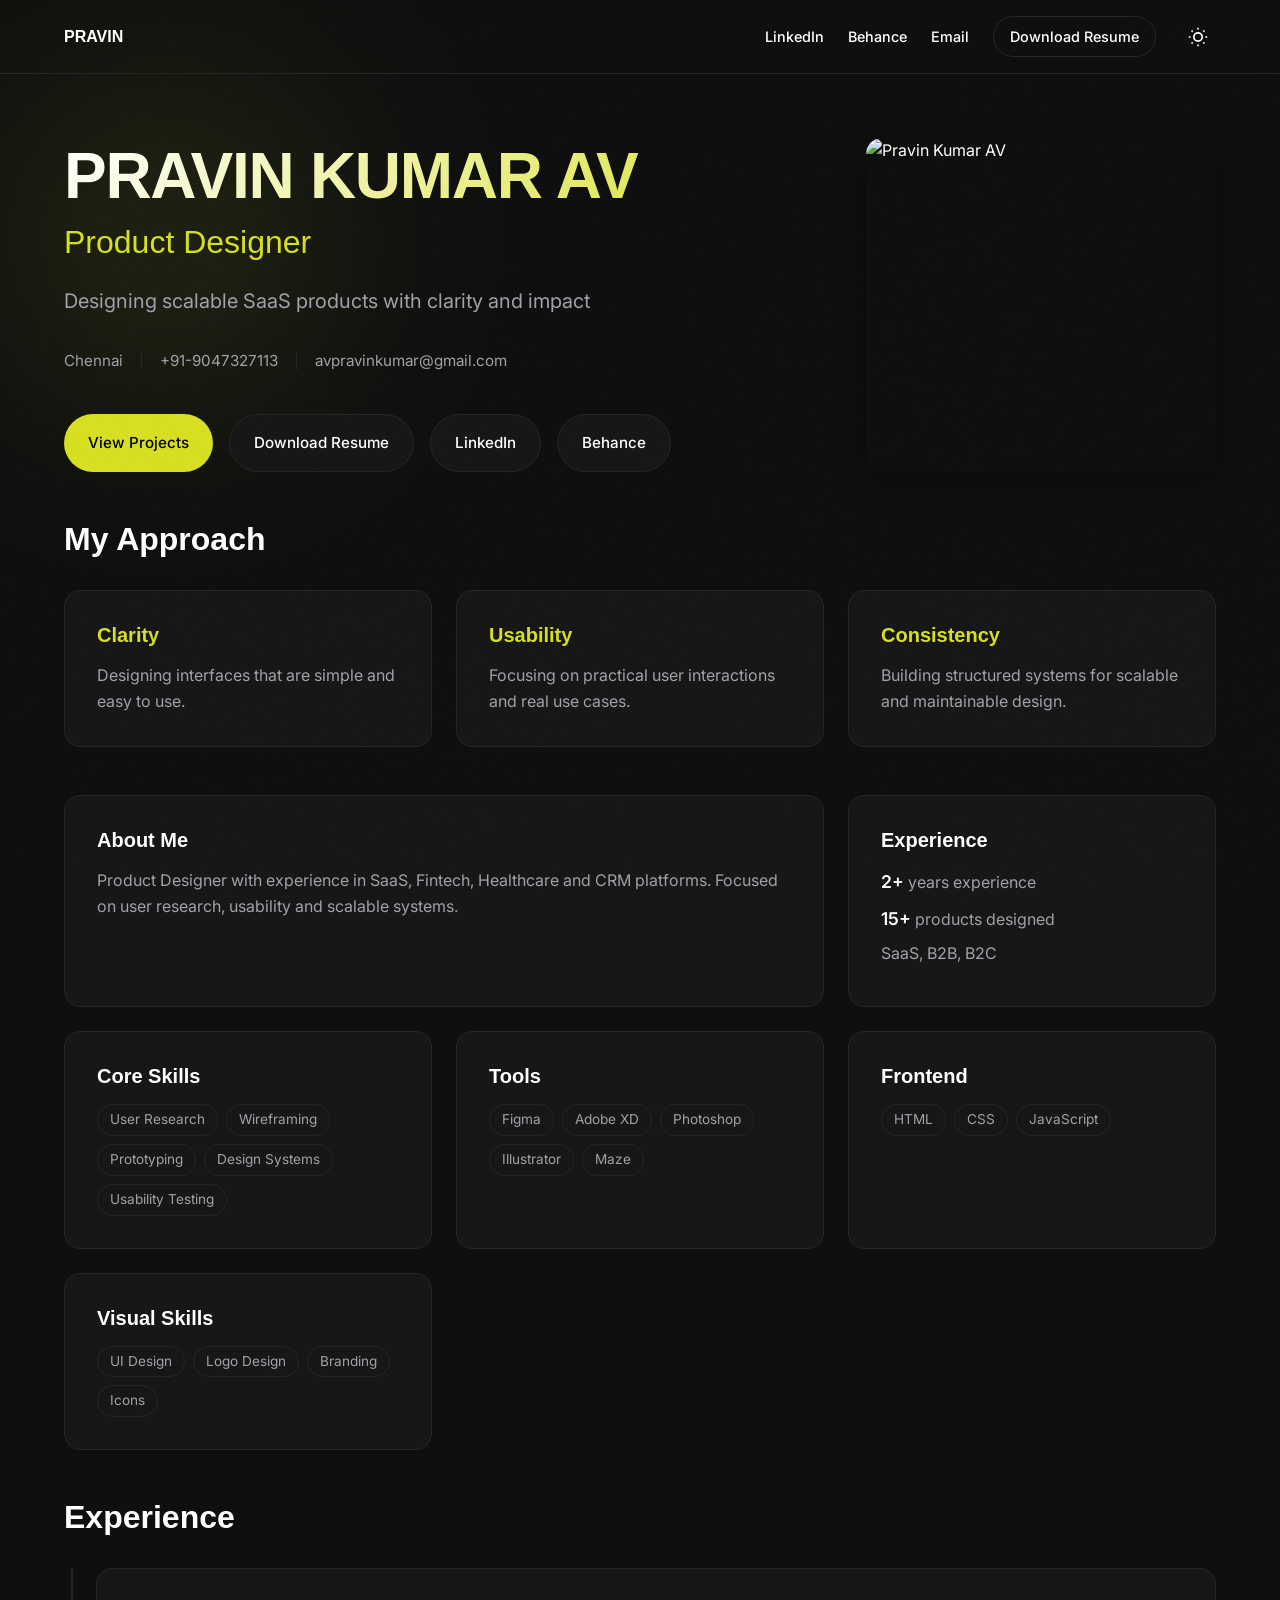
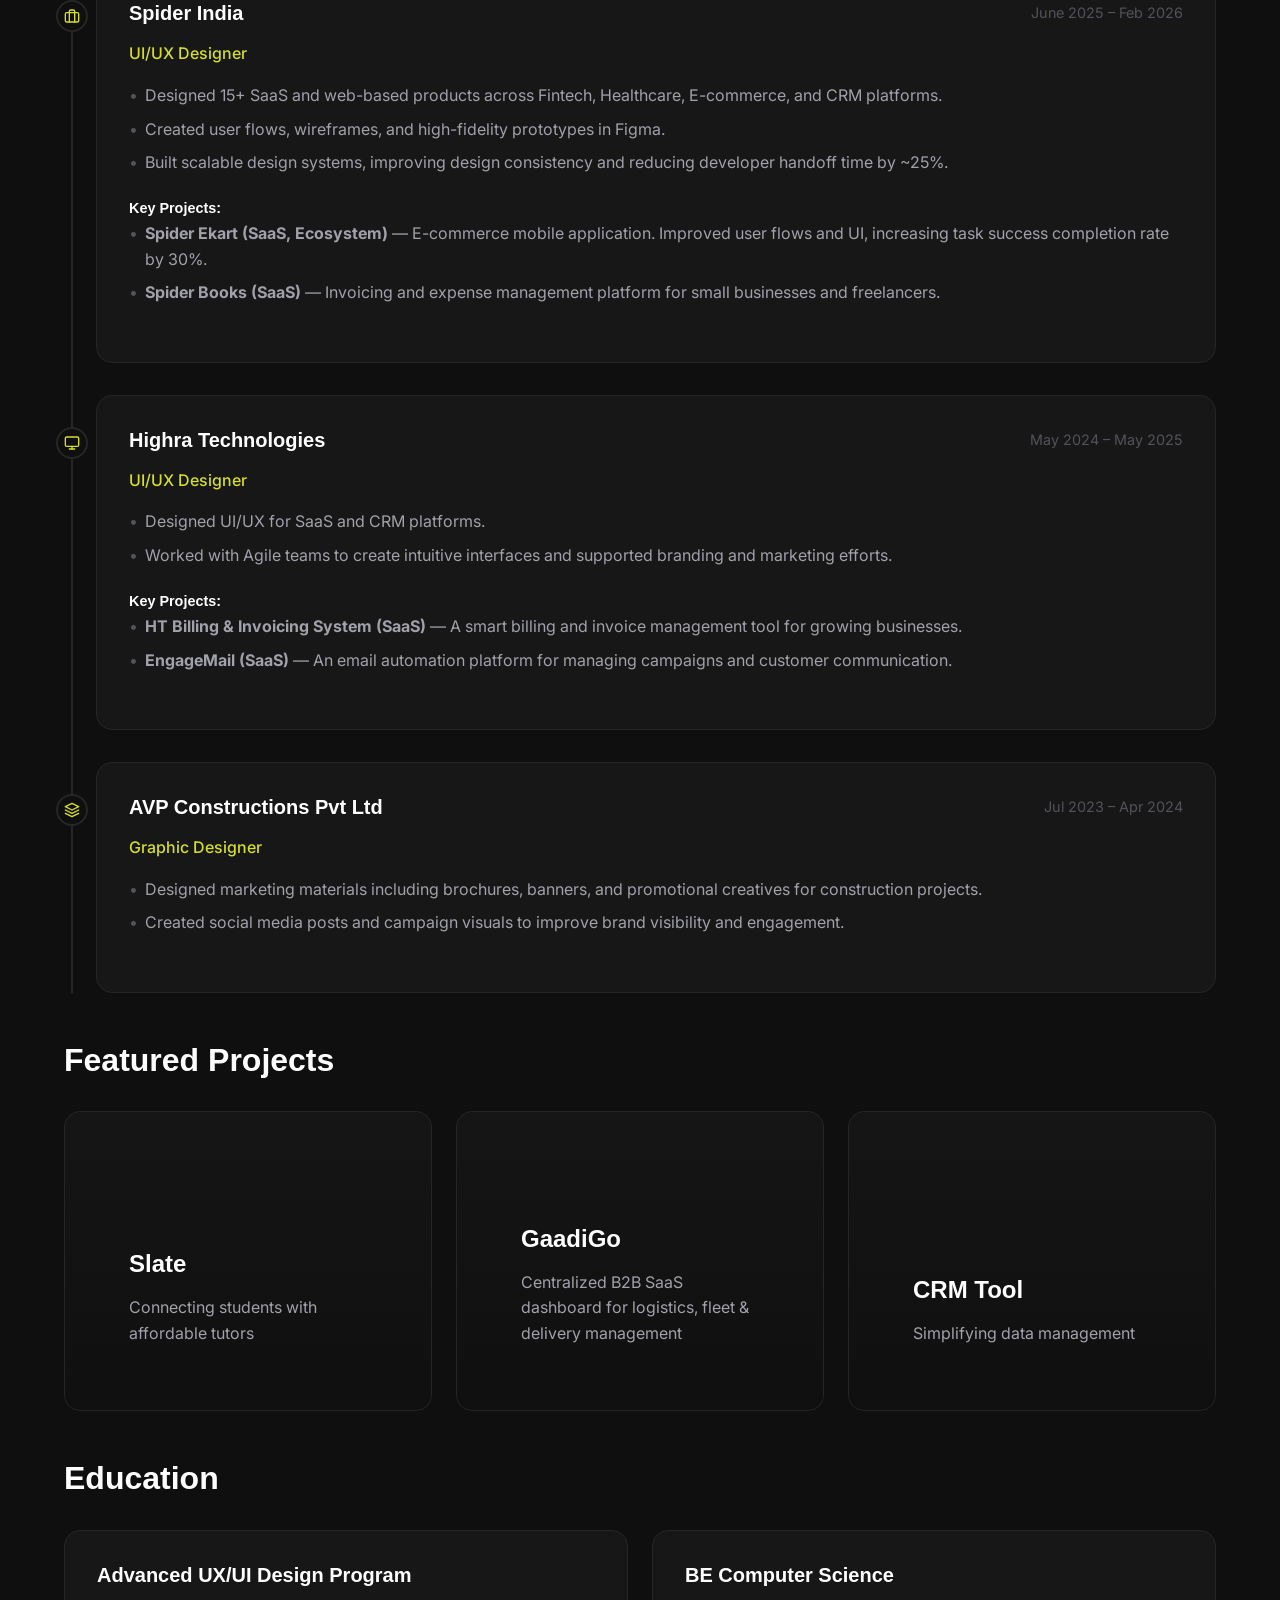
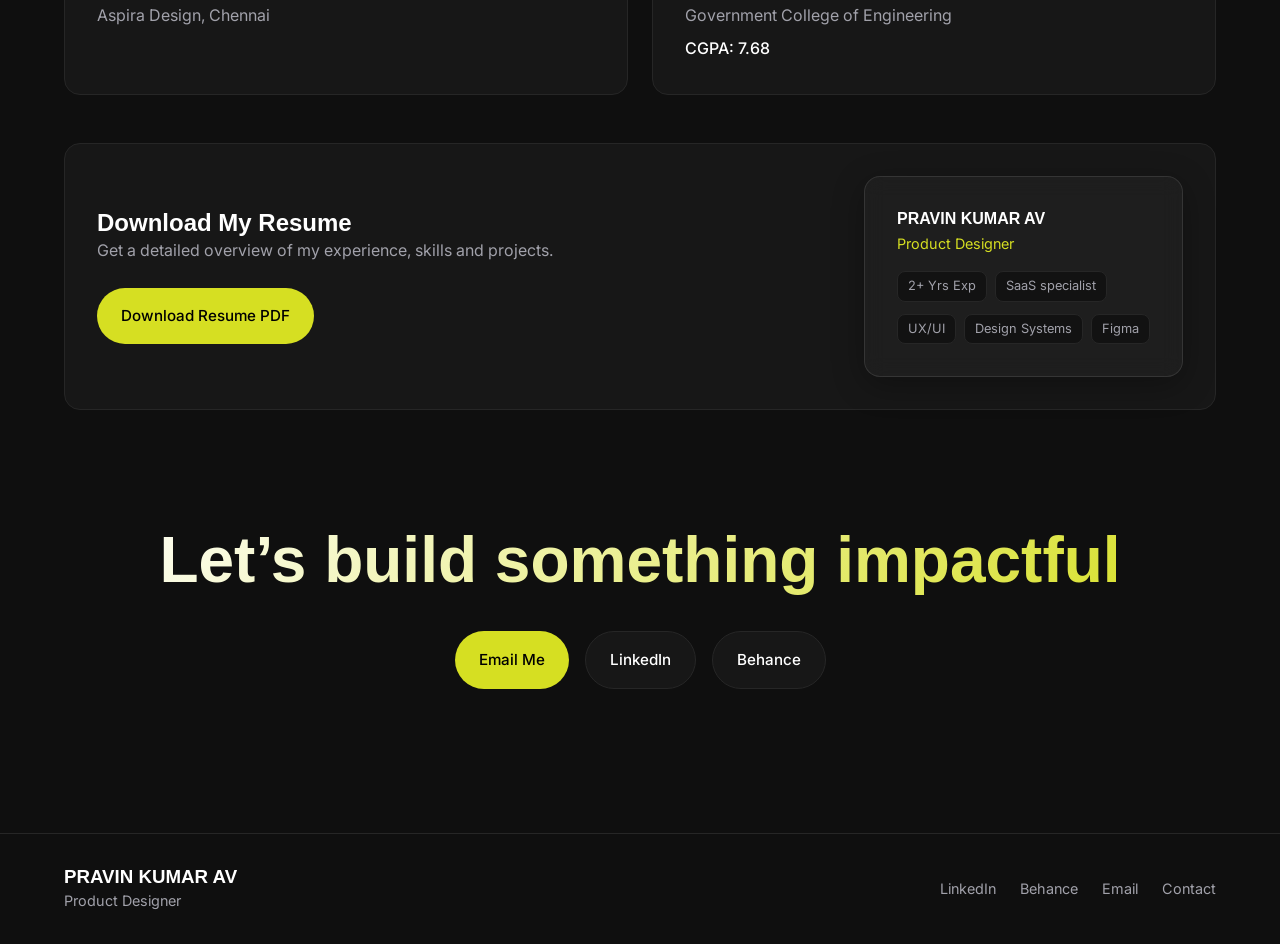
==== commit 6a4be28b: "Add files via upload" ====
--- a/index.html
+++ b/index.html
@@ -20,7 +20,7 @@
                     <a href="https://www.linkedin.com/in/pravin-kumar-av-6725b0189/" target="_blank">LinkedIn</a>
                     <a href="https://www.behance.net/pravinkumarav1" target="_blank">Behance</a>
                     <a href="mailto:avpravinkumar@gmail.com">Email</a>
-                    <a href="assets/Pravin_Kumar_AV_Product_Designer_2026.pdf" class="btn-outline" download>Download Resume</a>
+                    <a href="Pravin_Kumar_AV_Product_Designer_2026.pdf" class="btn-outline" download>Download Resume</a>
                 </nav>
                 <button id="theme-toggle" class="theme-toggle" aria-label="Toggle Theme">
                     <svg class="sun-icon" viewBox="0 0 24 24" width="20" height="20" fill="none" stroke="currentColor" stroke-width="2">
@@ -60,14 +60,14 @@
 
                 <div class="hero-actions">
                     <a href="#projects" class="btn btn-primary">View Projects</a>
-                    <a href="assets/Pravin_Kumar_AV_Product_Designer_2026.pdf" class="btn btn-secondary" download>Download Resume</a>
+                    <a href="Pravin_Kumar_AV_Product_Designer_2026.pdf" class="btn btn-secondary" download>Download Resume</a>
                     <a href="https://www.linkedin.com/in/pravin-kumar-av-6725b0189/" target="_blank" class="btn btn-secondary">LinkedIn</a>
                     <a href="https://www.behance.net/pravinkumarav1" target="_blank" class="btn btn-secondary">Behance</a>
                 </div>
             </div>
 
             <div class="hero-image">
-                <img src="assets/image1.png" alt="Pravin Kumar AV" class="profile-img">
+                <img src="assets/hero%201.png" alt="Pravin Kumar AV" class="profile-img">
             </div>
         </section>
 
@@ -102,7 +102,7 @@
             <div class="bento-card">
                 <h3>Experience</h3>
                 <ul class="stats-list">
-                    <li><span class="highlight">1+</span> years experience</li>
+                    <li><span class="highlight">2+</span> years experience</li>
                     <li><span class="highlight">15+</span> products designed</li>
                     <li>SaaS, B2B, B2C</li>
                 </ul>
@@ -173,13 +173,16 @@
                             <span class="date">June 2025 – Feb 2026</span>
                         </div>
                         <ul class="bullet-list">
-                            <li>Designed 15+ SaaS products</li>
-                            <li>Built design systems (reduced dev time by 25%)</li>
-                            <li>Conducted usability testing</li>
+                            <li>Designed 15+ SaaS and web-based products across Fintech, Healthcare, E-commerce, and CRM platforms.</li>
+                            <li>Created user flows, wireframes, and high-fidelity prototypes in Figma.</li>
+                            <li>Built scalable design systems, improving design consistency and reducing developer handoff time by ~25%.</li>
                         </ul>
                         <div class="projects-worked">
-                            <h4>Projects:</h4>
-                            <p>Spider Ekart (improved task success by 30%), Spider Books, SpiderPages</p>
+                            <h4>Key Projects:</h4>
+                            <ul class="bullet-list">
+                                <li><strong>Spider Ekart (SaaS, Ecosystem)</strong> &mdash; E-commerce mobile application. Improved user flows and UI, increasing task success completion rate by 30%.</li>
+                                <li><strong>Spider Books (SaaS)</strong> &mdash; Invoicing and expense management platform for small businesses and freelancers.</li>
+                            </ul>
                         </div>
                     </div>
                 </div>
@@ -195,18 +198,42 @@
                                 <h3>Highra Technologies</h3>
                                 <p class="role">UI/UX Designer</p>
                             </div>
-                            <span class="date">Nov 2024 – May 2025</span>
+                            <span class="date">May 2024 – May 2025</span>
                         </div>
                         <ul class="bullet-list">
-                            <li>Designed SaaS and CRM dashboards</li>
-                            <li>Worked with product managers and developers</li>
+                            <li>Designed UI/UX for SaaS and CRM platforms.</li>
+                            <li>Worked with Agile teams to create intuitive interfaces and supported branding and marketing efforts.</li>
                         </ul>
                         <div class="projects-worked">
-                            <h4>Projects:</h4>
-                            <p>HT Billing System, EngageMail</p>
-                        </div>
-                    </div>
-                </div>
+                            <h4>Key Projects:</h4>
+                            <ul class="bullet-list">
+                                <li><strong>HT Billing &amp; Invoicing System (SaaS)</strong> &mdash; A smart billing and invoice management tool for growing businesses.</li>
+                                <li><strong>EngageMail (SaaS)</strong> &mdash; An email automation platform for managing campaigns and customer communication.</li>
+                            </ul>
+                        </div>
+                    </div>
+                </div>
+
+                <!-- AVP Constructions Pvt Ltd -->
+                <div class="timeline-item">
+                    <div class="timeline-dot">
+                        <svg viewBox="0 0 24 24" stroke="var(--accent)" stroke-width="2" fill="none" stroke-linecap="round" stroke-linejoin="round"><polygon points="12 2 2 7 12 12 22 7 12 2"></polygon><polyline points="2 17 12 22 22 17"></polyline><polyline points="2 12 12 17 22 12"></polyline></svg>
+                    </div>
+                    <div class="timeline-content bento-card">
+                        <div class="timeline-header">
+                            <div>
+                                <h3>AVP Constructions Pvt Ltd</h3>
+                                <p class="role">Graphic Designer</p>
+                            </div>
+                            <span class="date">Jul 2023 – Apr 2024</span>
+                        </div>
+                        <ul class="bullet-list">
+                            <li>Designed marketing materials including brochures, banners, and promotional creatives for construction projects.</li>
+                            <li>Created social media posts and campaign visuals to improve brand visibility and engagement.</li>
+                        </ul>
+                    </div>
+                </div>
+
             </div>
         </section>
 
@@ -229,11 +256,11 @@
                 <!-- Project 2 -->
                 <div class="project-card bento-card">
                     <div class="project-info">
-                        <h3>Mobile App</h3>
-                        <p>Increasing user engagement</p>
+                        <h3>GaadiGo</h3>
+                        <p>Centralized B2B SaaS dashboard for logistics, fleet &amp; delivery management</p>
                     </div>
                     <div class="hover-overlay">
-                        <a href="case-study.html" class="btn btn-primary">View Case Study</a>
+                        <a href="gaadigo-case-study.html" class="btn btn-primary">View Case Study</a>
                     </div>
                 </div>
 
@@ -273,14 +300,14 @@
                 <div class="resume-content">
                     <h2>Download My Resume</h2>
                     <p>Get a detailed overview of my experience, skills and projects.</p>
-                    <a href="assets/Pravin_Kumar_AV_Product_Designer_2026.pdf" class="btn btn-primary" download>Download Resume PDF</a>
+                    <a href="Pravin_Kumar_AV_Product_Designer_2026.pdf" class="btn btn-primary" download>Download Resume PDF</a>
                 </div>
                 <!-- Preview Card -->
                 <div class="resume-preview">
                     <h4>PRAVIN KUMAR AV</h4>
                     <p class="role">Product Designer</p>
                     <div class="preview-stats">
-                        <span>1+ Yrs Exp</span>
+                        <span>2+ Yrs Exp</span>
                         <span>SaaS specialist</span>
                     </div>
                     <div class="preview-skills">
--- a/style.css
+++ b/style.css
@@ -521,6 +521,36 @@
     z-index: 3;
 }
 
+.project-tags {
+    display: flex;
+    flex-wrap: wrap;
+    gap: 6px;
+}
+
+.project-tags .tag {
+    font-size: 0.75rem;
+    font-weight: 500;
+    padding: 3px 10px;
+    border-radius: var(--radius-pill);
+    background-color: rgba(214, 223, 34, 0.15);
+    border: 1px solid rgba(214, 223, 34, 0.4);
+    color: var(--accent);
+}
+
+.project-highlights {
+    display: flex;
+    flex-direction: column;
+    gap: 6px;
+    margin-bottom: 4px;
+}
+
+.project-highlights p {
+    font-size: 0.8rem;
+    color: var(--text-primary);
+    line-height: 1.4;
+    opacity: 0.9;
+}
+
 .project-card:hover .project-card::before {
     opacity: 0.8;
 }
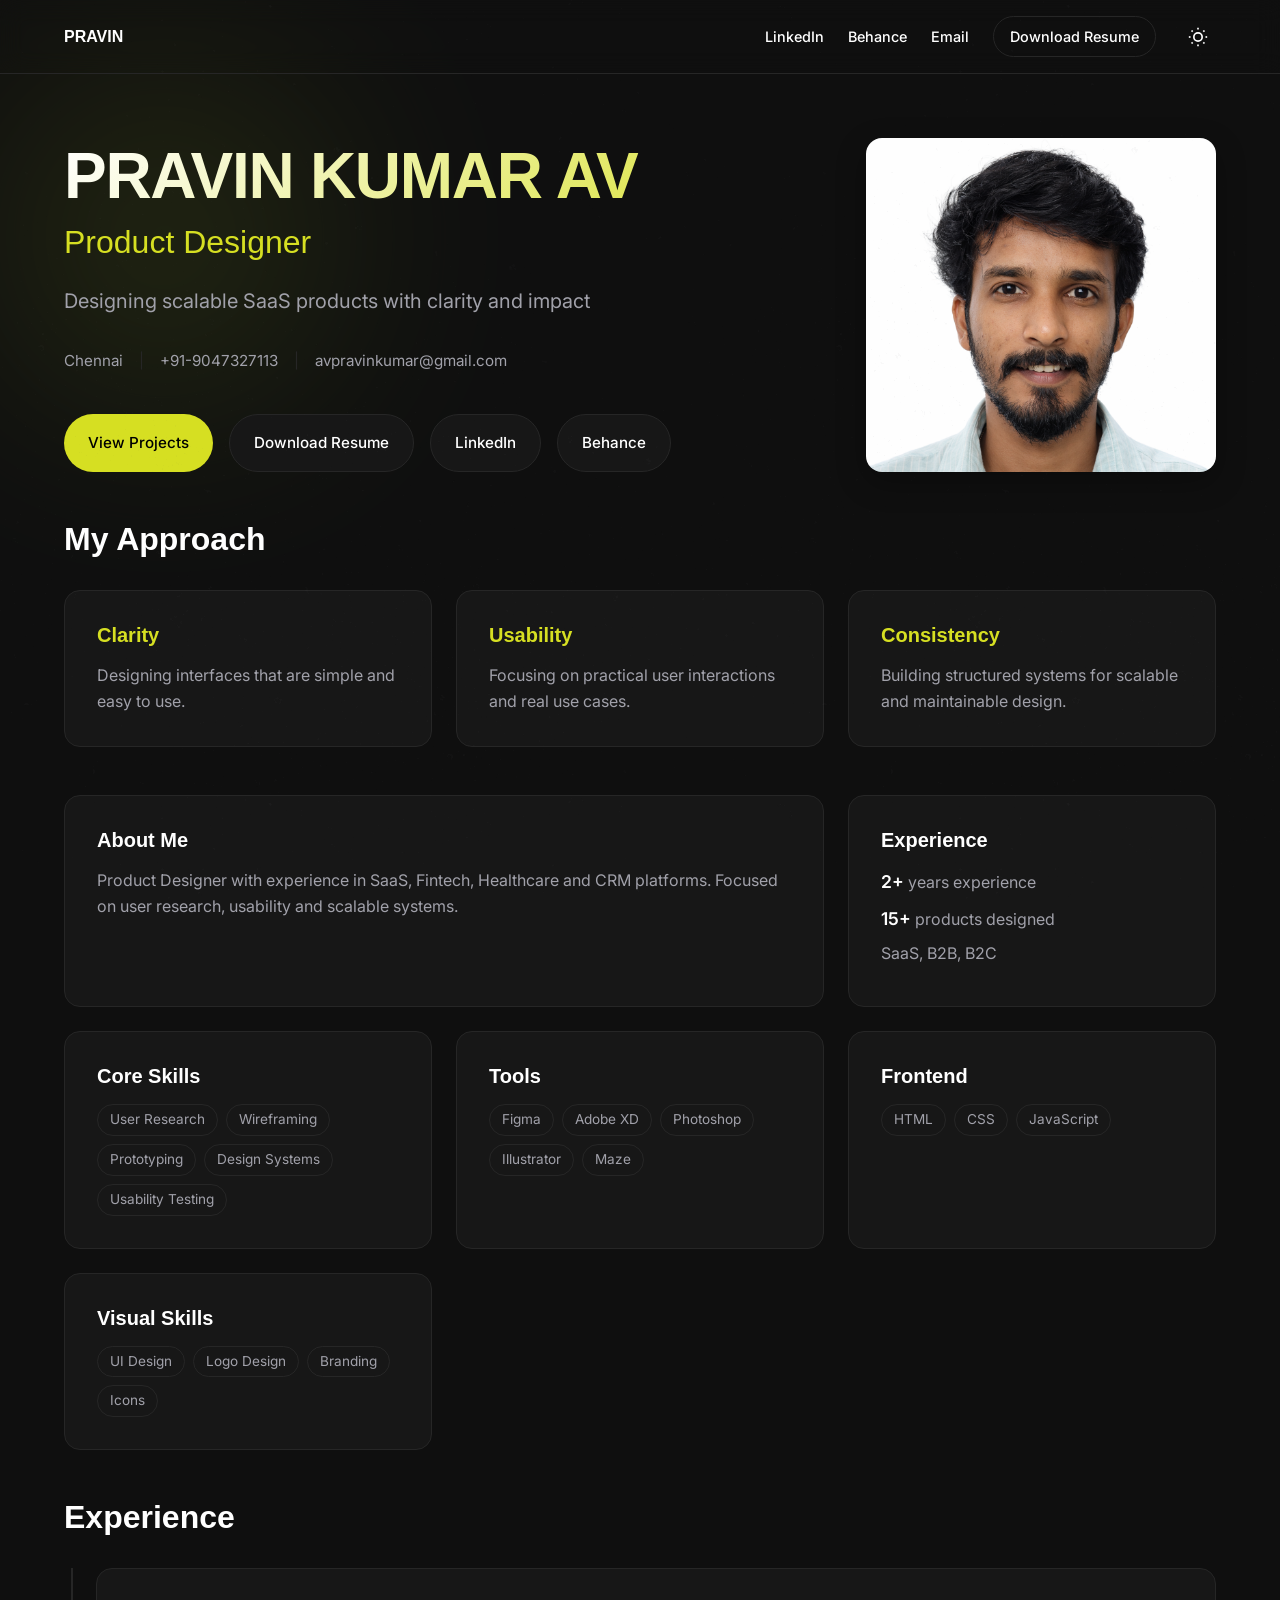
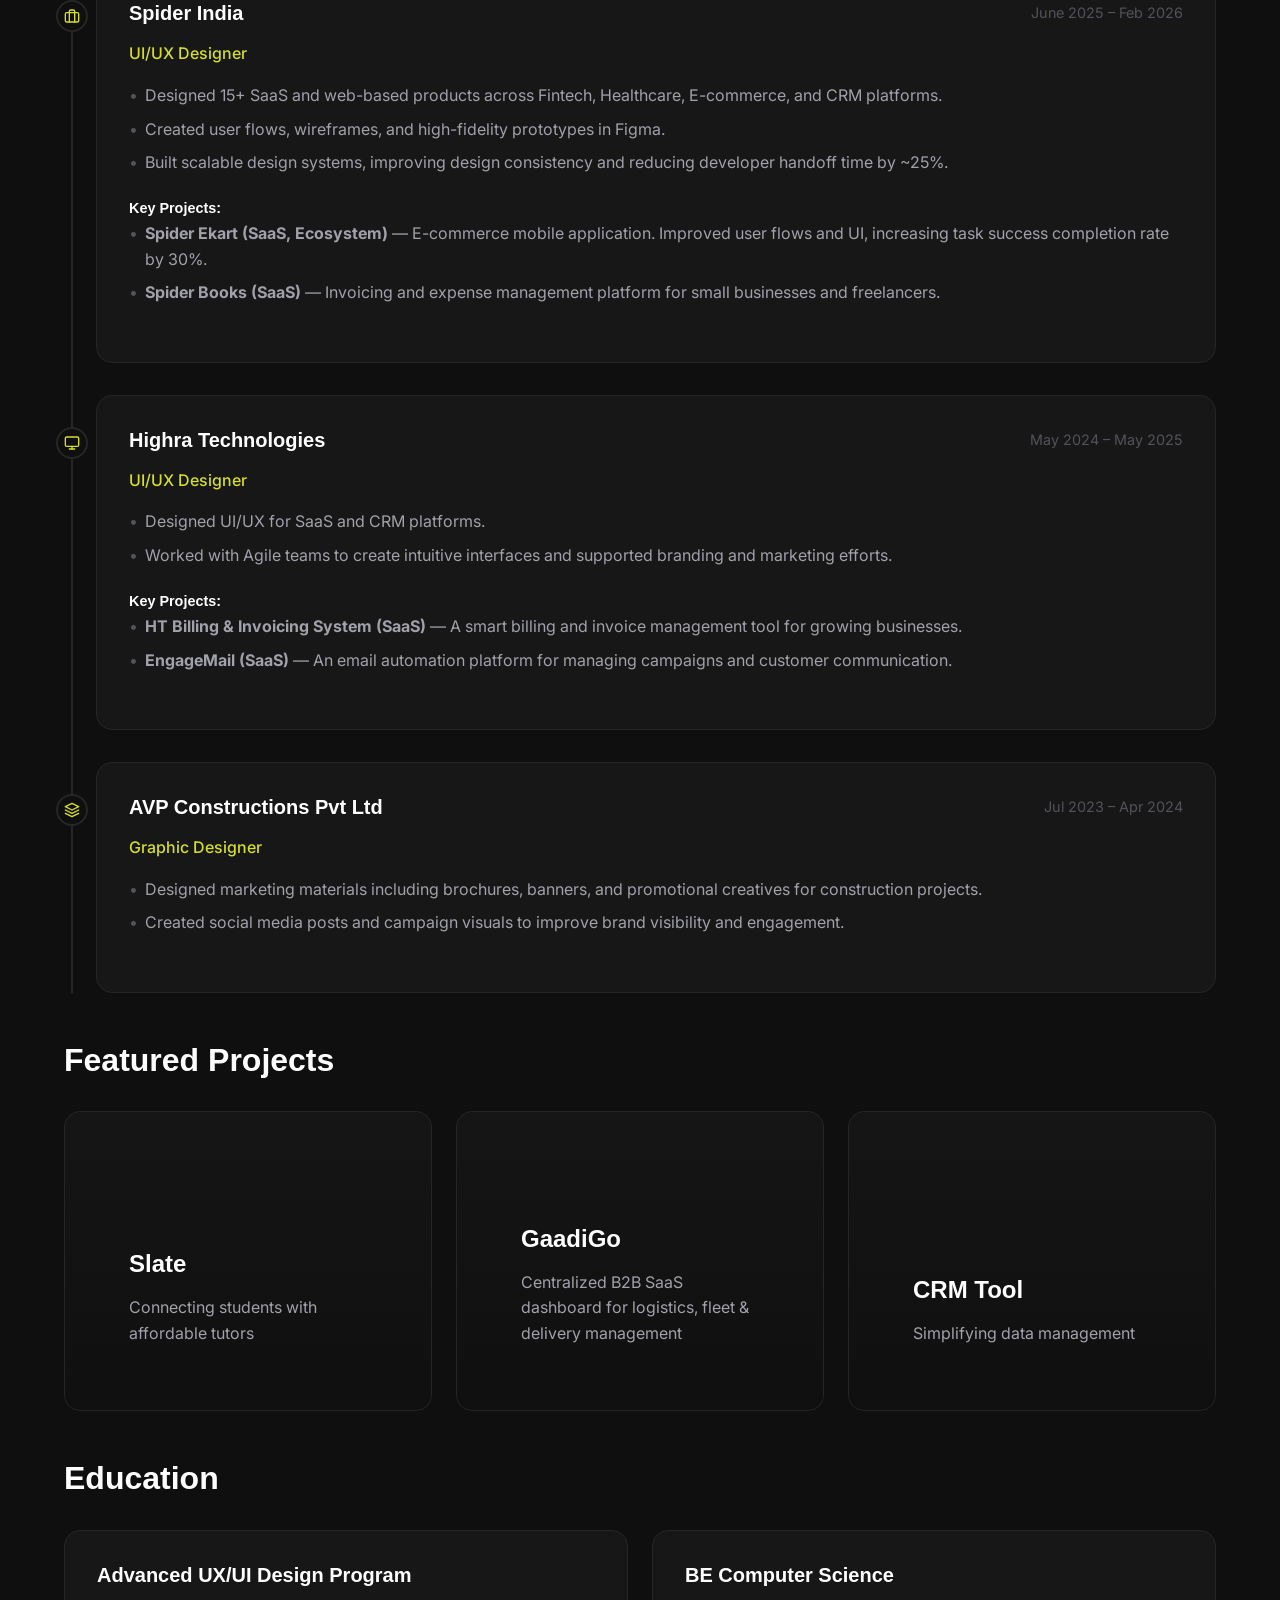
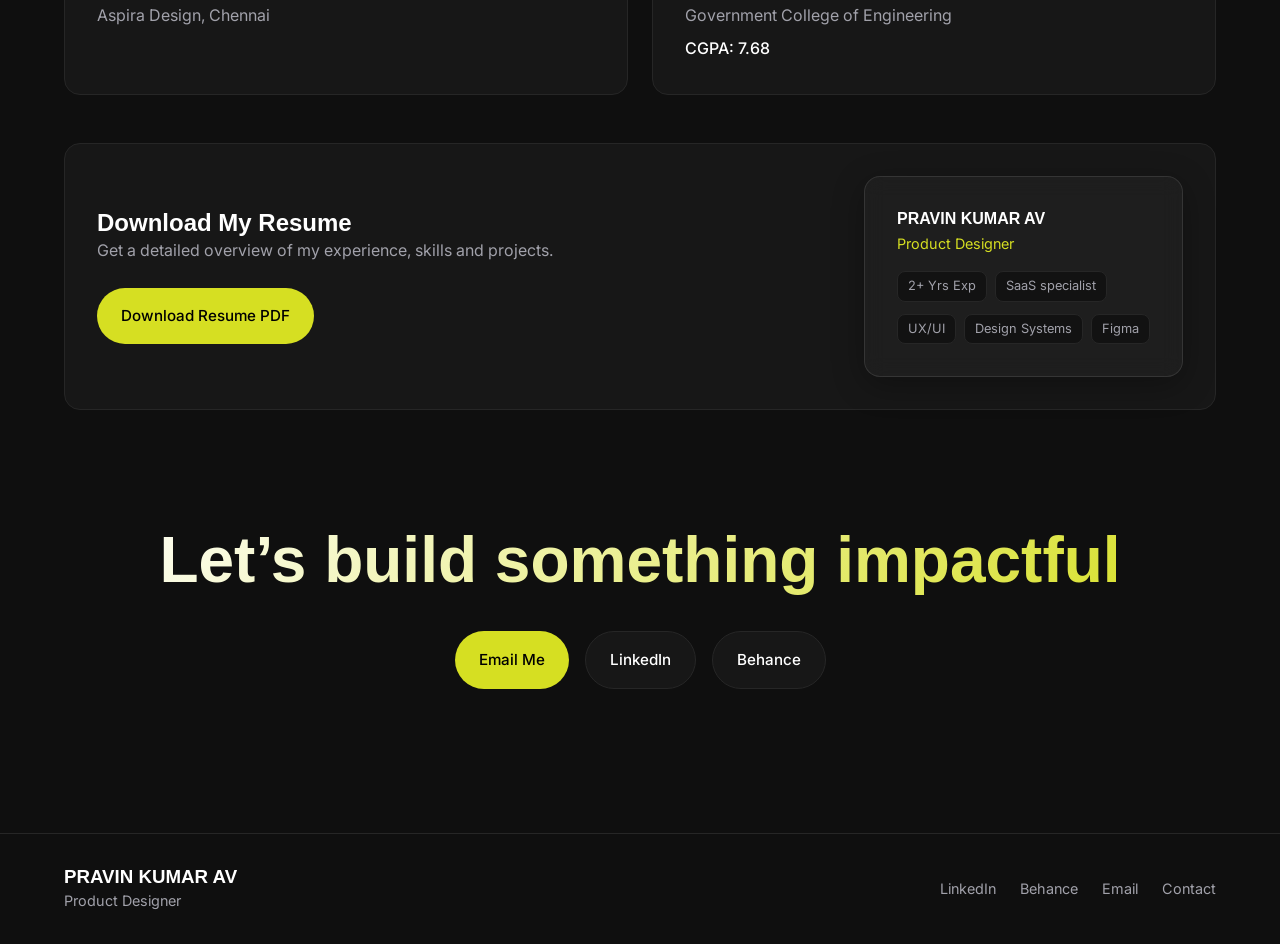
==== commit 0081a883: "Update index.html" ====
--- a/index.html
+++ b/index.html
@@ -20,7 +20,7 @@
                     <a href="https://www.linkedin.com/in/pravin-kumar-av-6725b0189/" target="_blank">LinkedIn</a>
                     <a href="https://www.behance.net/pravinkumarav1" target="_blank">Behance</a>
                     <a href="mailto:avpravinkumar@gmail.com">Email</a>
-                    <a href="Pravin_Kumar_AV_Product_Designer_2026.pdf" class="btn-outline" download>Download Resume</a>
+                    <a href="assets/Pravin_Kumar_AV_Product_Designer_2026.pdf" class="btn-outline" download>Download Resume</a>
                 </nav>
                 <button id="theme-toggle" class="theme-toggle" aria-label="Toggle Theme">
                     <svg class="sun-icon" viewBox="0 0 24 24" width="20" height="20" fill="none" stroke="currentColor" stroke-width="2">
@@ -60,14 +60,14 @@
 
                 <div class="hero-actions">
                     <a href="#projects" class="btn btn-primary">View Projects</a>
-                    <a href="Pravin_Kumar_AV_Product_Designer_2026.pdf" class="btn btn-secondary" download>Download Resume</a>
+                    <a href="assets/Pravin_Kumar_AV_Product_Designer_2026.pdf" class="btn btn-secondary" download>Download Resume</a>
                     <a href="https://www.linkedin.com/in/pravin-kumar-av-6725b0189/" target="_blank" class="btn btn-secondary">LinkedIn</a>
                     <a href="https://www.behance.net/pravinkumarav1" target="_blank" class="btn btn-secondary">Behance</a>
                 </div>
             </div>
 
             <div class="hero-image">
-                <img src="assets/hero%201.png" alt="Pravin Kumar AV" class="profile-img">
+                <img src="assets/image1.png" alt="Pravin Kumar AV" class="profile-img">
             </div>
         </section>
 
@@ -300,7 +300,7 @@
                 <div class="resume-content">
                     <h2>Download My Resume</h2>
                     <p>Get a detailed overview of my experience, skills and projects.</p>
-                    <a href="Pravin_Kumar_AV_Product_Designer_2026.pdf" class="btn btn-primary" download>Download Resume PDF</a>
+                    <a href="assets/Pravin_Kumar_AV_Product_Designer_2026.pdf" class="btn btn-primary" download>Download Resume PDF</a>
                 </div>
                 <!-- Preview Card -->
                 <div class="resume-preview">
